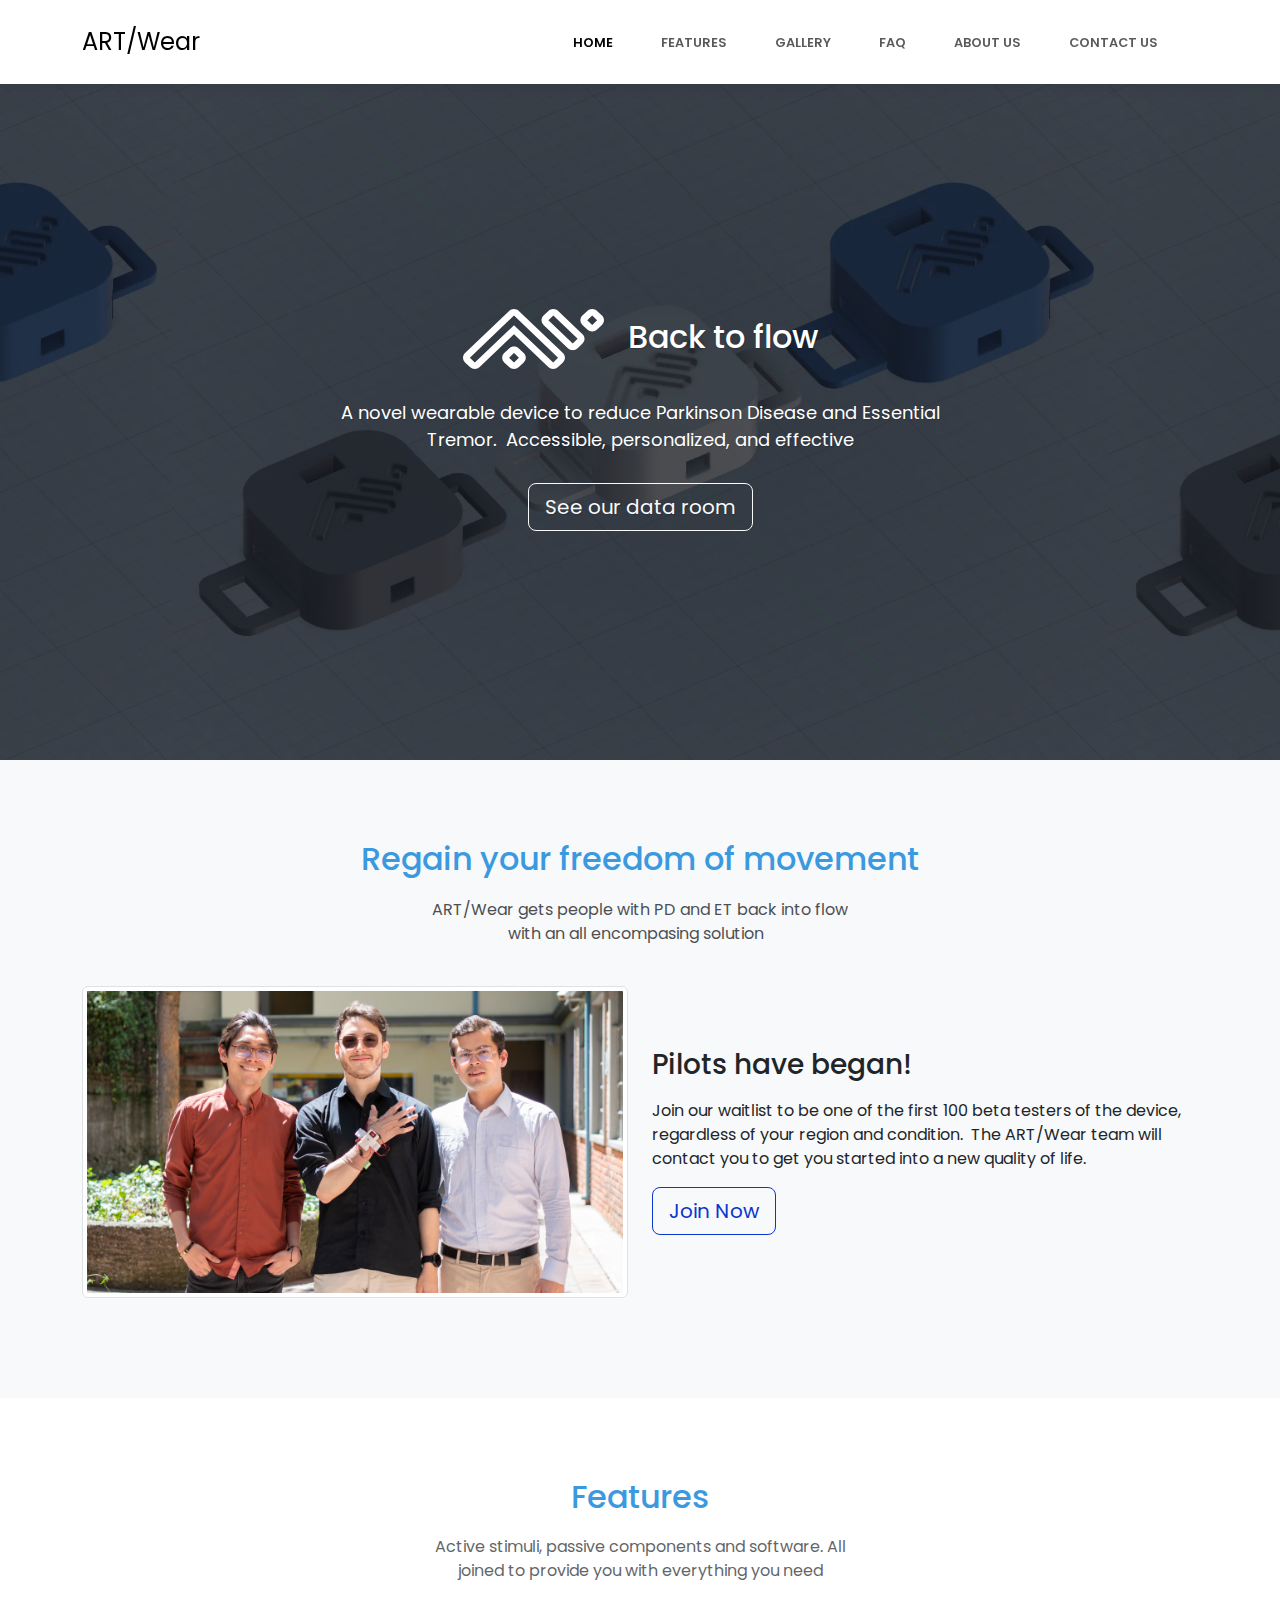
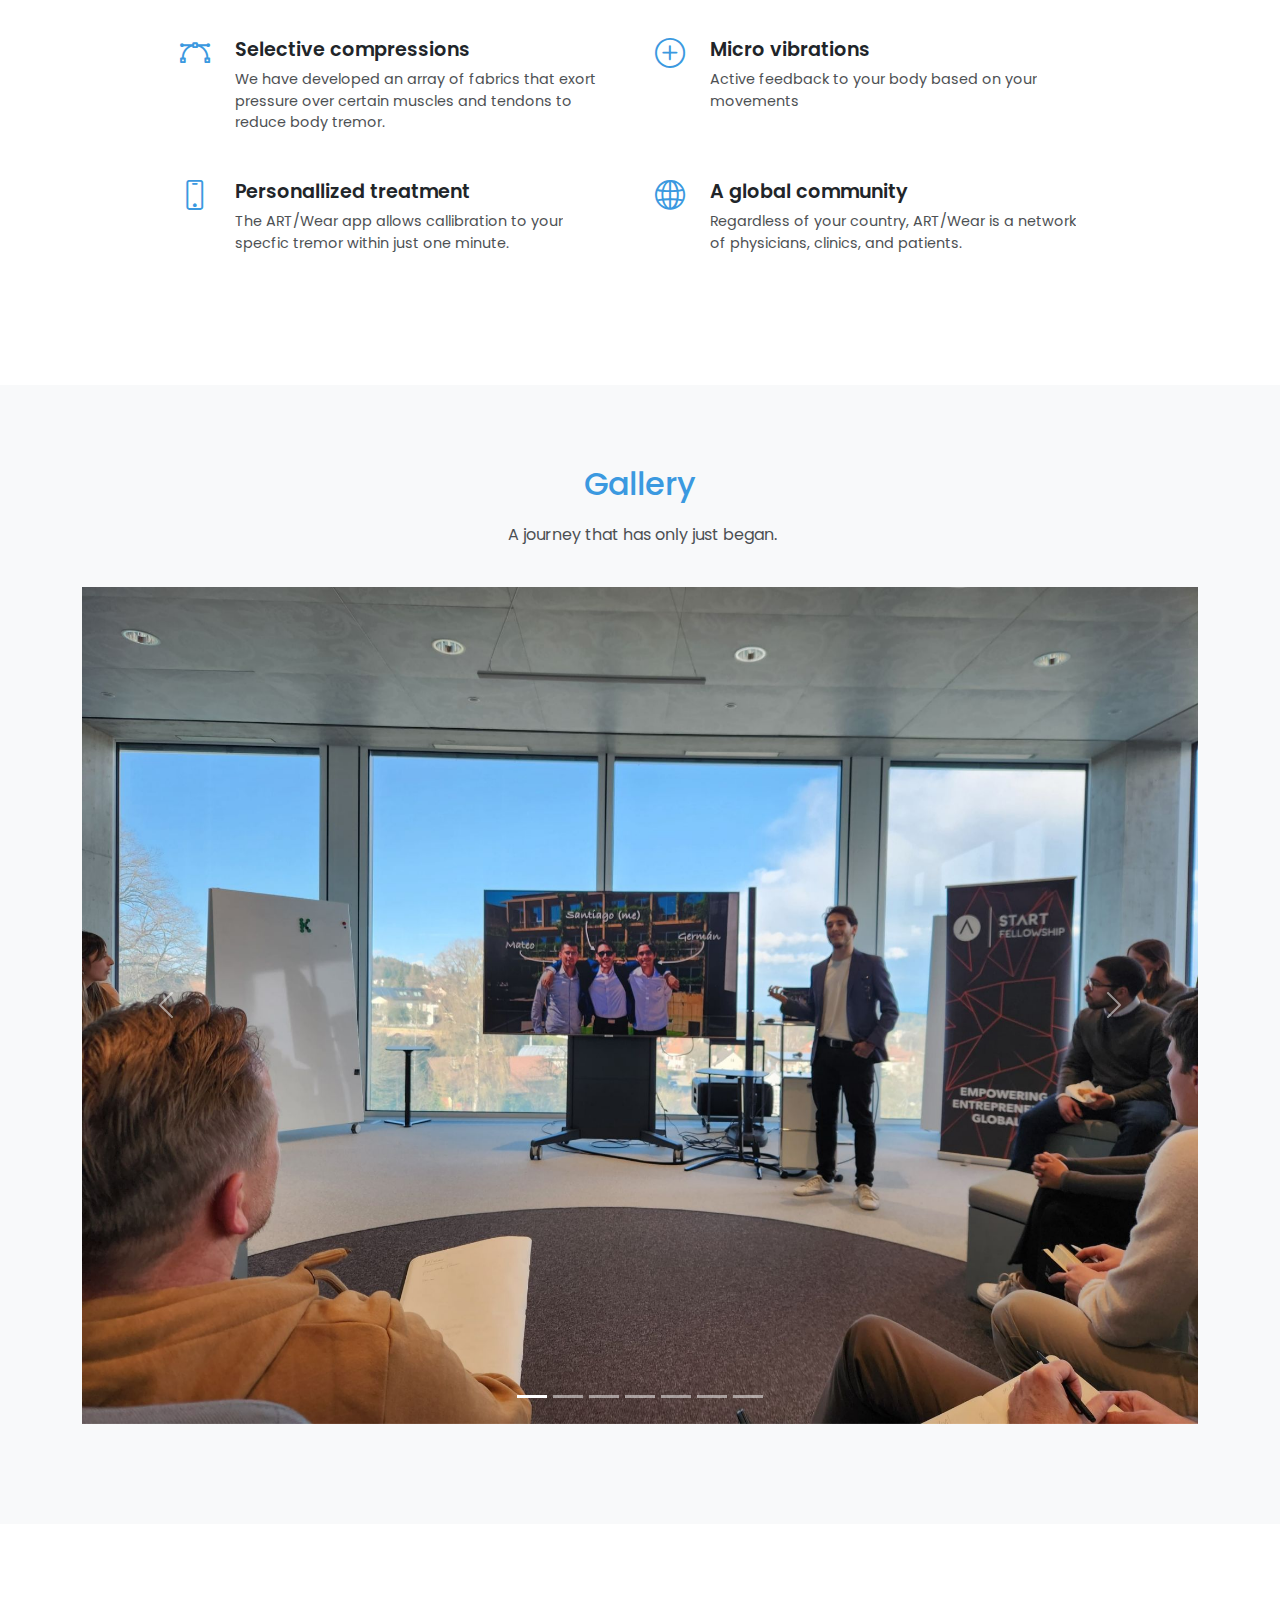
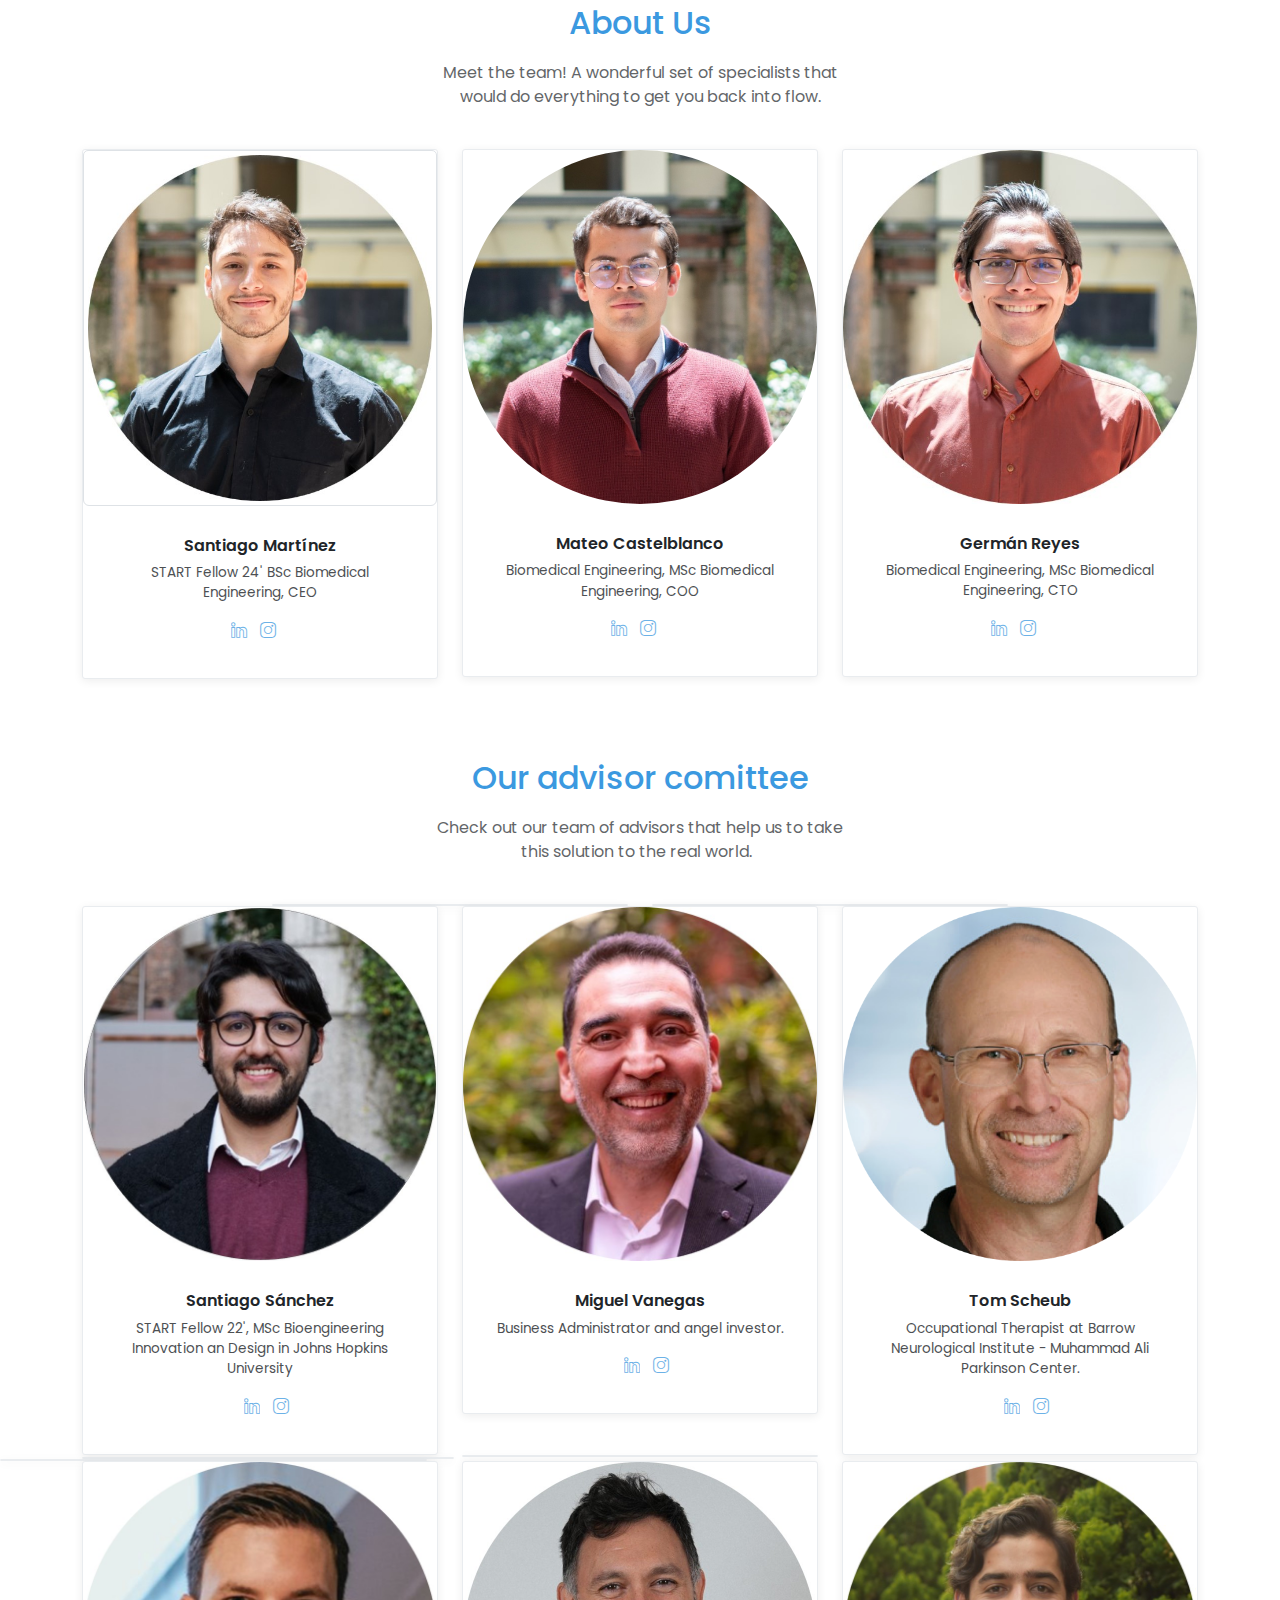
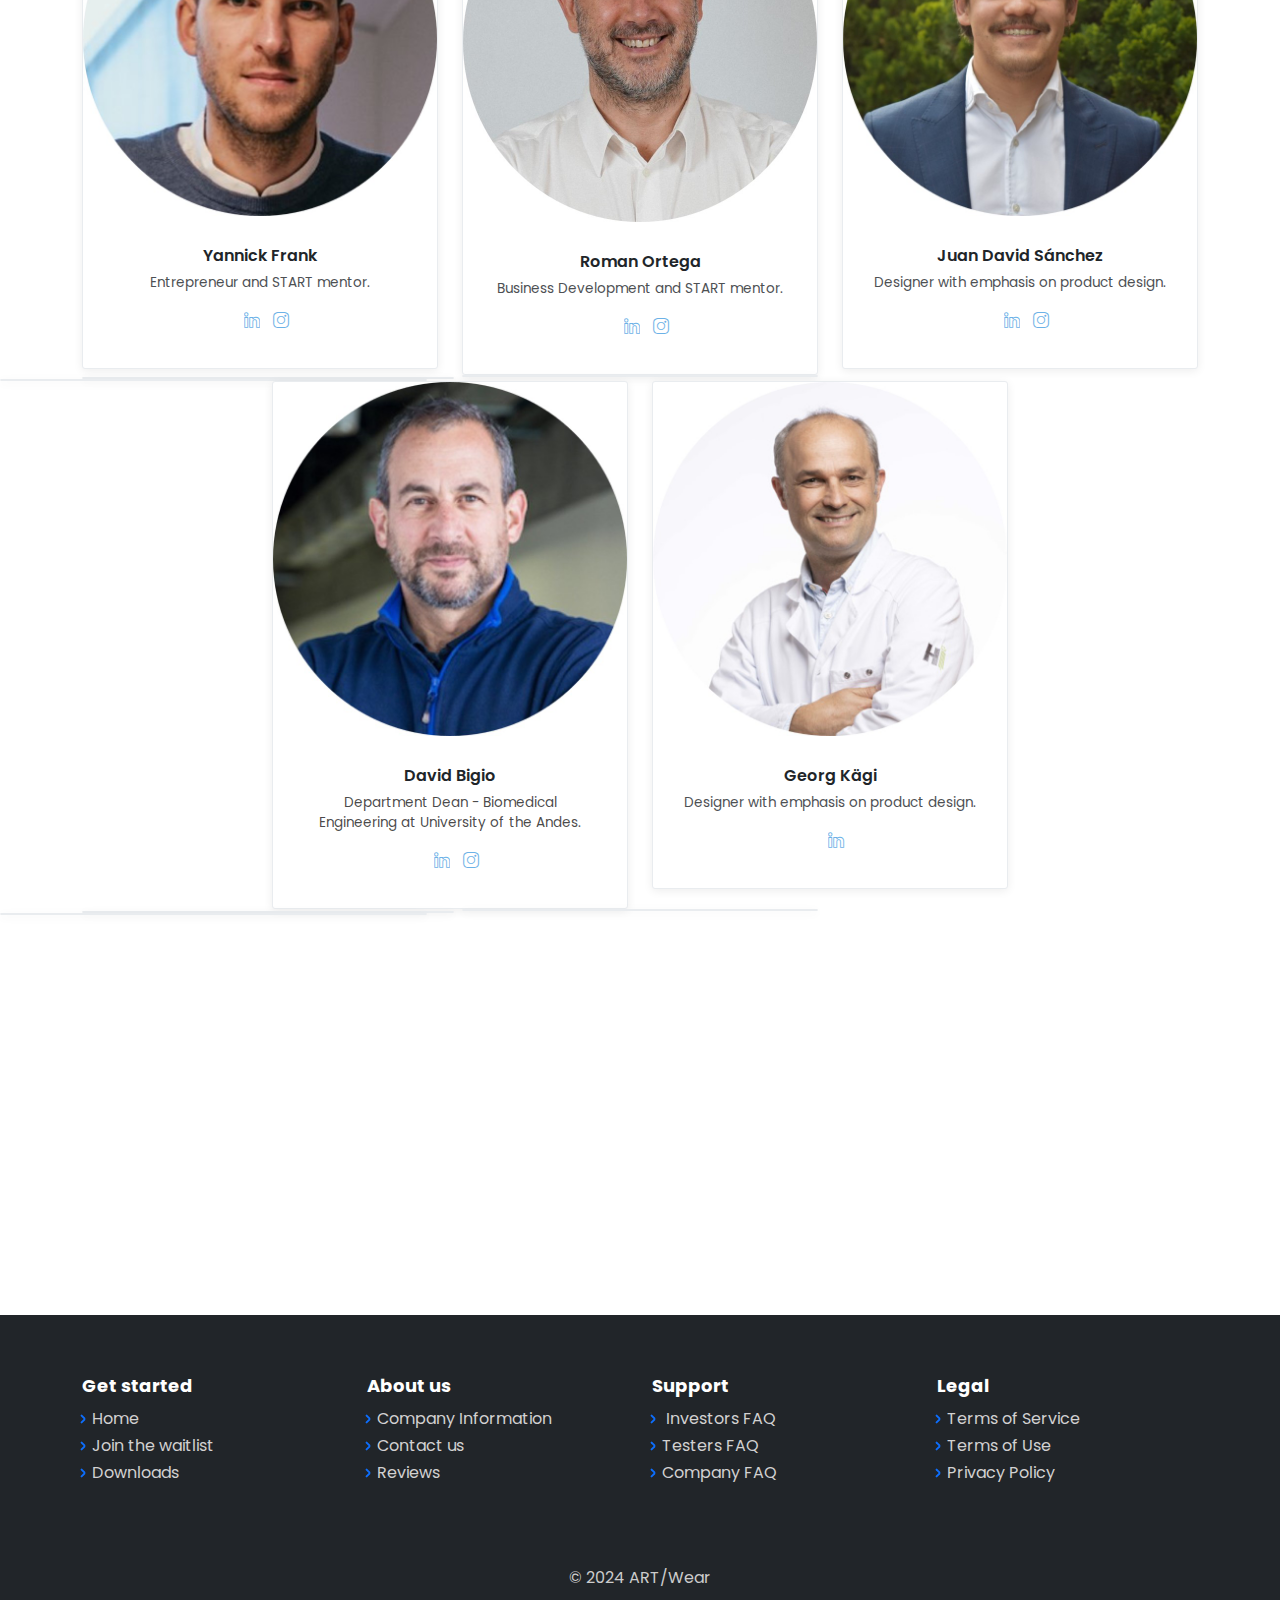
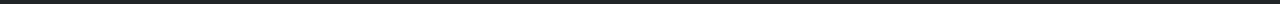
==== index.html @ b85dc33b "Update index.html" ====
<!DOCTYPE html>
<html data-bs-theme="light" lang="en">

<head>
    <meta charset="utf-8">
    <meta name="viewport" content="width=device-width, initial-scale=1.0, shrink-to-fit=no">
    <title>Home - ART/Wear</title>
    <meta name="description" content="ART/Wear is a novel technology that upgrades the everyday of Parkinson Disease and Essential Tremor patients. 

This technology reduces body tremor through a mechanism that combines active stimuli, passive components and software. Thus, upgrading dexterity and giving the patients stability in everyday activities putting them back into flow.">
    <link rel="stylesheet" href="assets/bootstrap/css/bootstrap.min.css">
    <link rel="stylesheet" href="https://fonts.googleapis.com/css?family=Montserrat:400,400i,700,700i,600,600i&amp;display=swap">
    <link rel="stylesheet" href="https://fonts.googleapis.com/css?family=Poppins&amp;display=swap">
    <link rel="stylesheet" href="assets/fonts/simple-line-icons.min.css">
    <link rel="stylesheet" href="assets/css/bs-theme-overrides.css">
    <link rel="stylesheet" href="assets/css/baguetteBox.min.css">
    <link rel="stylesheet" href="assets/css/vanilla-zoom.min.css">
</head>

<body>
    <nav class="navbar navbar-expand-lg fixed-top bg-body clean-navbar navbar-light">
        <div class="container"><a class="navbar-brand logo" href="#">ART/Wear</a><button data-bs-toggle="collapse" class="navbar-toggler" data-bs-target="#navcol-1"><span class="visually-hidden">Toggle navigation</span><span class="navbar-toggler-icon"></span></button>
            <div class="collapse navbar-collapse" id="navcol-1">
                <ul class="navbar-nav ms-auto">
                    <li class="nav-item"><a class="nav-link active" href="index.html">Home</a></li>
                    <li class="nav-item"><a class="nav-link" href="features.html">Features</a></li>
                    <li class="nav-item"><a class="nav-link" href="gallery.html">Gallery</a></li>
                    <li class="nav-item"><a class="nav-link" href="faq.html">FAQ</a></li>
                    <li class="nav-item"><a class="nav-link" href="about-us.html">About Us</a></li>
                    <li class="nav-item"><a class="nav-link" href="contact-us.html">Contact Us</a></li>
                </ul>
            </div>
        </div>
    </nav>
    <main class="page landing-page">
        <section class="clean-block clean-hero" style="color: rgba(14,17,27,0.66);background: url(&quot;assets/img/tech/bg_5.webp&quot;) center / contain;">
            <div class="text">
                <h2><img src="assets/img/white_logo_no_name.svg" width="141" height="60">&nbsp; &nbsp;Back to flow</h2>
                <p>A novel wearable device to reduce Parkinson Disease and Essential Tremor.&nbsp; Accessible, personalized, and effective</p><a href="https://www.notion.so/mateo-novus/Data-Room-1793e6afbc84809d803ce4c99cfd43dd?pvs=4" class="btn btn-outline-light btn-lg" type="button">See our data room</a>
            </div>
        </section>
        <section class="clean-block clean-info dark">
            <div class="container">
                <div class="block-heading">
                    <h2 class="text-info">Regain your freedom of movement</h2>
                    <p>ART/Wear gets people with PD and ET back into flow with an all encompasing solution&nbsp;&nbsp;</p>
                </div>
                <div class="row align-items-center">
                    <div class="col-md-6"><img class="img-thumbnail" src="assets/img/scenery/DSC07605.jpg"></div>
                    <div class="col-md-6">
                        <h3>Pilots have began!</h3>
                        <div class="getting-started-info">
                            <p>Join our waitlist to be one of the first 100 beta testers of the device, regardless of your region and condition.&nbsp; The ART/Wear team will contact you to get you started into a new quality of life.&nbsp;</p>
                        </div><a class="btn btn-outline-primary btn-lg" role="button" href="contact-us.html">Join Now</a>
                    </div>
                </div>
            </div>
        </section>
        <section class="clean-block features">
            <div class="container">
                <div class="block-heading">
                    <h2 class="text-info">Features</h2>
                    <p>Active stimuli, passive components and software. All joined to provide you with everything you need</p>
                </div>
                <div class="row justify-content-center">
                    <div class="col-md-5 feature-box"><i class="icon-vector icon"></i>
                        <h4>Selective compressions</h4>
                        <p>We have developed an array of fabrics that exort pressure over certain muscles and tendons to reduce body tremor.</p>
                    </div>
                    <div class="col-md-5 feature-box"><i class="icon-plus icon"></i>
                        <h4>Micro vibrations</h4>
                        <p>Active feedback to your body based on your movements</p>
                    </div>
                    <div class="col-md-5 feature-box"><i class="icon-screen-smartphone icon"></i>
                        <h4>Personallized treatment</h4>
                        <p>The ART/Wear app allows callibration to your specfic tremor within just one minute.</p>
                    </div>
                    <div class="col-md-5 feature-box"><i class="icon-globe icon"></i>
                        <h4>A global community</h4>
                        <p>Regardless of your country, ART/Wear is a network of physicians, clinics, and patients.</p>
                    </div>
                </div>
            </div>
        </section>
        <section class="clean-block slider dark">
            <div class="container">
                <div class="block-heading">
                    <h2 class="text-info">Gallery</h2>
                    <p>&nbsp;A journey that has only just began.</p>
                </div>
                <div class="carousel slide" data-bs-ride="carousel" id="carousel-1">
                    <div class="carousel-inner">
                        <div class="carousel-item active"><img class="w-100 d-block" src="assets/img/scenery/1711915591396.jpeg" alt="Slide Image"></div>
                        <div class="carousel-item"><img class="w-100 d-block" src="assets/img/scenery/1701271455653.jpeg" alt="Slide Image"></div>
                        <div class="carousel-item"><img class="w-100 d-block" src="assets/img/scenery/WhatsApp%20Image%202024-03-31%20at%204.45.57%20PM.jpeg" alt="Slide Image"></div>
                        <div class="carousel-item"><img class="w-100 d-block" src="assets/img/1711107962080.jpeg" alt="Slide Image"></div>
                        <div class="carousel-item"><img class="w-100 d-block" src="assets/img/WhatsApp%20Image%202024-05-15%20at%201.49.54%20PM.jpeg" alt="Slide Image"></div>
                        <div class="carousel-item"><img class="w-100 d-block" src="assets/img/DSC07539_1.jpg" alt="Slide Image"></div>
                        <div class="carousel-item"><img class="w-100 d-block" src="assets/img/DSC09701.jpg" alt="Slide Image"></div>
                    </div>
                    <div><a class="carousel-control-prev" href="#carousel-1" role="button" data-bs-slide="prev"><span class="carousel-control-prev-icon"></span><span class="visually-hidden">Previous</span></a><a class="carousel-control-next" href="#carousel-1" role="button" data-bs-slide="next"><span class="carousel-control-next-icon"></span><span class="visually-hidden">Next</span></a></div>
                    <div class="carousel-indicators"><button type="button" data-bs-target="#carousel-1" data-bs-slide-to="0" class="active"></button> <button type="button" data-bs-target="#carousel-1" data-bs-slide-to="1"></button> <button type="button" data-bs-target="#carousel-1" data-bs-slide-to="2"></button> <button type="button" data-bs-target="#carousel-1" data-bs-slide-to="3"></button> <button type="button" data-bs-target="#carousel-1" data-bs-slide-to="4"></button> <button type="button" data-bs-target="#carousel-1" data-bs-slide-to="5"></button> <button type="button" data-bs-target="#carousel-1" data-bs-slide-to="6"></button></div>
                </div>
            </div>
        </section>
        <section class="clean-block about-us">
            <div class="container">
                <div class="block-heading">
                    <h2 class="text-info">About Us</h2>
                    <p>Meet the team! A wonderful set of specialists that would do everything to get you back into flow.</p>
                </div>
                <div class="row justify-content-center">
                    <div class="col-sm-6 col-lg-4">
                        <div class="card text-center clean-card"><img class="img-thumbnail card-img-top w-100 d-block" src="assets/img/avatars/santiago.jpg" width="355" height="356">
                            <div class="card-body info">
                                <h4 class="card-title">Santiago Martínez</h4>
                                <p class="card-text">START Fellow 24' BSc Biomedical Engineering, CEO</p>
                                <div class="icons"><a href="http://linkedin.com/in/santiagomartinezhernandez"><i class="icon-social-linkedin"></i></a><a href="#"><i class="icon-social-instagram"></i></a><a href="#"></a></div>
                            </div>
                        </div>
                    </div>
                    <div class="col-sm-6 col-lg-4">
                        <div class="card text-center clean-card"><img class="rounded-circle card-img-top w-100 d-block" src="assets/img/avatars/foto%20(1).jpeg">
                            <div class="card-body info">
                                <h4 class="card-title">Mateo Castelblanco</h4>
                                <p class="card-text">Biomedical Engineering,&nbsp;MSc Biomedical Engineering, COO</p>
                                <div class="icons"><a href="http://linkedin.com/in/mateocastelblancog"><i class="icon-social-linkedin"></i></a><a href="https://www.instagram.com/mateocastelblanco10/"><i class="icon-social-instagram"></i></a><a href="#"></a></div>
                            </div>
                        </div>
                    </div>
                    <div class="col-sm-6 col-lg-4">
                        <div class="card text-center clean-card"><img class="card-img-top w-100 d-block" src="assets/img/avatars/german.jpg">
                            <div class="card-body info">
                                <h4 class="card-title">Germán Reyes</h4>
                                <p class="card-text">Biomedical Engineering,&nbsp;MSc Biomedical Engineering, CTO</p>
                                <div class="icons"><a href="#"><i class="icon-social-linkedin"></i></a><a href="https://www.instagram.com/germanreyesmarin/"><i class="icon-social-instagram"></i></a><a href="#"></a></div>
                            </div>
                        </div>
                    </div>
                </div>
            </div>
            <div class="container">
                <div class="block-heading">
                    <h2 class="text-info">Our advisor comittee</h2>
                    <p>Check out our team of advisors that help us to take this solution to the real world.&nbsp;&nbsp;</p>
                </div>
                <div class="row justify-content-center">
                    <div class="col-sm-6 col-lg-4">
                        <div class="card text-center clean-card"></div>
                    </div>
                    <div class="col-sm-6 col-lg-4">
                        <div class="card text-center clean-card"></div>
                    </div>
                </div>
            </div>
            <section class="clean-block about-us">
                <div class="container">
                    <div class="row justify-content-center">
                        <div class="col-sm-6 col-lg-4">
                            <div class="card text-center clean-card"><img class="card-img-top w-100 d-block" src="assets/img/avatars/Jimmy.jpg">
                                <div class="card-body info">
                                    <h4 class="card-title">Santiago Sánchez</h4>
                                    <p class="card-text">START Fellow 22', MSc Bioengineering Innovation an Design in Johns Hopkins University</p>
                                    <div class="icons"><a href="#"></a><a href="https://www.linkedin.com/in/santiagosanchezr/"><i class="icon-social-linkedin"></i></a><a href="#"><i class="icon-social-instagram"></i></a></div>
                                </div>
                            </div>
                        </div>
                        <div class="col-sm-6 col-lg-4">
                            <div class="card text-center clean-card"><img class="card-img-top w-100 d-block" src="assets/img/avatars/Miguel.jpg">
                                <div class="card-body info">
                                    <h4 class="card-title">Miguel Vanegas</h4>
                                    <p class="card-text">Business Administrator and angel investor.</p>
                                    <div class="icons"><a href="#"></a><a href="https://www.linkedin.com/in/miguelvanegas/"><i class="icon-social-linkedin"></i></a><a href="https://www.instagram.com/mfvanegast/"><i class="icon-social-instagram"></i></a></div>
                                </div>
                            </div>
                        </div>
                        <div class="col-sm-6 col-lg-4">
                            <div class="card text-center clean-card"><img class="card-img-top w-100 d-block" src="assets/img/avatars/Thomas.png">
                                <div class="card-body info">
                                    <h4 class="card-title">Tom Scheub</h4>
                                    <p class="card-text">Occupational Therapist at Barrow Neurological Institute - Muhammad Ali Parkinson Center.</p>
                                    <div class="icons"><a href="#"></a><a href="https://www.linkedin.com/in/santiagosanchezr/"><i class="icon-social-linkedin"></i></a><a href="#"><i class="icon-social-instagram"></i></a></div>
                                </div>
                            </div>
                        </div>
                    </div>
                </div>
                <div class="container">
                    <div class="row justify-content-center">
                        <div class="col-sm-6 col-lg-4">
                            <div class="card text-center clean-card"></div>
                        </div>
                    </div>
                    <div class="col-sm-6 col-lg-4">
                        <div class="card text-center clean-card"></div>
                    </div>
                </div>
                <div class="col-sm-6 col-lg-4">
                    <div class="card text-center clean-card"></div>
                </div>
                <section class="clean-block about-us">
                    <div class="container">
                        <div class="row justify-content-center">
                            <div class="col-sm-6 col-lg-4">
                                <div class="card text-center clean-card"><img class="card-img-top w-100 d-block" src="assets/img/avatars/Yannick.jpg">
                                    <div class="card-body info">
                                        <h4 class="card-title">Yannick Frank</h4>
                                        <p class="card-text">Entrepreneur and START mentor.</p>
                                        <div class="icons"><a href="#"></a><a href="https://www.linkedin.com/in/yannick-frank/"><i class="icon-social-linkedin"></i></a><a href="https://www.instagram.com/yannick_frank/"><i class="icon-social-instagram"></i></a></div>
                                    </div>
                                </div>
                            </div>
                            <div class="col-sm-6 col-lg-4">
                                <div class="card text-center clean-card"><img class="card-img-top w-100 d-block" src="assets/img/avatars/Roman.jpg">
                                    <div class="card-body info">
                                        <h4 class="card-title">Roman Ortega</h4>
                                        <p class="card-text">Business Development and START mentor.</p>
                                        <div class="icons"><a href="#"></a><a href="https://www.linkedin.com/in/romanortegabianchi/"><i class="icon-social-linkedin"></i></a><a href="https://www.instagram.com/roman.o.b/"><i class="icon-social-instagram"></i></a></div>
                                    </div>
                                </div>
                            </div>
                            <div class="col-sm-6 col-lg-4">
                                <div class="card text-center clean-card"><img class="card-img-top w-100 d-block" src="assets/img/avatars/Juan%20David.jpg">
                                    <div class="card-body info">
                                        <h4 class="card-title">Juan David Sánchez</h4>
                                        <p class="card-text">Designer with emphasis on product design.</p>
                                        <div class="icons"><a href="#"></a><a href="https://www.linkedin.com/in/juan-david-sanchez1/"><i class="icon-social-linkedin"></i></a><a href="https://www.instagram.com/_juandavidsanchez/"><i class="icon-social-instagram"></i></a></div>
                                    </div>
                                </div>
                            </div>
                        </div>
                    </div>
                    <div class="container">
                        <div class="row justify-content-center">
                            <div class="col-sm-6 col-lg-4">
                                <div class="card text-center clean-card"></div>
                            </div>
                        </div>
                        <div class="col-sm-6 col-lg-4">
                            <div class="card text-center clean-card"></div>
                        </div>
                    </div>
                    <div class="col-sm-6 col-lg-4">
                        <div class="card text-center clean-card"></div>
                    </div>
                    <section class="clean-block about-us">
                        <div class="container">
                            <div class="row justify-content-center">
                                <div class="col-sm-6 col-lg-4">
                                    <div class="card text-center clean-card"><img class="card-img-top w-100 d-block" src="assets/img/avatars/David.jpg">
                                        <div class="card-body info">
                                            <h4 class="card-title">David Bigio</h4>
                                            <p class="card-text"><span style="color: rgba(0, 0, 0, 0.9);">Department Dean - Biomedical Engineering at University of the Andes</span>.</p>
                                            <div class="icons"><a href="#"></a><a href="https://www.linkedin.com/in/dbigio/" data-bs-target="https://www.linkedin.com/in/dbigio/"><i class="icon-social-linkedin"></i></a><a href="https://www.instagram.com/bigiodavid/" data-bs-target="https://www.instagram.com/bigiodavid/"><i class="icon-social-instagram"></i></a></div>
                                        </div>
                                    </div>
                                </div>
                                <div class="col-sm-6 col-lg-4">
                                    <div class="card text-center clean-card"><img class="card-img-top w-100 d-block" src="assets/img/avatars/Georg.jpg">
                                        <div class="card-body info">
                                            <h4 class="card-title"><span style="color: inherit;">Georg Kägi</span></h4>
                                            <p class="card-text">Designer with emphasis on product design.</p>
                                            <div class="icons"><a href="#"></a><a href="https://www.linkedin.com/in/georg-k%C3%A4gi-b872b51aa/"><i class="icon-social-linkedin"></i></a></div>
                                        </div>
                                    </div>
                                </div>
                            </div>
                        </div>
                        <div class="container">
                            <div class="row justify-content-center">
                                <div class="col-sm-6 col-lg-4">
                                    <div class="card text-center clean-card"></div>
                                </div>
                            </div>
                            <div class="col-sm-6 col-lg-4">
                                <div class="card text-center clean-card"></div>
                            </div>
                        </div>
                        <div class="col-sm-6 col-lg-4">
                            <div class="card text-center clean-card"></div>
                        </div>
                    </section>
                </section>
            </section>
        </section>
    </main>
    <footer class="page-footer dark">
        <div class="container">
            <div class="row">
                <div class="col-sm-3">
                    <h5>Get started</h5>
                    <ul>
                        <li><a href="#">Home</a></li>
                        <li><a href="#">Join the waitlist</a></li>
                        <li><a href="#">Downloads</a></li>
                    </ul>
                </div>
                <div class="col-sm-3">
                    <h5>About us</h5>
                    <ul>
                        <li><a href="#">Company Information</a></li>
                        <li><a href="#">Contact us</a></li>
                        <li><a href="#">Reviews</a></li>
                    </ul>
                </div>
                <div class="col-sm-3">
                    <h5>Support</h5>
                    <ul>
                        <li><a href="#">&nbsp;Investors FAQ</a></li>
                        <li><a href="#">Testers FAQ</a></li>
                        <li><a href="#">Company FAQ</a></li>
                    </ul>
                </div>
                <div class="col-sm-3">
                    <h5>Legal</h5>
                    <ul>
                        <li><a href="#">Terms of Service</a></li>
                        <li><a href="#">Terms of Use</a></li>
                        <li><a href="#">Privacy Policy</a></li>
                    </ul>
                </div>
            </div>
        </div>
        <div class="footer-copyright">
            <p>© 2024 ART/Wear</p>
        </div>
    </footer>
    <script src="assets/bootstrap/js/bootstrap.min.js"></script>
    <script src="assets/js/baguetteBox.min.js"></script>
    <script src="assets/js/vanilla-zoom.js"></script>
    <script src="assets/js/theme.js"></script>
</body>

</html>
---- assets/css/bs-theme-overrides.css ----
:root, [data-bs-theme=light] {
  --bs-primary: #0c36cf;
  --bs-primary-rgb: 12,54,207;
  --bs-primary-text-emphasis: #051653;
  --bs-primary-bg-subtle: #CED7F5;
  --bs-primary-border-subtle: #9EAFEC;
  --bs-body-font-family: Poppins, sans-serif;
}

.btn-primary {
  --bs-btn-color: #fff;
  --bs-btn-bg: #0c36cf;
  --bs-btn-border-color: #0c36cf;
  --bs-btn-hover-color: #fff;
  --bs-btn-hover-bg: #0A2EB0;
  --bs-btn-hover-border-color: #0A2BA6;
  --bs-btn-focus-shadow-rgb: 219,225,248;
  --bs-btn-active-color: #fff;
  --bs-btn-active-bg: #0A2BA6;
  --bs-btn-active-border-color: #09299B;
  --bs-btn-disabled-color: #fff;
  --bs-btn-disabled-bg: #0c36cf;
  --bs-btn-disabled-border-color: #0c36cf;
}

.btn-outline-primary {
  --bs-btn-color: #0c36cf;
  --bs-btn-border-color: #0c36cf;
  --bs-btn-focus-shadow-rgb: 12,54,207;
  --bs-btn-hover-color: #fff;
  --bs-btn-hover-bg: #0c36cf;
  --bs-btn-hover-border-color: #0c36cf;
  --bs-btn-active-color: #fff;
  --bs-btn-active-bg: #0c36cf;
  --bs-btn-active-border-color: #0c36cf;
  --bs-btn-disabled-color: #0c36cf;
  --bs-btn-disabled-bg: transparent;
  --bs-btn-disabled-border-color: #0c36cf;
}
---- assets/css/baguetteBox.min.css ----
/* !
 * baguetteBox.js
 * @author  feimosi
 * @version 1.11.1
 * @url https://github.com/feimosi/baguetteBox.js */

#baguetteBox-overlay {
  display: none;
  opacity: 0;
  position: fixed;
  overflow: hidden;
  top: 0;
  left: 0;
  width: 100%;
  height: 100%;
  z-index: 1000000;
  background-color: #222;
  background-color: rgba(0,0,0,.8);
  -webkit-transition: opacity .5s ease;
  transition: opacity .5s ease;
}

#baguetteBox-overlay.visible {
  opacity: 1;
}

#baguetteBox-overlay .full-image {
  display: inline-block;
  position: relative;
  width: 100%;
  height: 100%;
  text-align: center;
}

#baguetteBox-overlay .full-image figure {
  display: inline;
  margin: 0;
  height: 100%;
}

#baguetteBox-overlay .full-image img {
  display: inline-block;
  width: auto;
  height: auto;
  max-height: 100%;
  max-width: 100%;
  vertical-align: middle;
  -webkit-box-shadow: 0 0 8px rgba(0,0,0,.6);
  -moz-box-shadow: 0 0 8px rgba(0,0,0,.6);
  box-shadow: 0 0 8px rgba(0,0,0,.6);
}

#baguetteBox-overlay .full-image figcaption {
  display: block;
  position: absolute;
  bottom: 0;
  width: 100%;
  text-align: center;
  line-height: 1.8;
  white-space: normal;
  color: #ccc;
  background-color: #000;
  background-color: rgba(0,0,0,.6);
  font-family: sans-serif;
}

#baguetteBox-overlay .full-image:before {
  content: "";
  display: inline-block;
  height: 50%;
  width: 1px;
  margin-right: -1px;
}

#baguetteBox-slider {
  position: absolute;
  left: 0;
  top: 0;
  height: 100%;
  width: 100%;
  white-space: nowrap;
  -webkit-transition: left .4s ease,-webkit-transform .4s ease;
  transition: left .4s ease,-webkit-transform .4s ease;
  transition: left .4s ease,transform .4s ease;
  transition: left .4s ease,transform .4s ease,-webkit-transform .4s ease,-moz-transform .4s ease;
}

#baguetteBox-slider.bounce-from-right {
  -webkit-animation: bounceFromRight .4s ease-out;
  animation: bounceFromRight .4s ease-out;
}

#baguetteBox-slider.bounce-from-left {
  -webkit-animation: bounceFromLeft .4s ease-out;
  animation: bounceFromLeft .4s ease-out;
}

@keyframes bounceFromRight {
  0%, 100% {
    margin-left: 0;
  }
  50% {
    margin-left: -30px;
  }
}

@keyframes bounceFromLeft {
  0%, 100% {
    margin-left: 0;
  }
  50% {
    margin-left: 30px;
  }
}

.baguetteBox-button#next-button, .baguetteBox-button#previous-button {
  top: 50%;
  top: calc(50% - 30px);
  width: 44px;
  height: 60px;
}

.baguetteBox-button {
  position: absolute;
  cursor: pointer;
  outline: 0;
  padding: 0;
  margin: 0;
  border: 0;
  -moz-border-radius: 15%;
  border-radius: 15%;
  background-color: #323232;
  background-color: rgba(50,50,50,.5);
  color: #ddd;
  font: 1.6em sans-serif;
  -webkit-transition: background-color .4s ease;
  transition: background-color .4s ease;
}

.baguetteBox-button:focus, .baguetteBox-button:hover {
  background-color: rgba(50,50,50,.9);
}

.baguetteBox-button#next-button {
  right: 2%;
}

.baguetteBox-button#previous-button {
  left: 2%;
}

.baguetteBox-button#close-button {
  top: 20px;
  right: 2%;
  right: calc(2% + 6px);
  width: 30px;
  height: 30px;
}

.baguetteBox-button svg {
  position: absolute;
  left: 0;
  top: 0;
}

.baguetteBox-spinner {
  width: 40px;
  height: 40px;
  display: inline-block;
  position: absolute;
  top: 50%;
  left: 50%;
  margin-top: -20px;
  margin-left: -20px;
}

.baguetteBox-double-bounce1, .baguetteBox-double-bounce2 {
  width: 100%;
  height: 100%;
  -moz-border-radius: 50%;
  border-radius: 50%;
  background-color: #fff;
  opacity: .6;
  position: absolute;
  top: 0;
  left: 0;
  -webkit-animation: bounce 2s infinite ease-in-out;
  animation: bounce 2s infinite ease-in-out;
}

.baguetteBox-double-bounce2 {
  -webkit-animation-delay: -1s;
  animation-delay: -1s;
}

@keyframes bounce {
  0%, 100% {
    -webkit-transform: scale(0);
    -moz-transform: scale(0);
    transform: scale(0);
  }
  50% {
    -webkit-transform: scale(1);
    -moz-transform: scale(1);
    transform: scale(1);
  }
}

.clean-block .content {
  --bs-bg-opacity: 1;
  background-color: rgba(var(--bs-body-bg-rgb), var(--bs-bg-opacity));
}

.clean-block.clean-catalog .products .row:first-of-type {
}

.clean-product-item .product-name a {
  color: var(--bs-body-color);
}
---- assets/css/vanilla-zoom.min.css ----
.vanilla-zoom {
  width: 100%;
}

.vanilla-zoom .sidebar {
  width: 100%;
  display: flex;
}

.vanilla-zoom .sidebar img.small-preview {
  width: 60px;
  margin-right: 5px;
  cursor: pointer;
  opacity: .5;
}

.vanilla-zoom .sidebar img.small-preview.active, .vanilla-zoom .sidebar img.small-preview:hover {
  opacity: 1;
}

.vanilla-zoom .sidebar img.small-preview:last-child {
  margin-right: 0;
}

.vanilla-zoom .zoomed-image {
  width: 100%;
  height: 300px;
  flex: 1;
  background-repeat: no-repeat;
  background-position: left center;
  background-size: contain;
  margin-bottom: 5px;
}
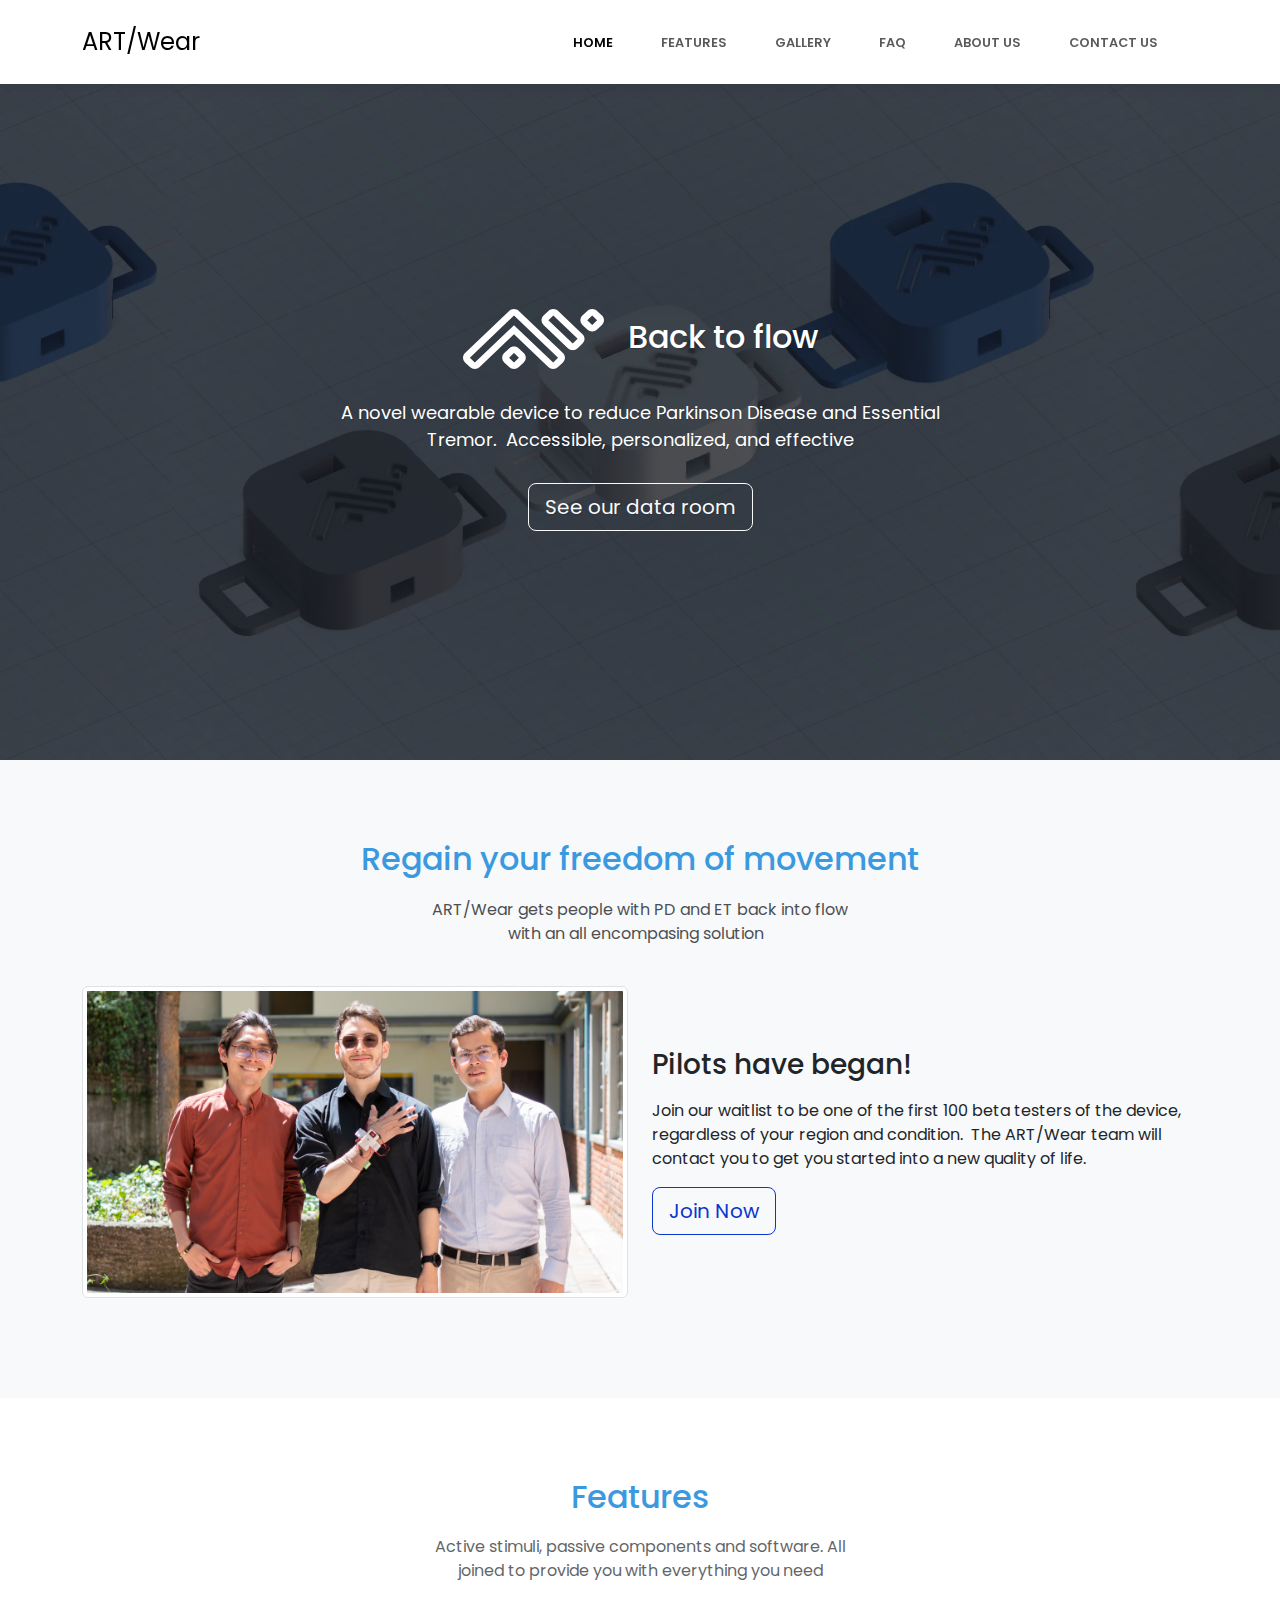
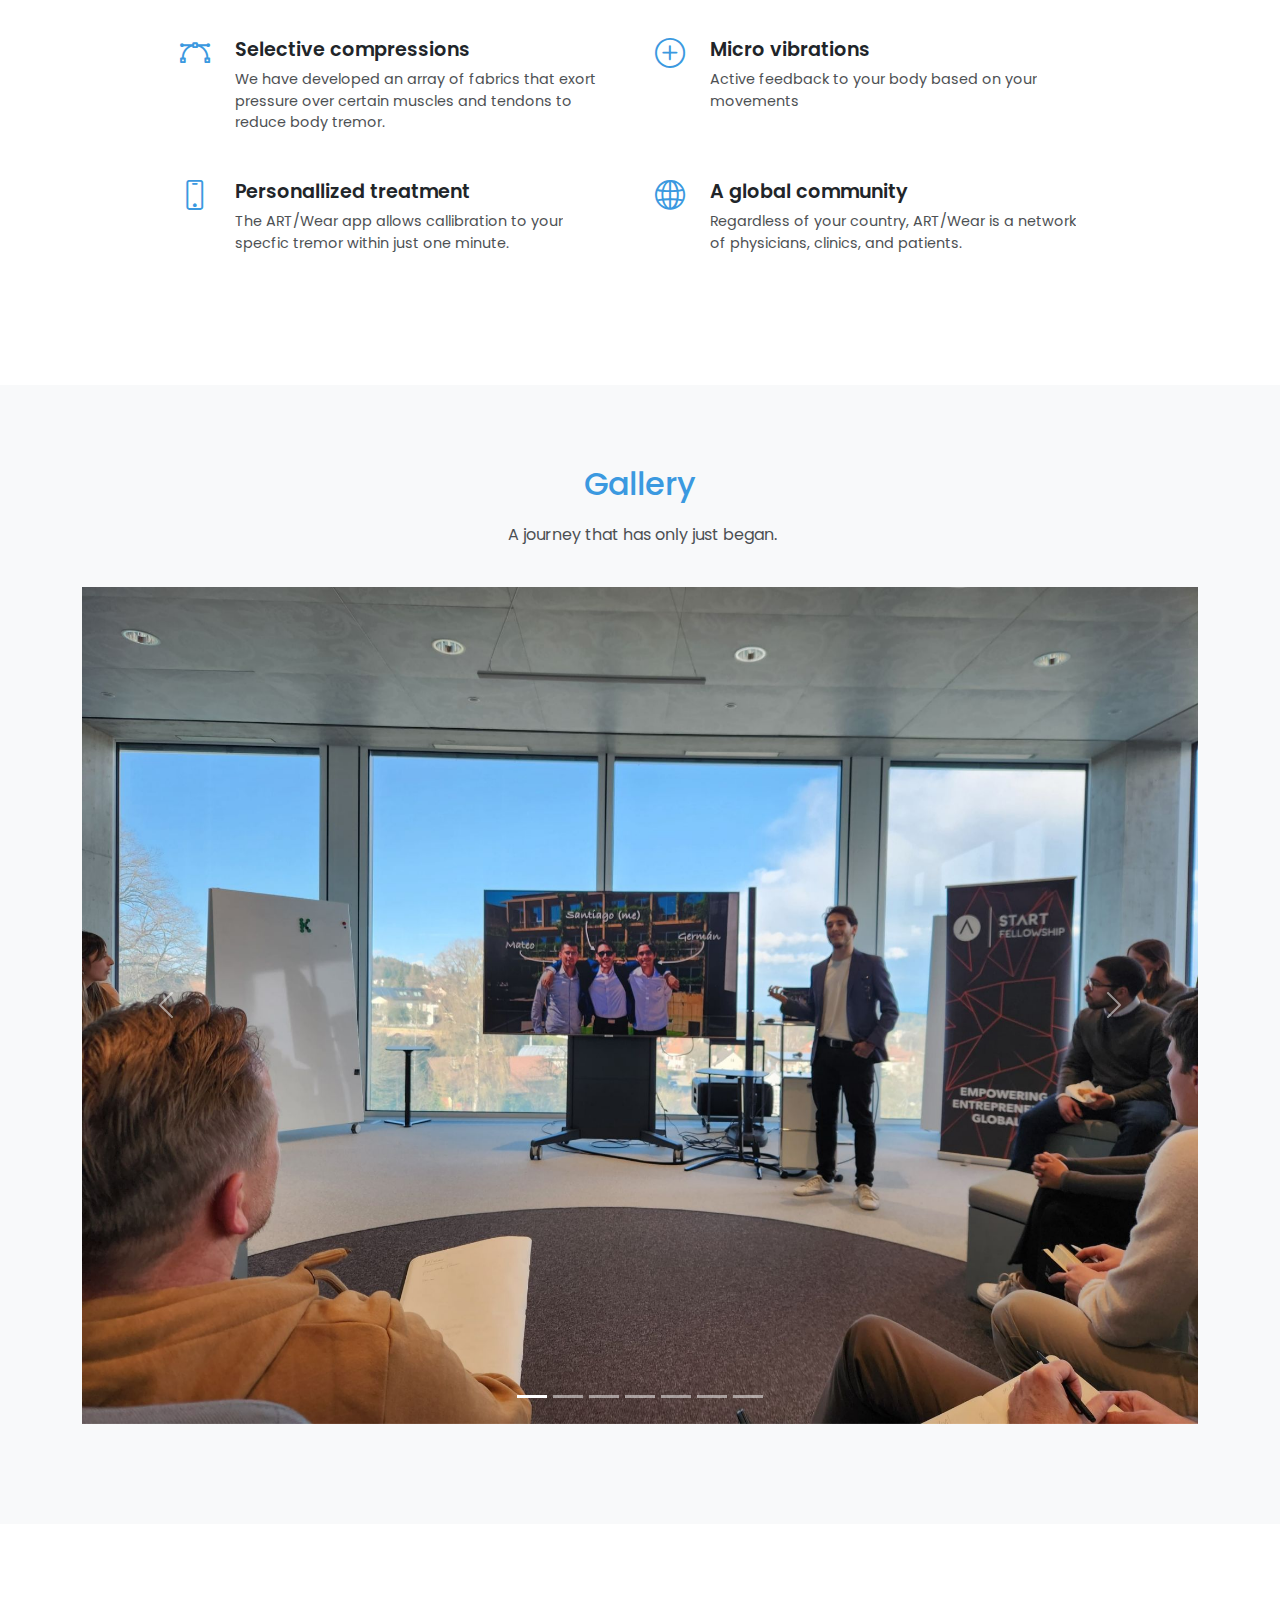
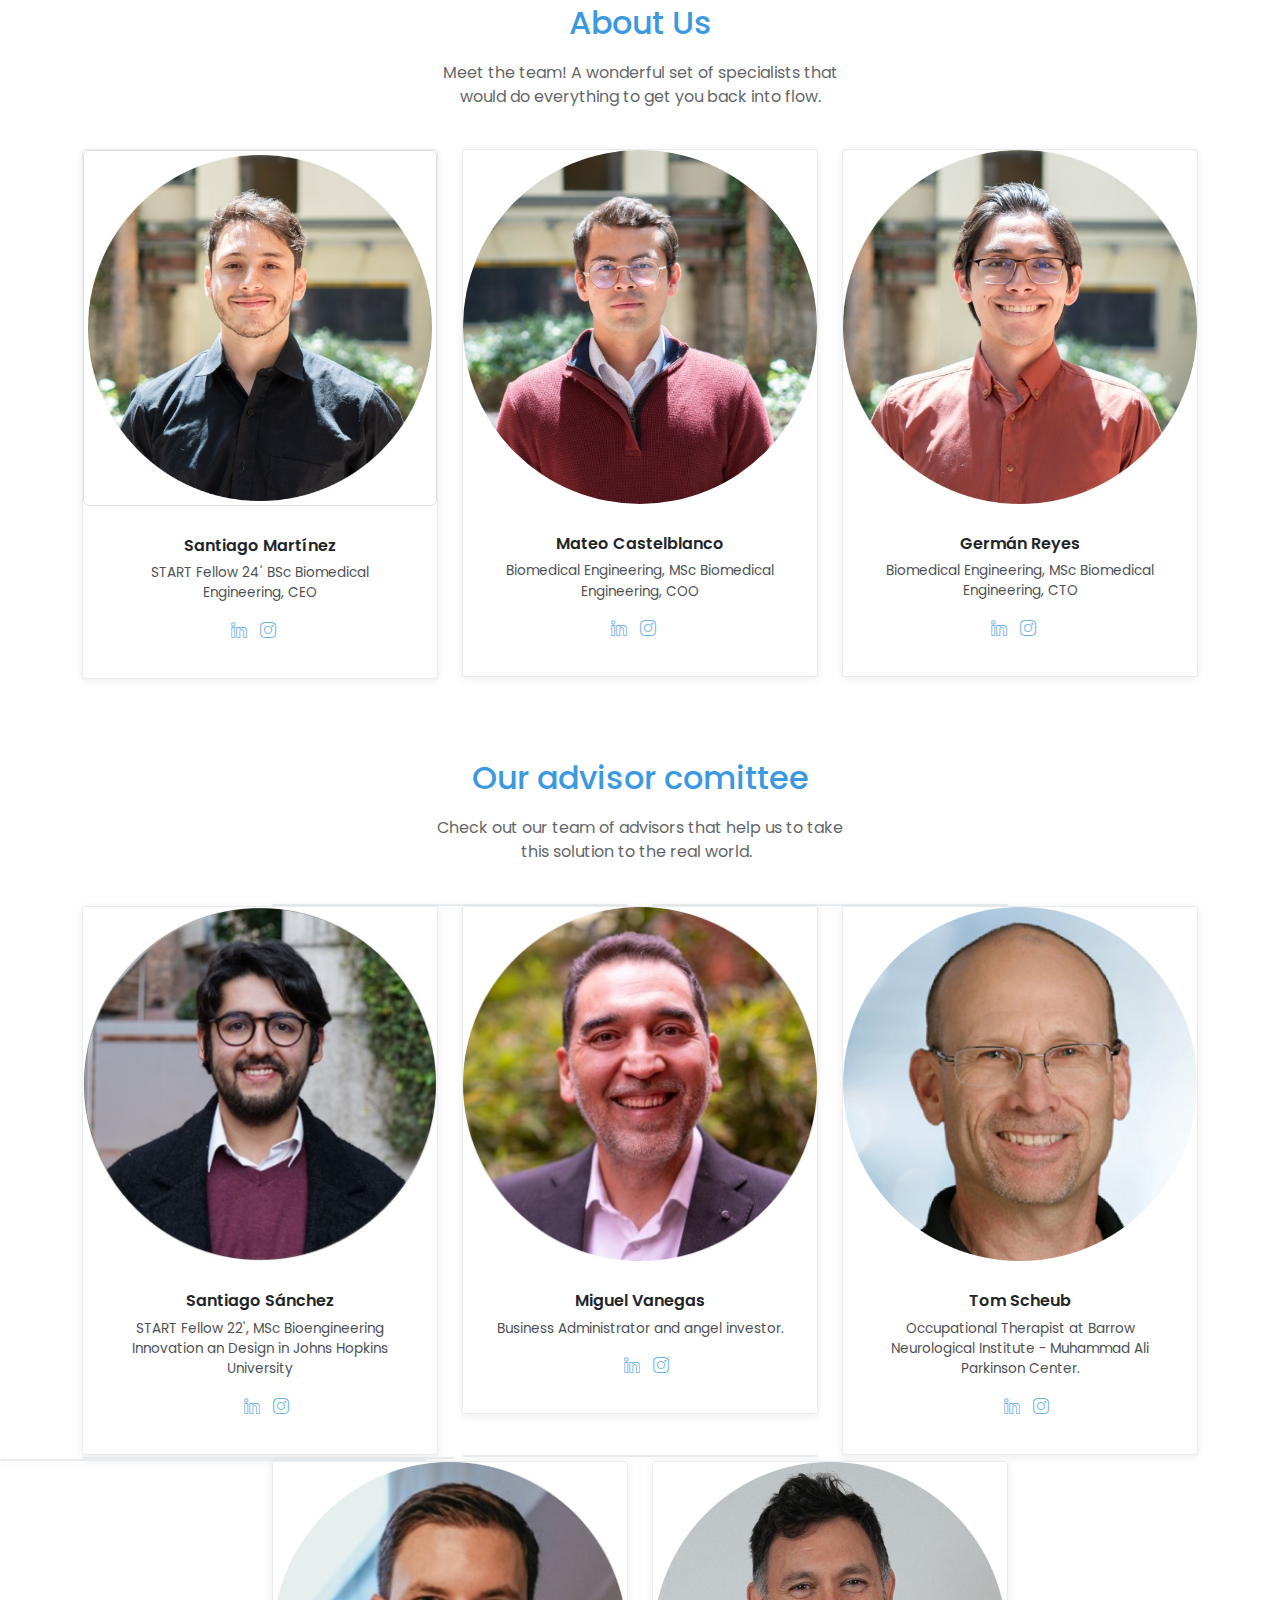
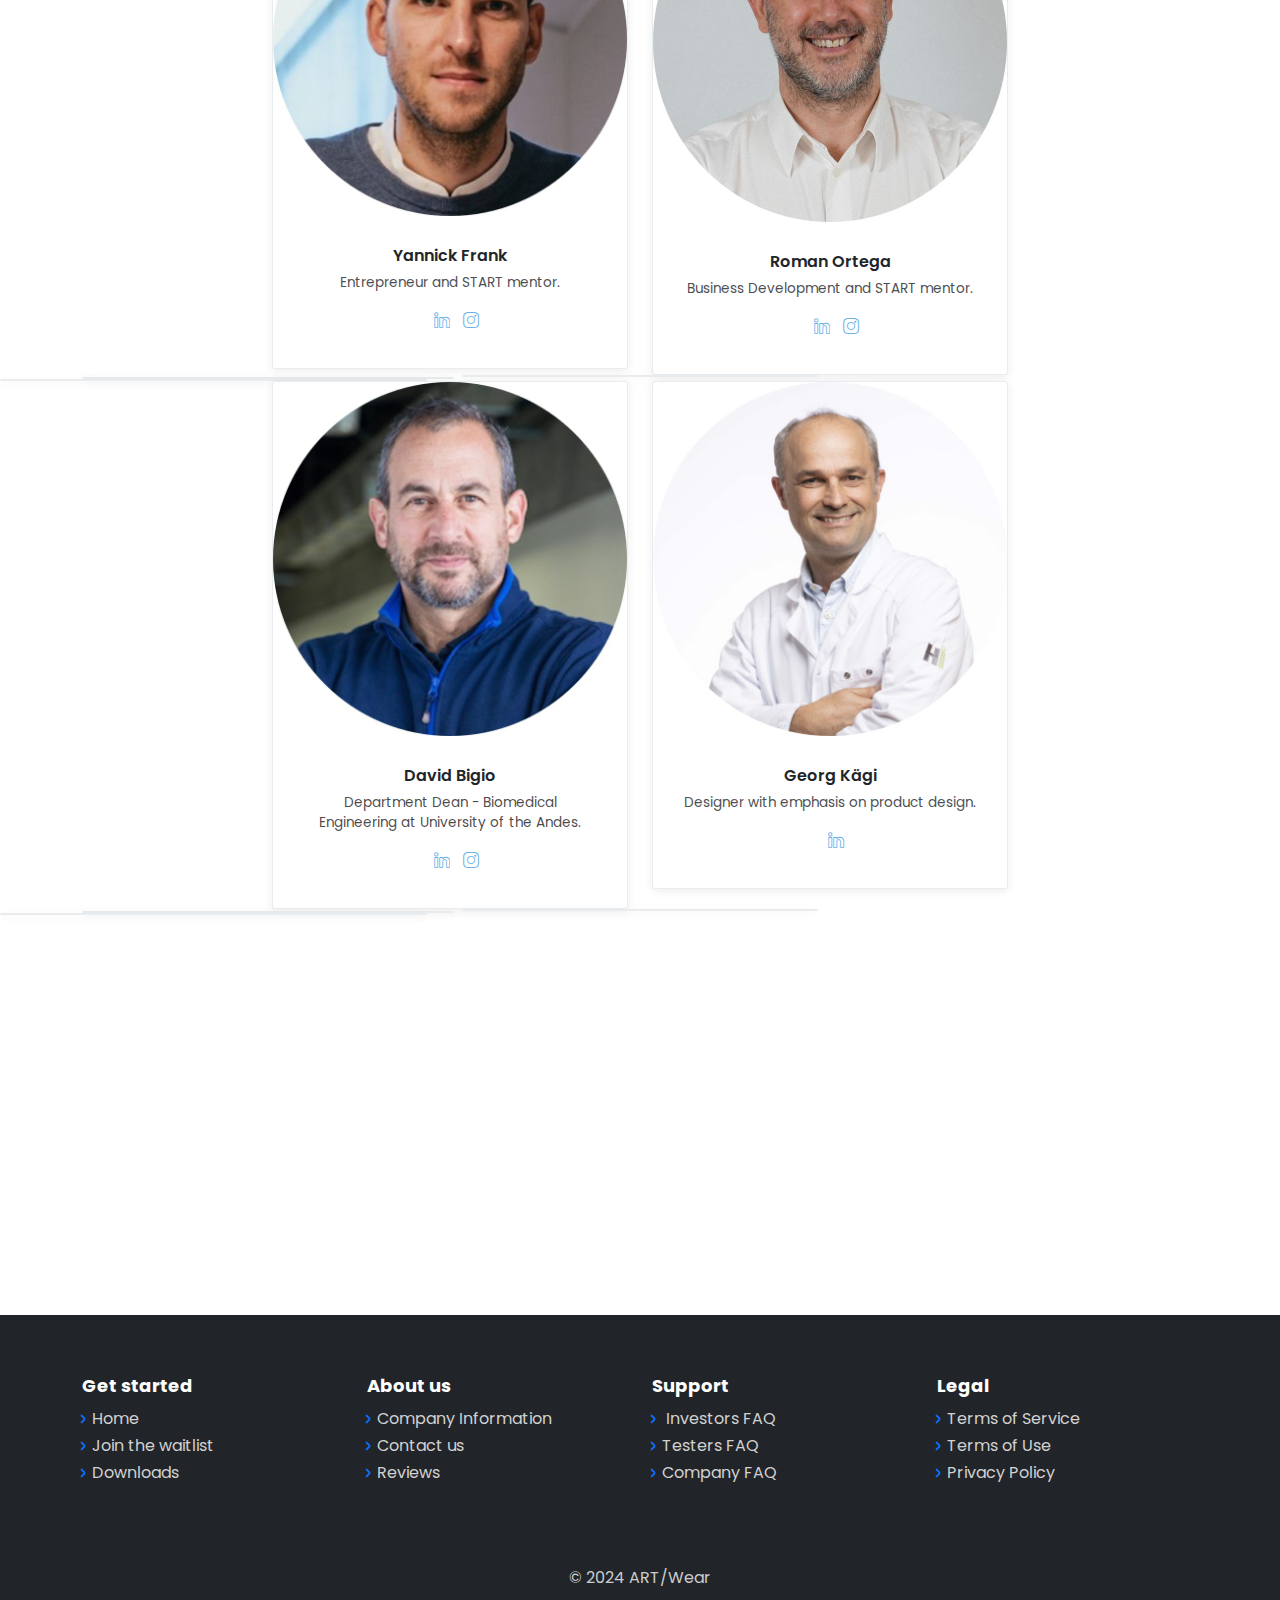
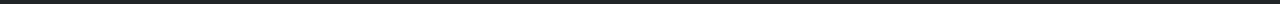
==== commit f5c19319: "Update index.html" ====
--- a/index.html
+++ b/index.html
@@ -219,15 +219,6 @@
                                     </div>
                                 </div>
                             </div>
-                            <div class="col-sm-6 col-lg-4">
-                                <div class="card text-center clean-card"><img class="card-img-top w-100 d-block" src="assets/img/avatars/Juan%20David.jpg">
-                                    <div class="card-body info">
-                                        <h4 class="card-title">Juan David Sánchez</h4>
-                                        <p class="card-text">Designer with emphasis on product design.</p>
-                                        <div class="icons"><a href="#"></a><a href="https://www.linkedin.com/in/juan-david-sanchez1/"><i class="icon-social-linkedin"></i></a><a href="https://www.instagram.com/_juandavidsanchez/"><i class="icon-social-instagram"></i></a></div>
-                                    </div>
-                                </div>
-                            </div>
                         </div>
                     </div>
                     <div class="container">
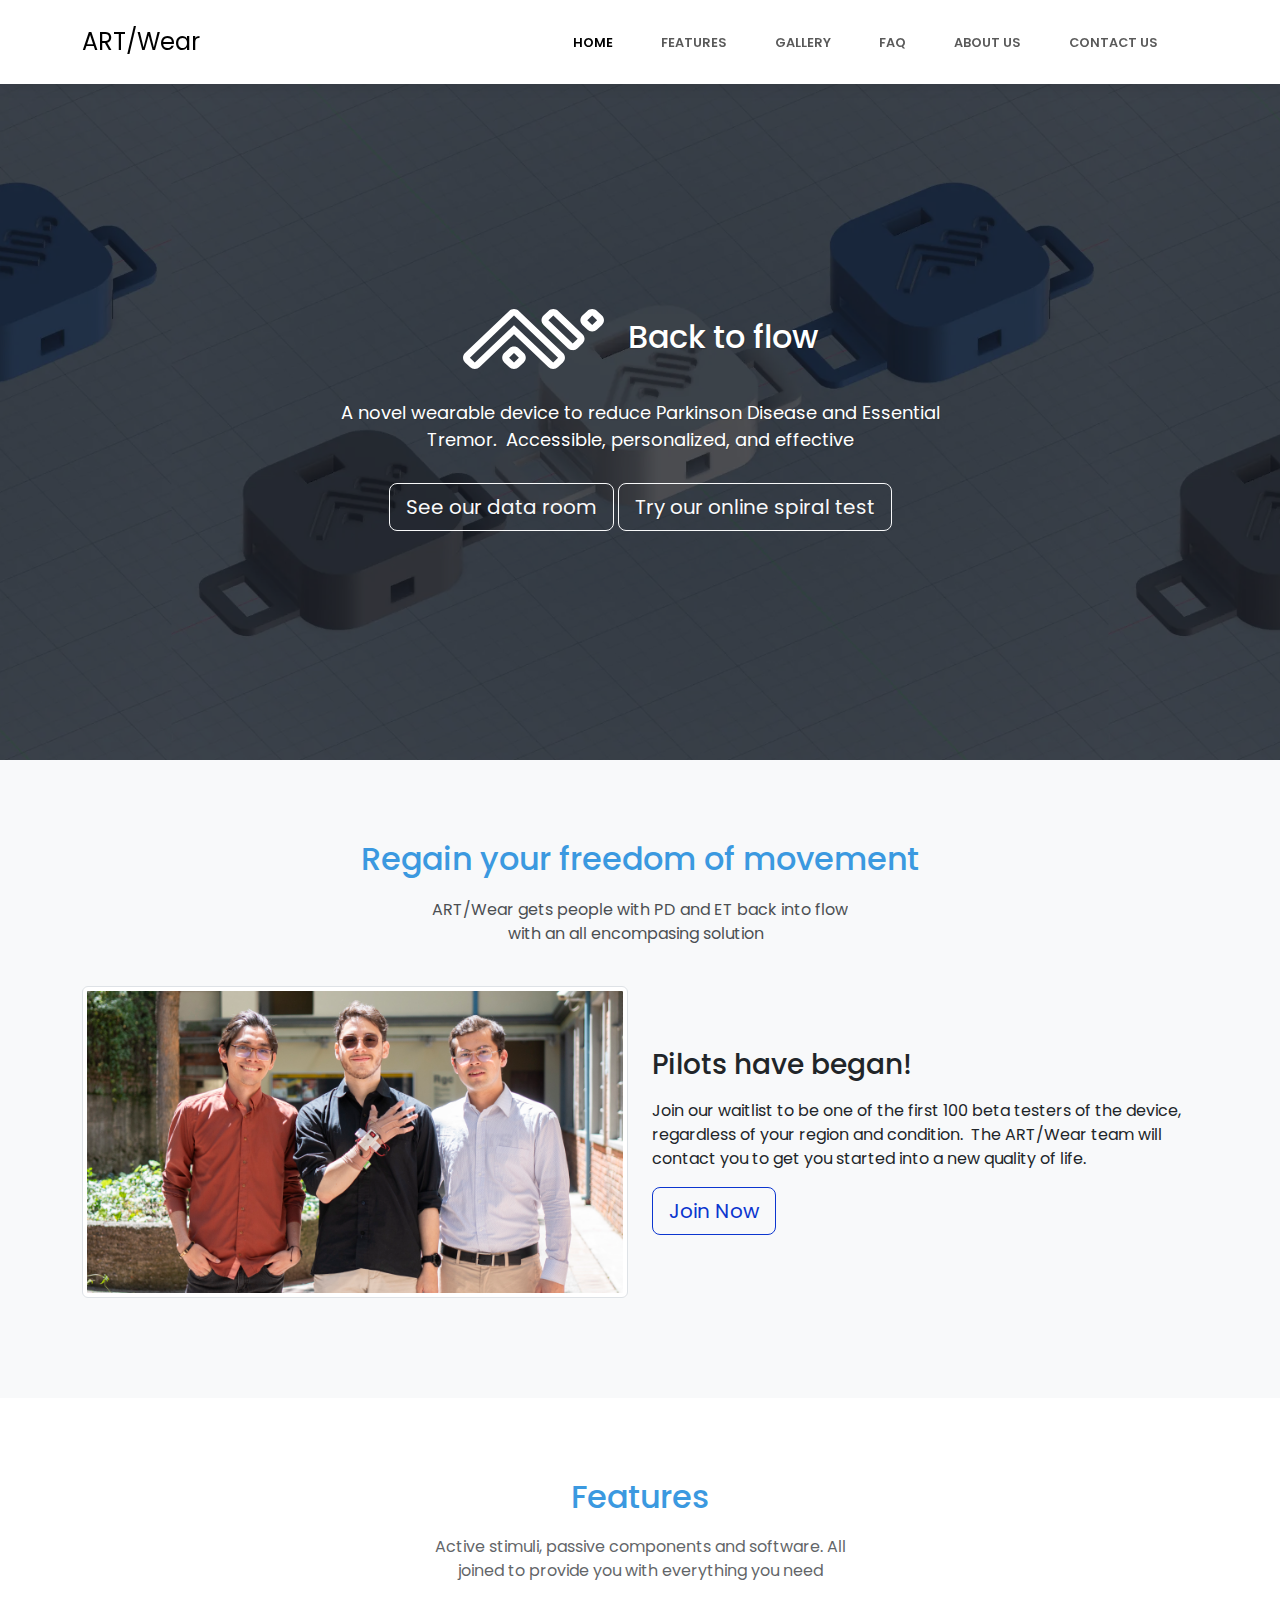
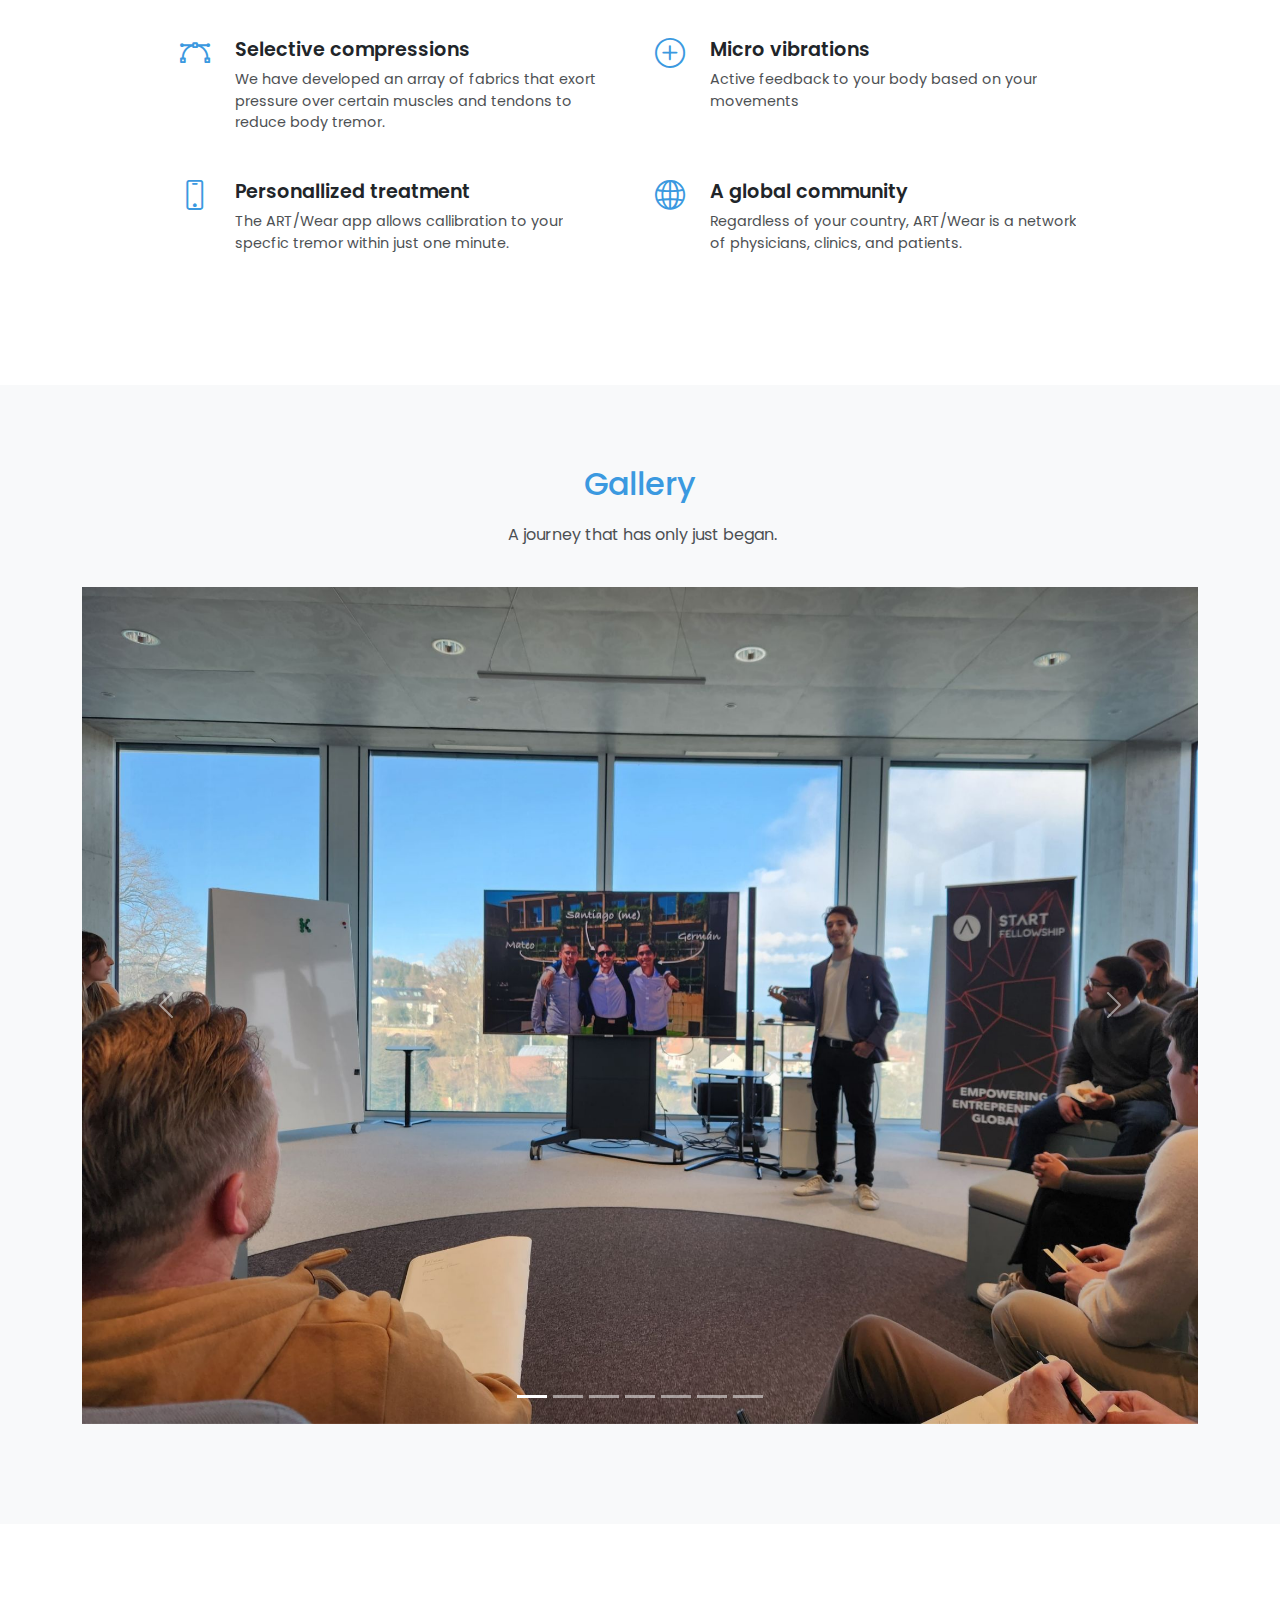
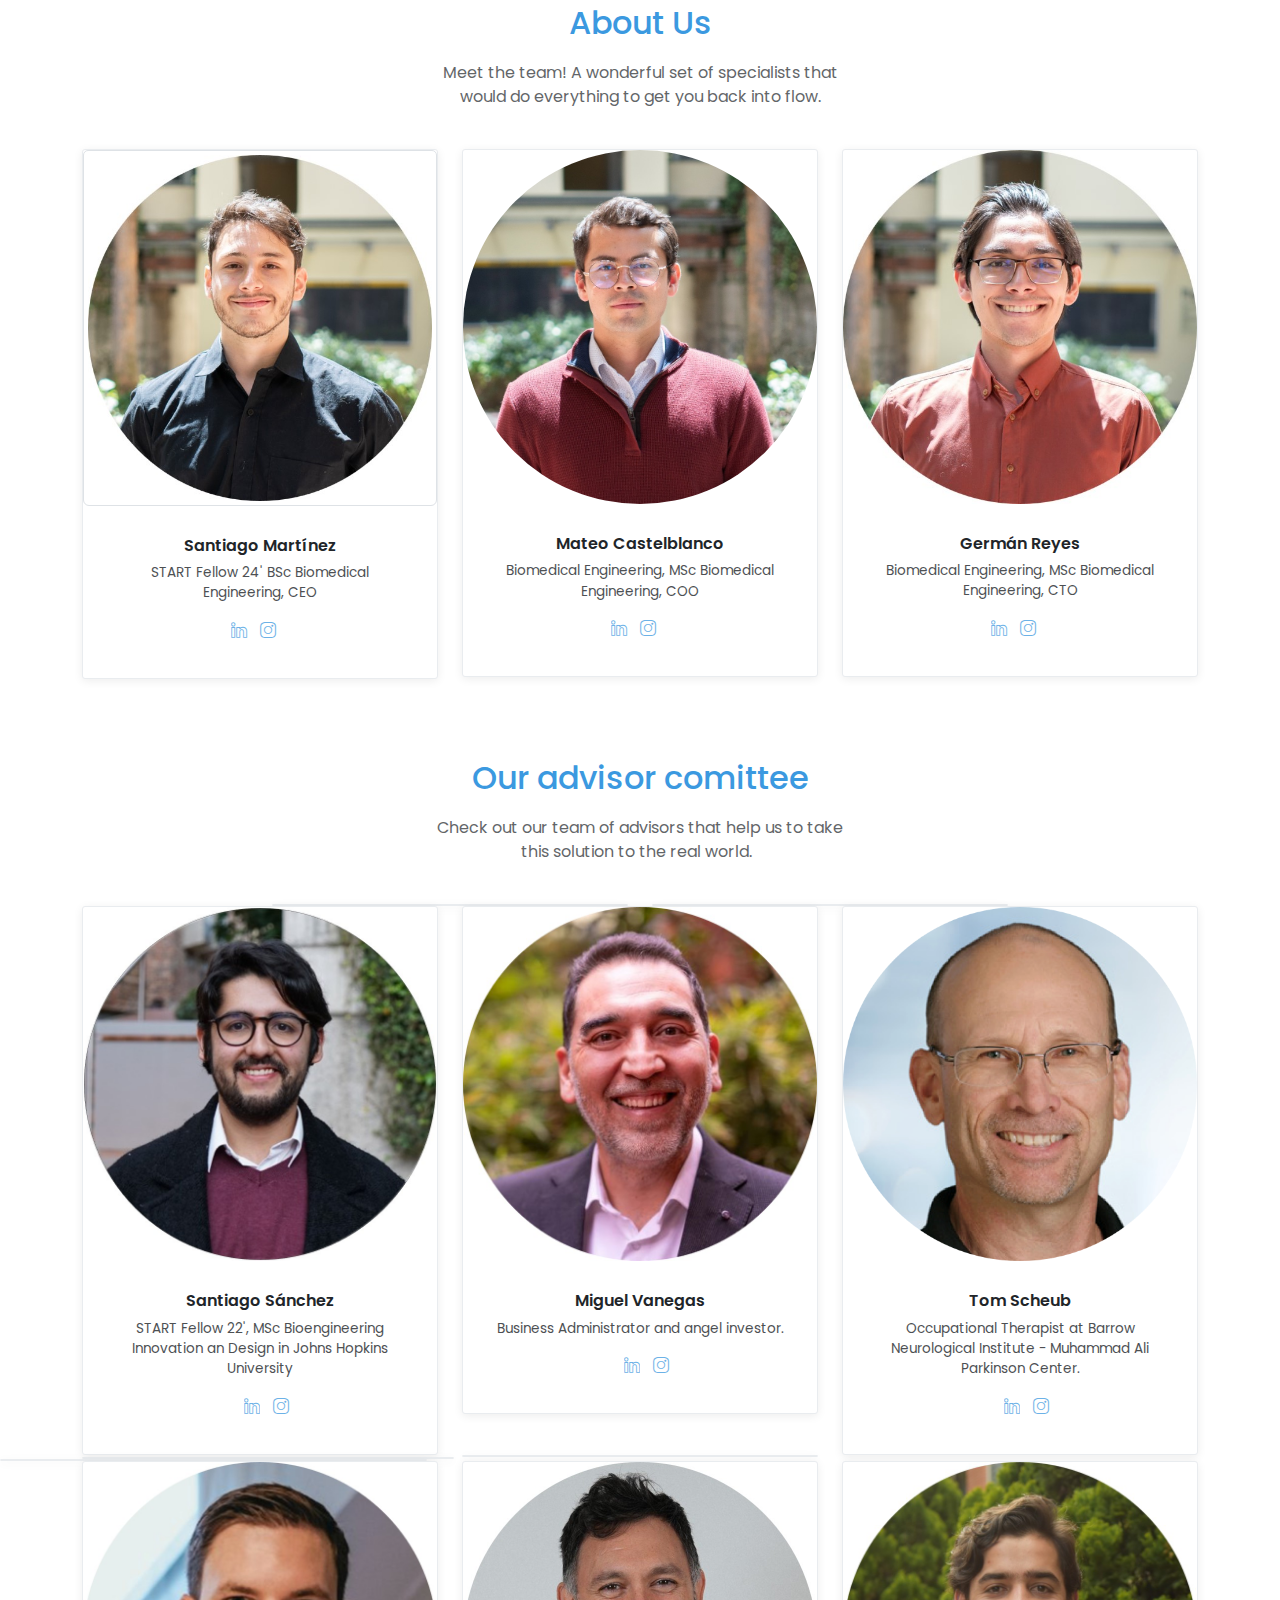
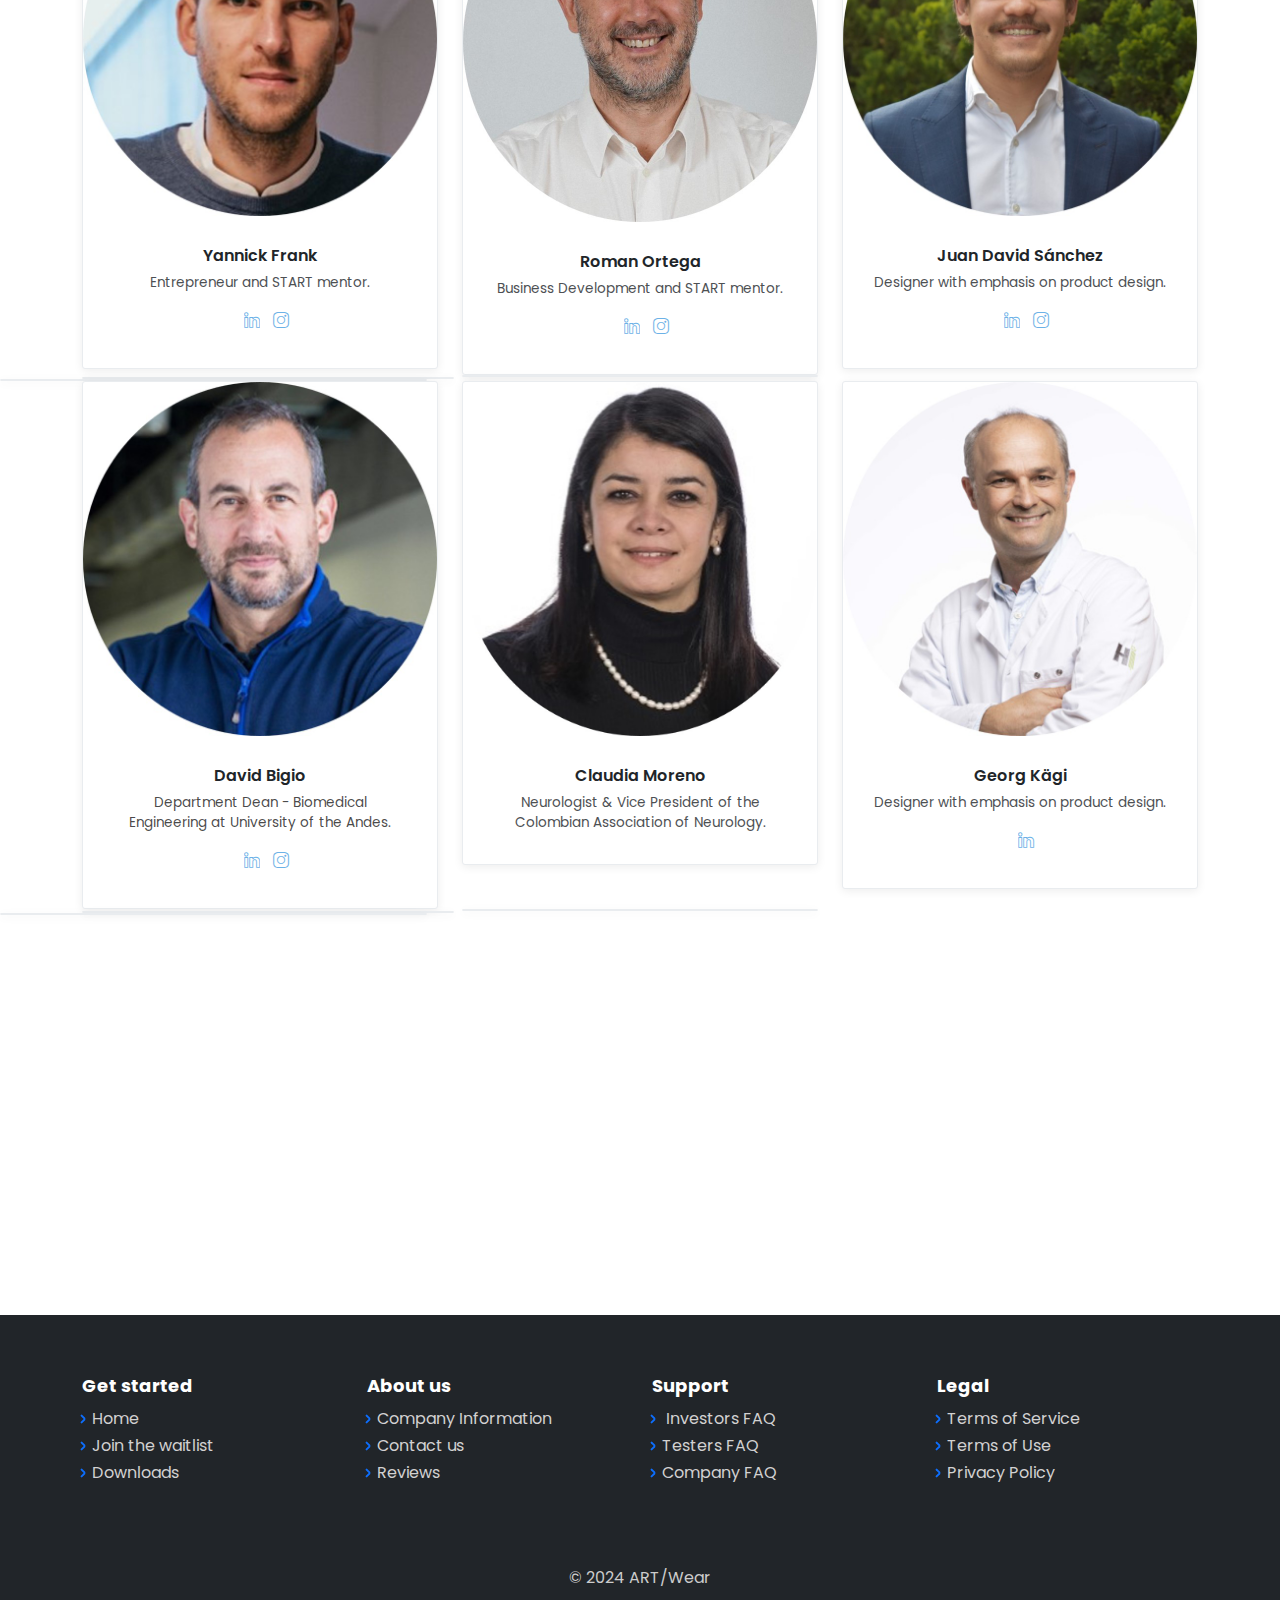
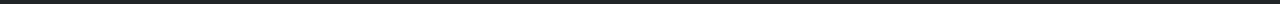
==== commit a15f5931: "Added spiral test script" ====
--- a/index.html
+++ b/index.html
@@ -37,6 +37,7 @@
             <div class="text">
                 <h2><img src="assets/img/white_logo_no_name.svg" width="141" height="60">&nbsp; &nbsp;Back to flow</h2>
                 <p>A novel wearable device to reduce Parkinson Disease and Essential Tremor.&nbsp; Accessible, personalized, and effective</p><a href="https://www.notion.so/mateo-novus/Data-Room-1793e6afbc84809d803ce4c99cfd43dd?pvs=4" class="btn btn-outline-light btn-lg" type="button">See our data room</a>
+                <a href="spiraltest.html" class="btn btn-outline-light btn-lg" type="button">Try our online spiral test</a>
             </div>
         </section>
         <section class="clean-block clean-info dark">
@@ -219,6 +220,15 @@
                                     </div>
                                 </div>
                             </div>
+                            <div class="col-sm-6 col-lg-4">
+                                <div class="card text-center clean-card"><img class="card-img-top w-100 d-block" src="assets/img/avatars/Juan%20David.jpg">
+                                    <div class="card-body info">
+                                        <h4 class="card-title">Juan David Sánchez</h4>
+                                        <p class="card-text">Designer with emphasis on product design.</p>
+                                        <div class="icons"><a href="#"></a><a href="https://www.linkedin.com/in/juan-david-sanchez1/"><i class="icon-social-linkedin"></i></a><a href="https://www.instagram.com/_juandavidsanchez/"><i class="icon-social-instagram"></i></a></div>
+                                    </div>
+                                </div>
+                            </div>
                         </div>
                     </div>
                     <div class="container">
@@ -243,6 +253,14 @@
                                             <h4 class="card-title">David Bigio</h4>
                                             <p class="card-text"><span style="color: rgba(0, 0, 0, 0.9);">Department Dean - Biomedical Engineering at University of the Andes</span>.</p>
                                             <div class="icons"><a href="#"></a><a href="https://www.linkedin.com/in/dbigio/" data-bs-target="https://www.linkedin.com/in/dbigio/"><i class="icon-social-linkedin"></i></a><a href="https://www.instagram.com/bigiodavid/" data-bs-target="https://www.instagram.com/bigiodavid/"><i class="icon-social-instagram"></i></a></div>
+                                        </div>
+                                    </div>
+                                </div>
+                                <div class="col-sm-6 col-lg-4">
+                                    <div class="card text-center clean-card"><img class="card-img-top w-100 d-block" src="assets/img/avatars/Claudia.jpg">
+                                        <div class="card-body info">
+                                            <h4 class="card-title">Claudia Moreno</h4>
+                                            <p class="card-text">Neurologist &amp; Vice President of the Colombian Association of Neurology.</p>
                                         </div>
                                     </div>
                                 </div>
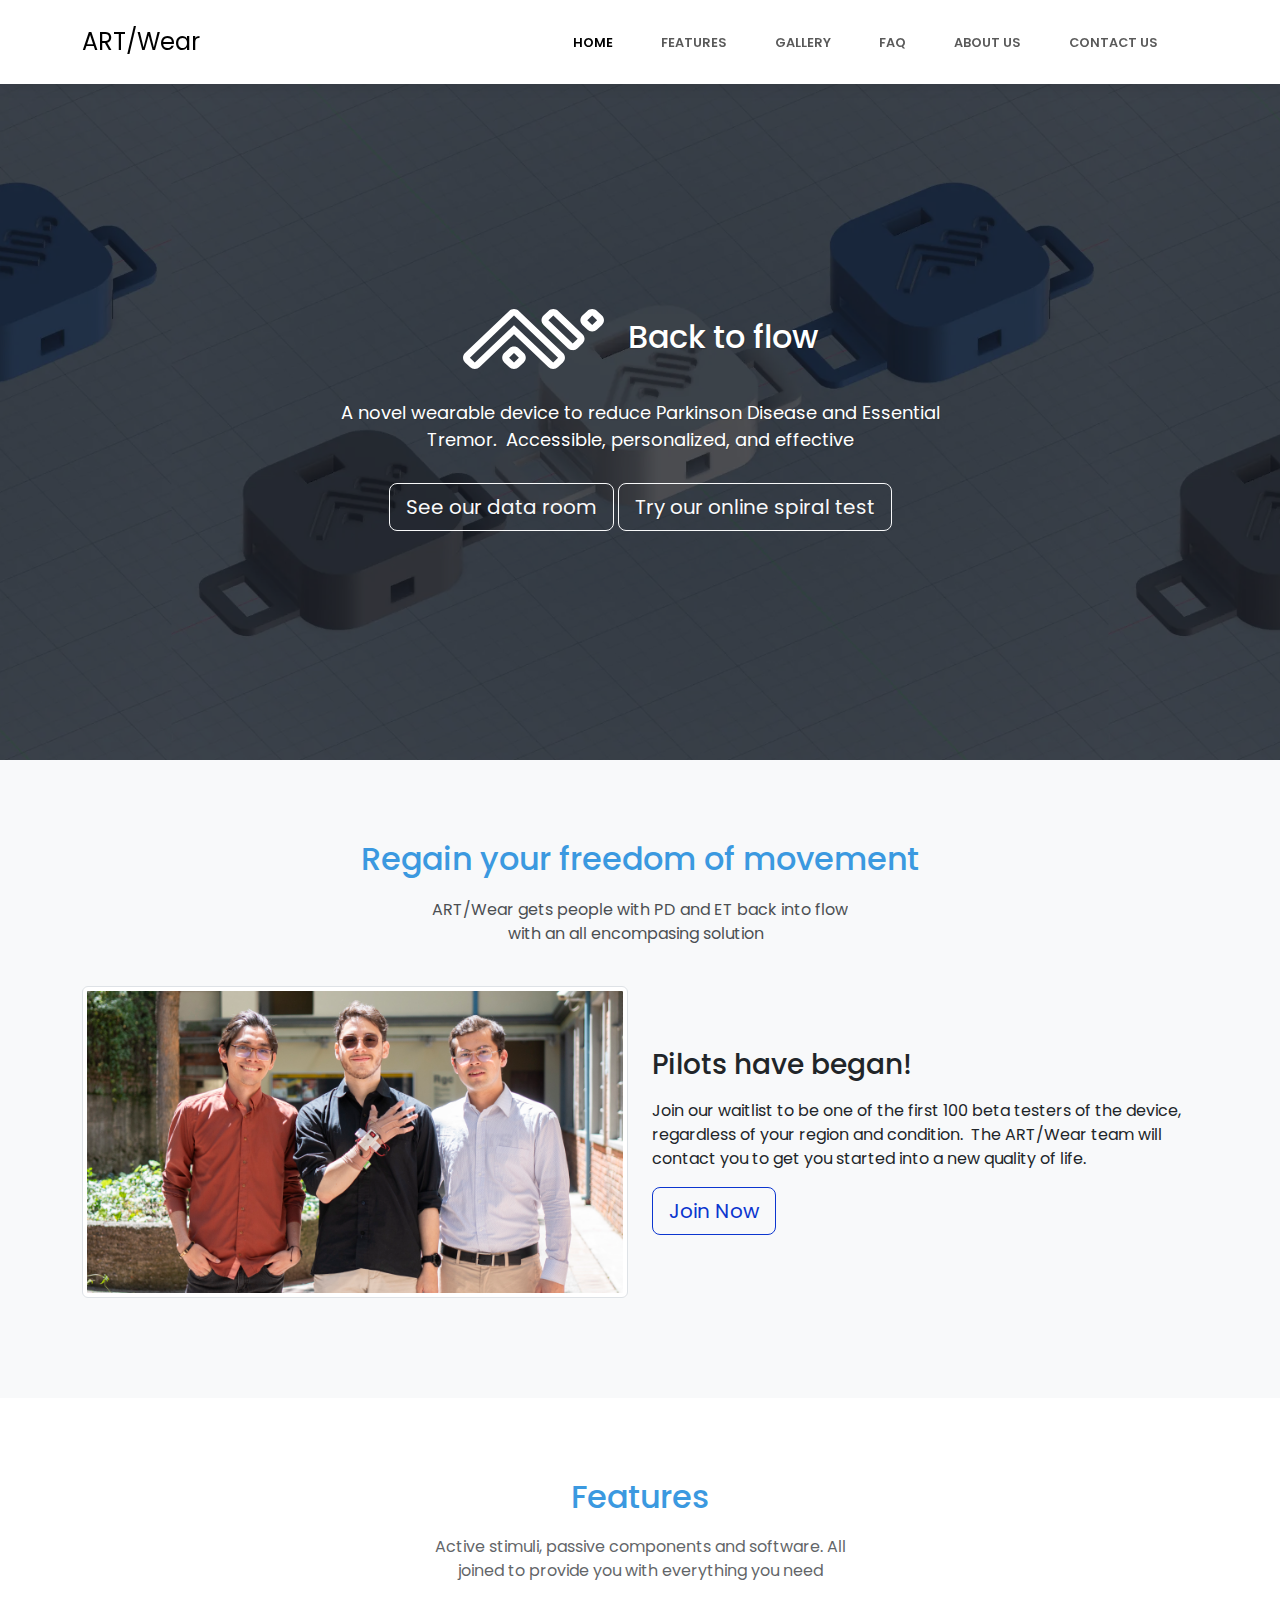
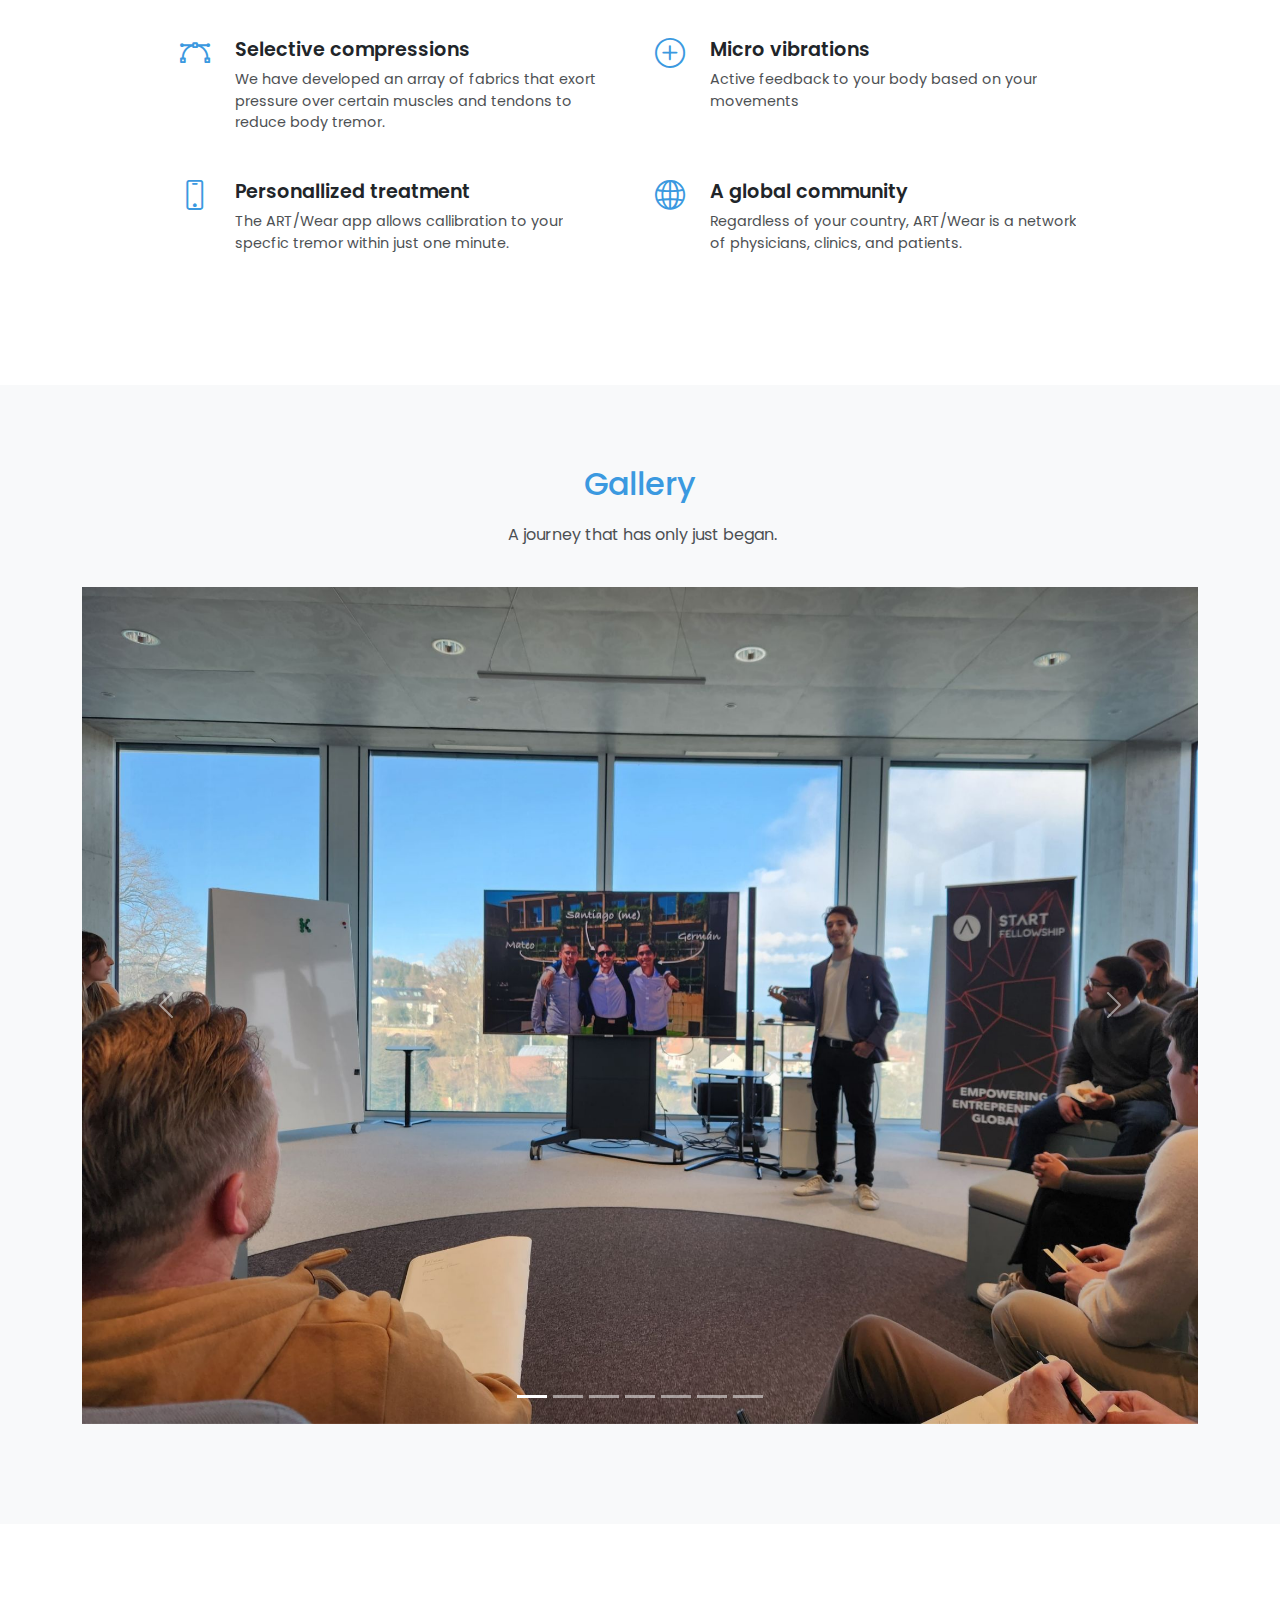
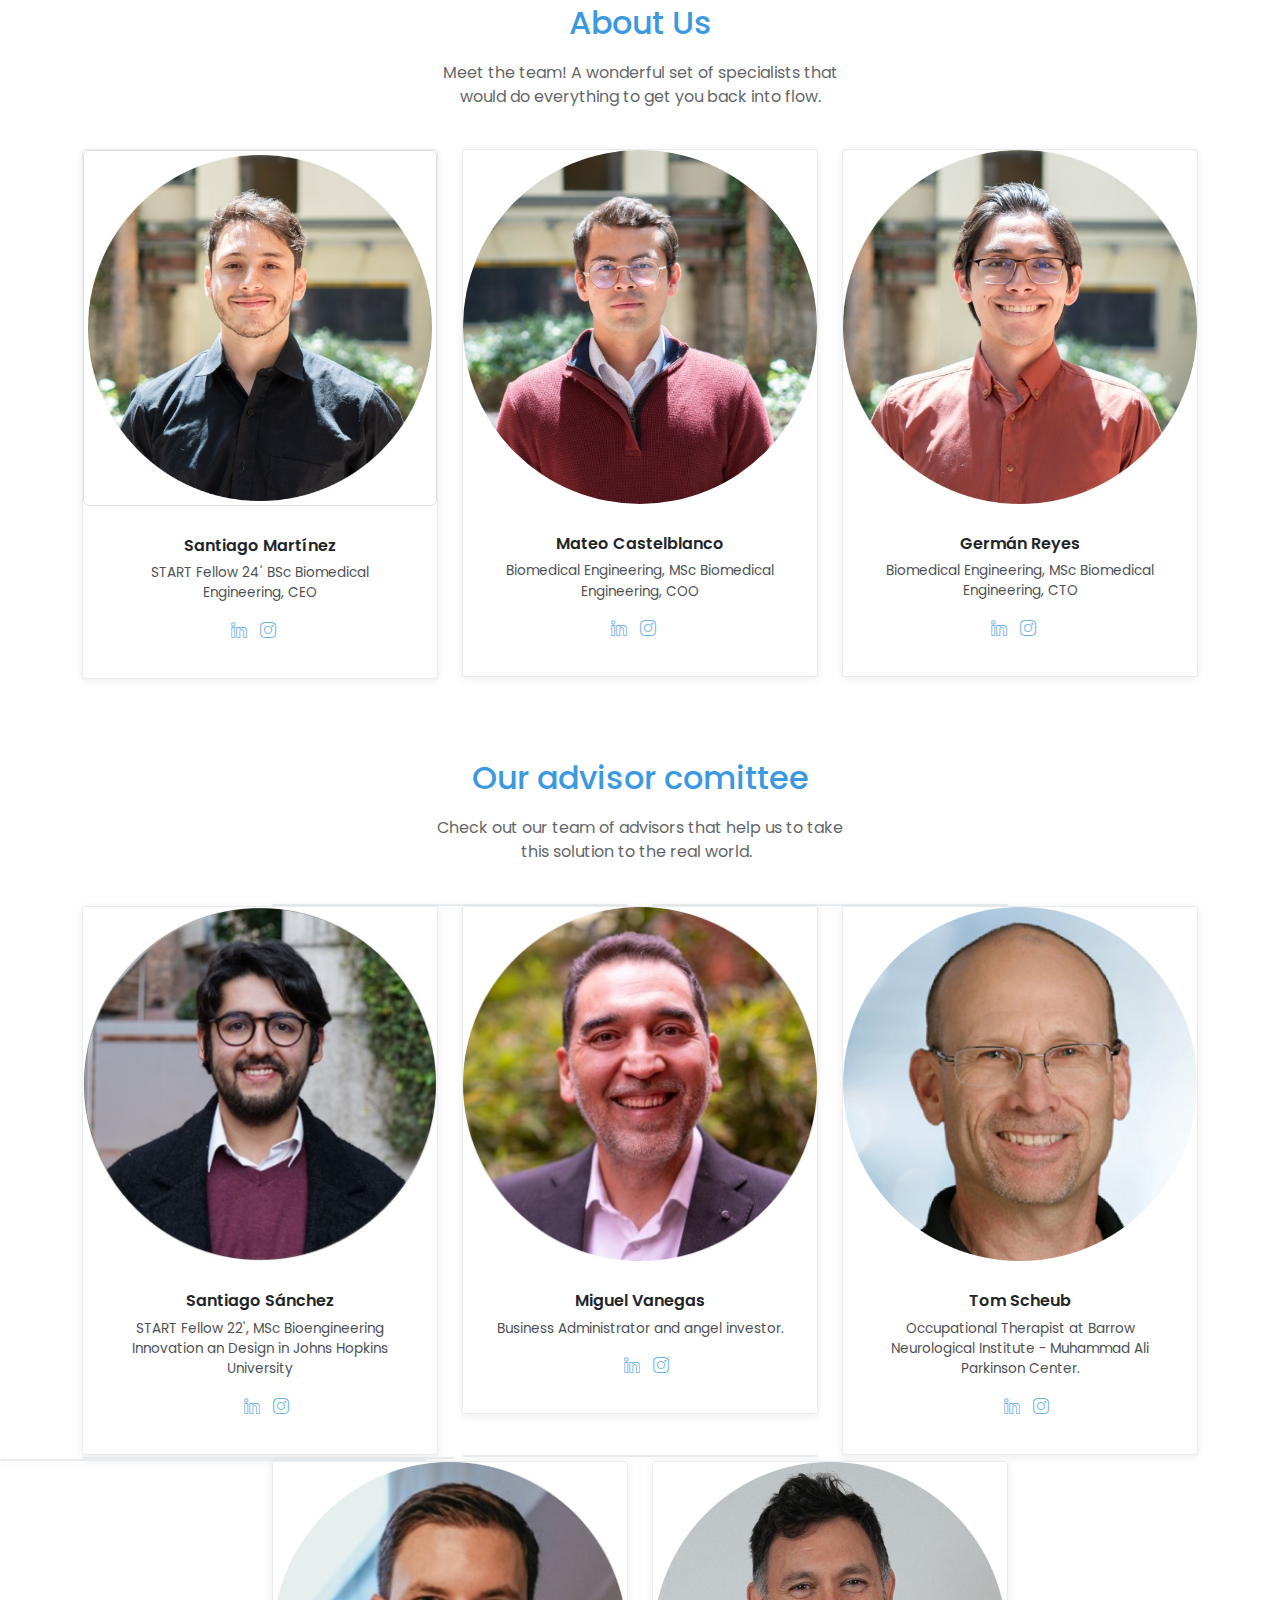
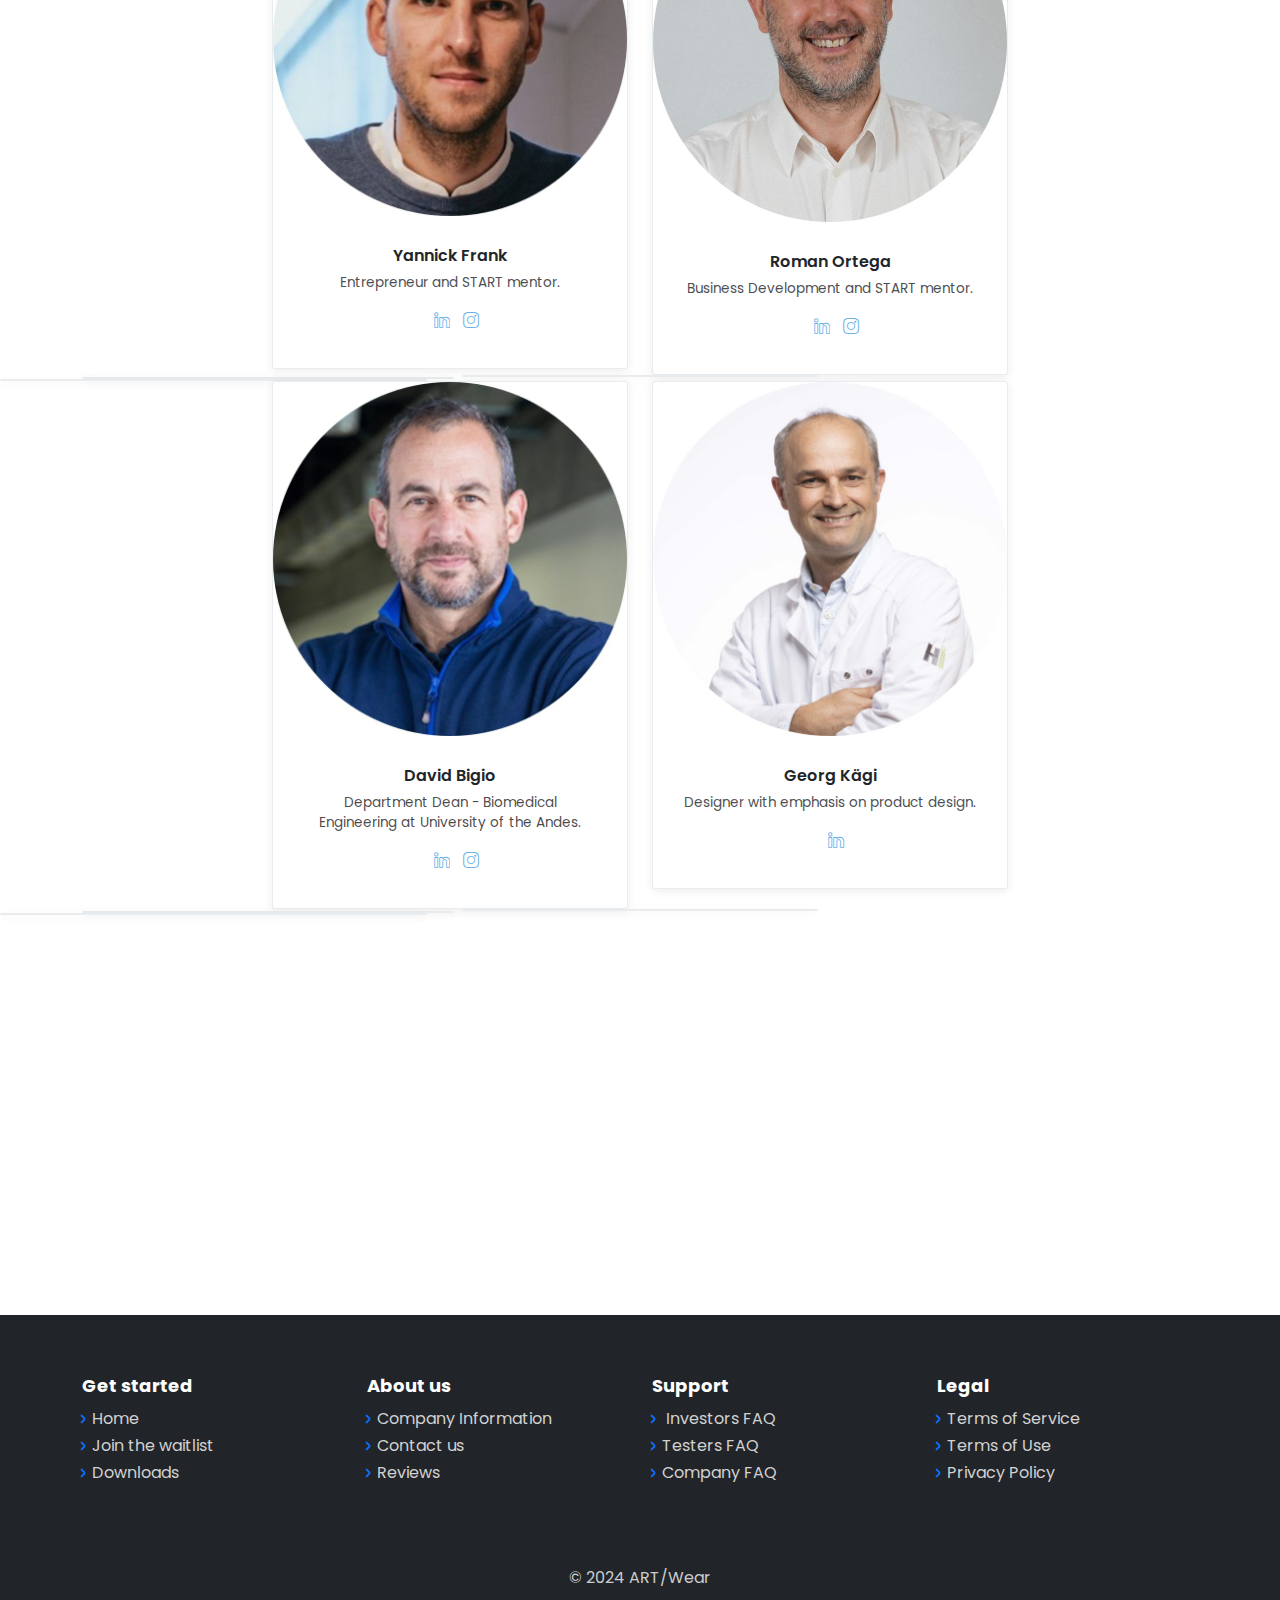
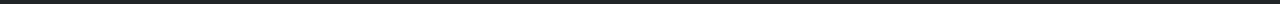
==== commit 4a4b2b6d: "Merge branch 'main' of https://github.com/Novus-ART/Novus-ART.github.io" ====
--- a/index.html
+++ b/index.html
@@ -220,15 +220,6 @@
                                     </div>
                                 </div>
                             </div>
-                            <div class="col-sm-6 col-lg-4">
-                                <div class="card text-center clean-card"><img class="card-img-top w-100 d-block" src="assets/img/avatars/Juan%20David.jpg">
-                                    <div class="card-body info">
-                                        <h4 class="card-title">Juan David Sánchez</h4>
-                                        <p class="card-text">Designer with emphasis on product design.</p>
-                                        <div class="icons"><a href="#"></a><a href="https://www.linkedin.com/in/juan-david-sanchez1/"><i class="icon-social-linkedin"></i></a><a href="https://www.instagram.com/_juandavidsanchez/"><i class="icon-social-instagram"></i></a></div>
-                                    </div>
-                                </div>
-                            </div>
                         </div>
                     </div>
                     <div class="container">
@@ -253,14 +244,6 @@
                                             <h4 class="card-title">David Bigio</h4>
                                             <p class="card-text"><span style="color: rgba(0, 0, 0, 0.9);">Department Dean - Biomedical Engineering at University of the Andes</span>.</p>
                                             <div class="icons"><a href="#"></a><a href="https://www.linkedin.com/in/dbigio/" data-bs-target="https://www.linkedin.com/in/dbigio/"><i class="icon-social-linkedin"></i></a><a href="https://www.instagram.com/bigiodavid/" data-bs-target="https://www.instagram.com/bigiodavid/"><i class="icon-social-instagram"></i></a></div>
-                                        </div>
-                                    </div>
-                                </div>
-                                <div class="col-sm-6 col-lg-4">
-                                    <div class="card text-center clean-card"><img class="card-img-top w-100 d-block" src="assets/img/avatars/Claudia.jpg">
-                                        <div class="card-body info">
-                                            <h4 class="card-title">Claudia Moreno</h4>
-                                            <p class="card-text">Neurologist &amp; Vice President of the Colombian Association of Neurology.</p>
                                         </div>
                                     </div>
                                 </div>
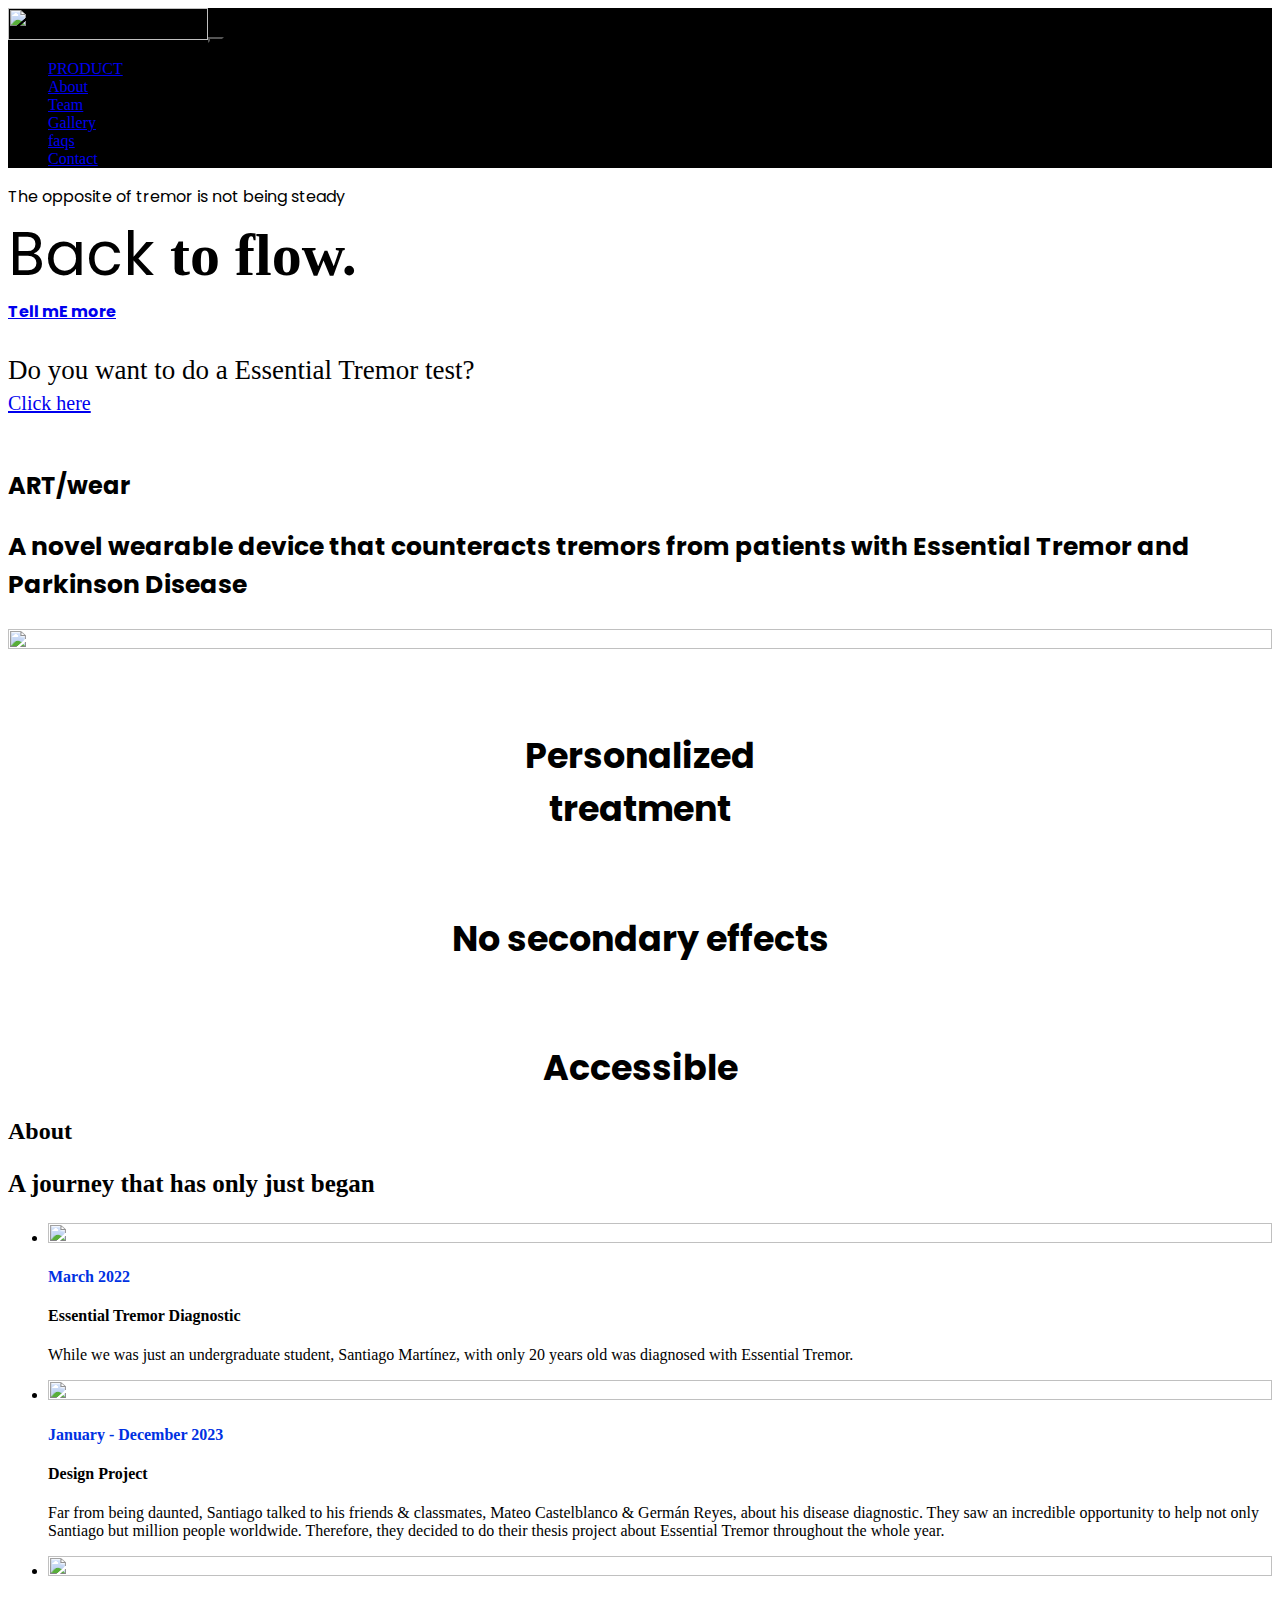
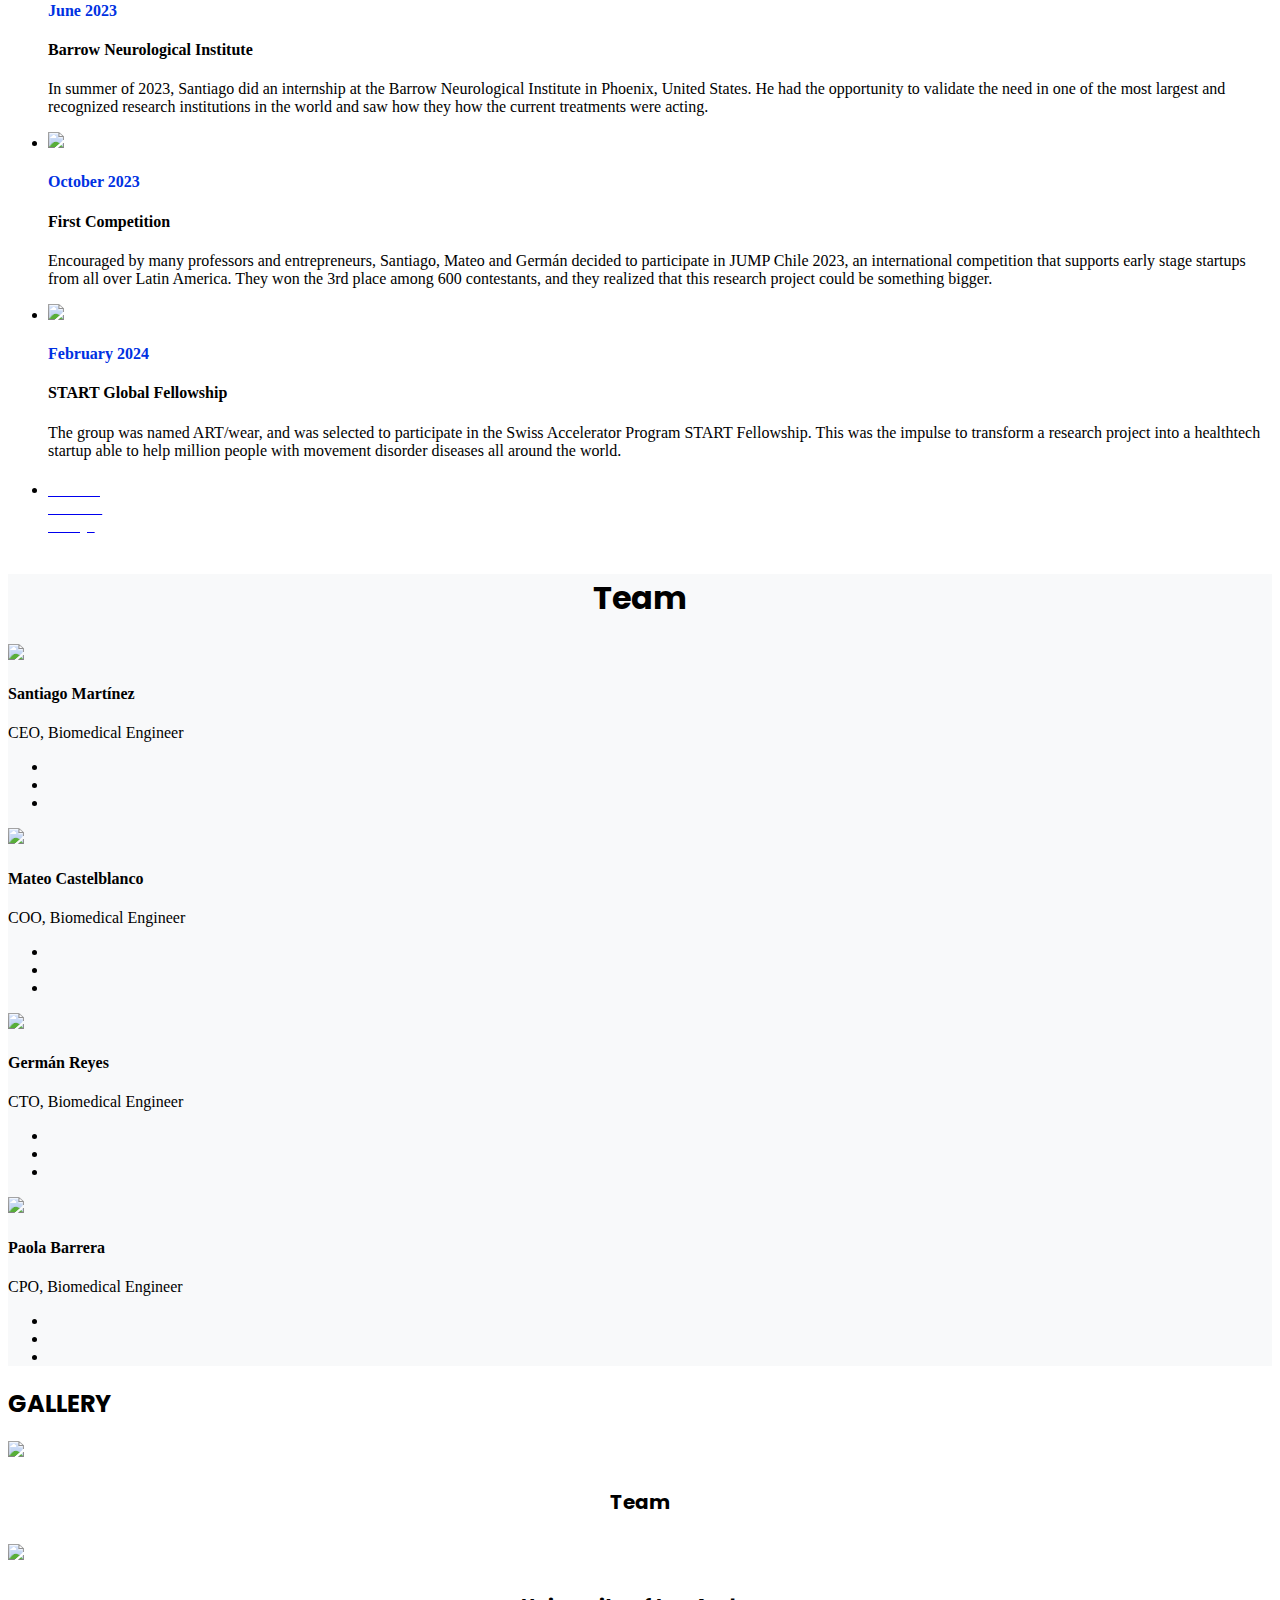
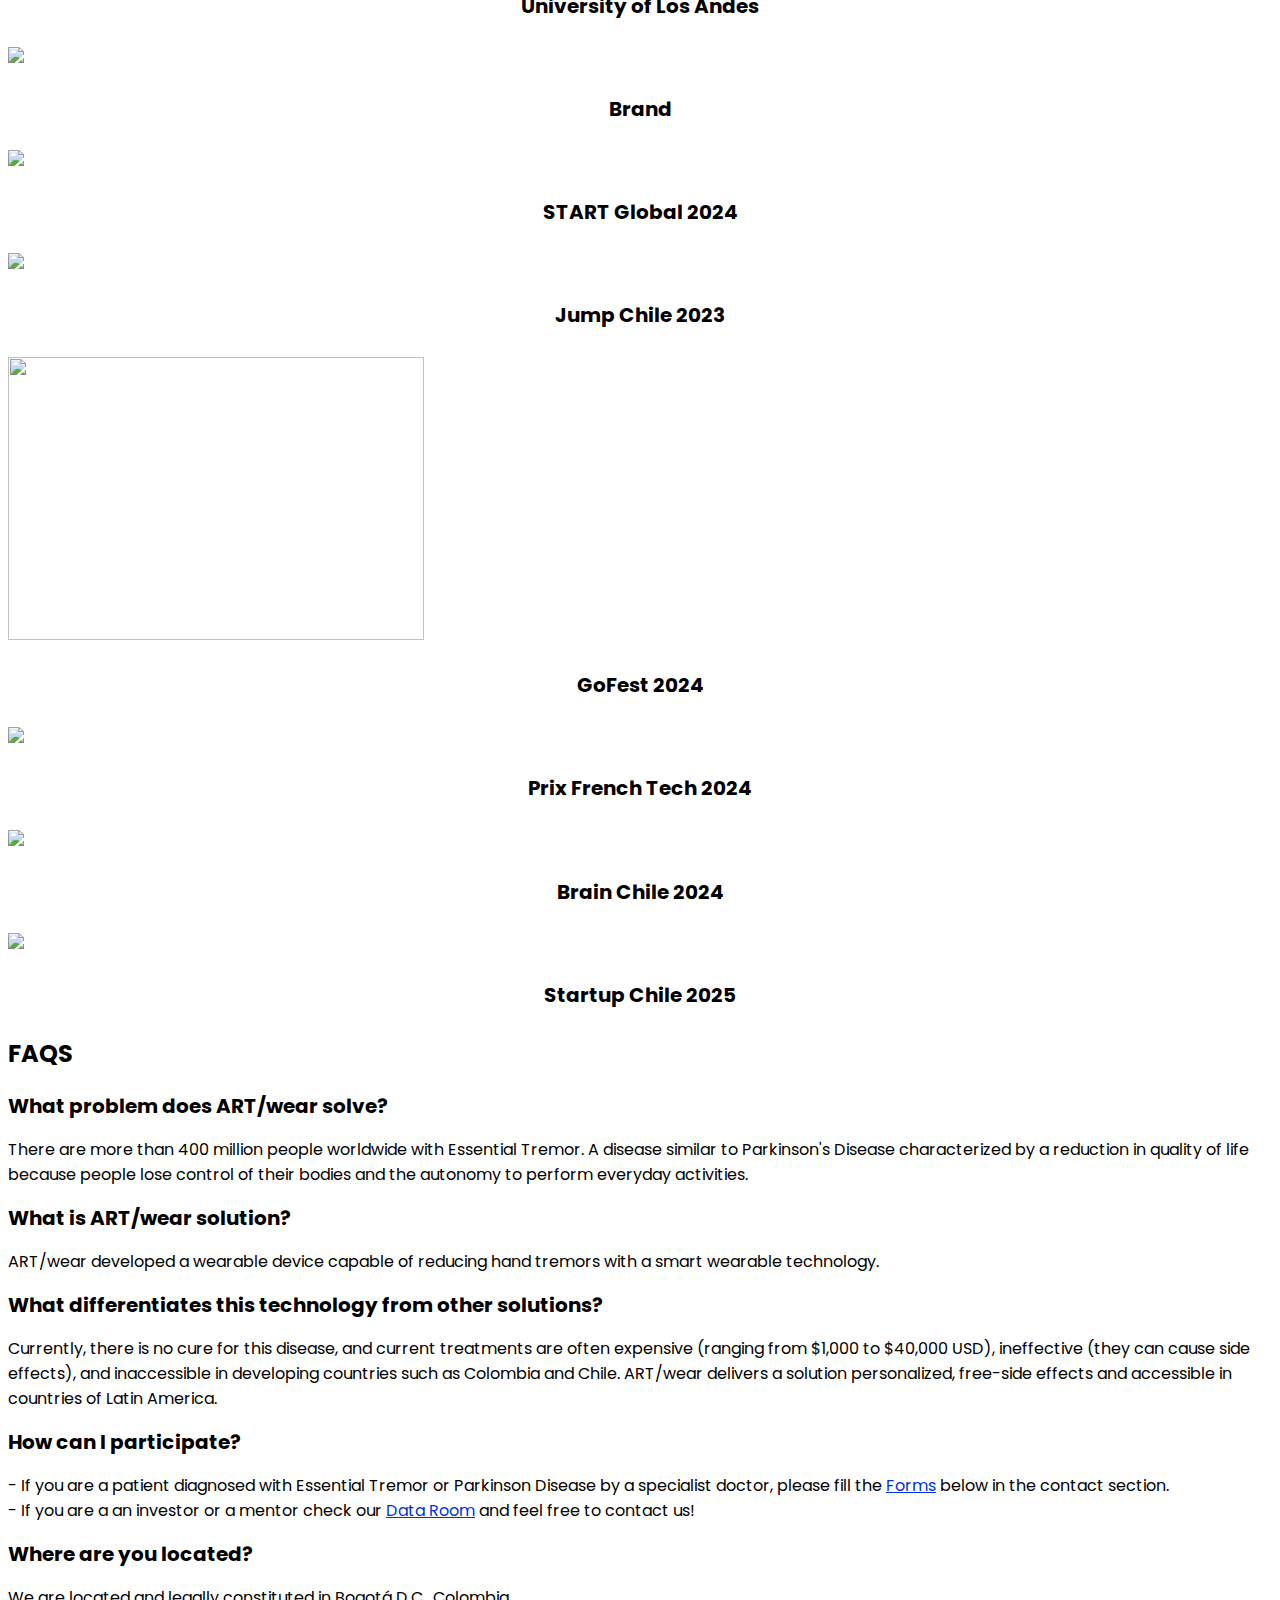
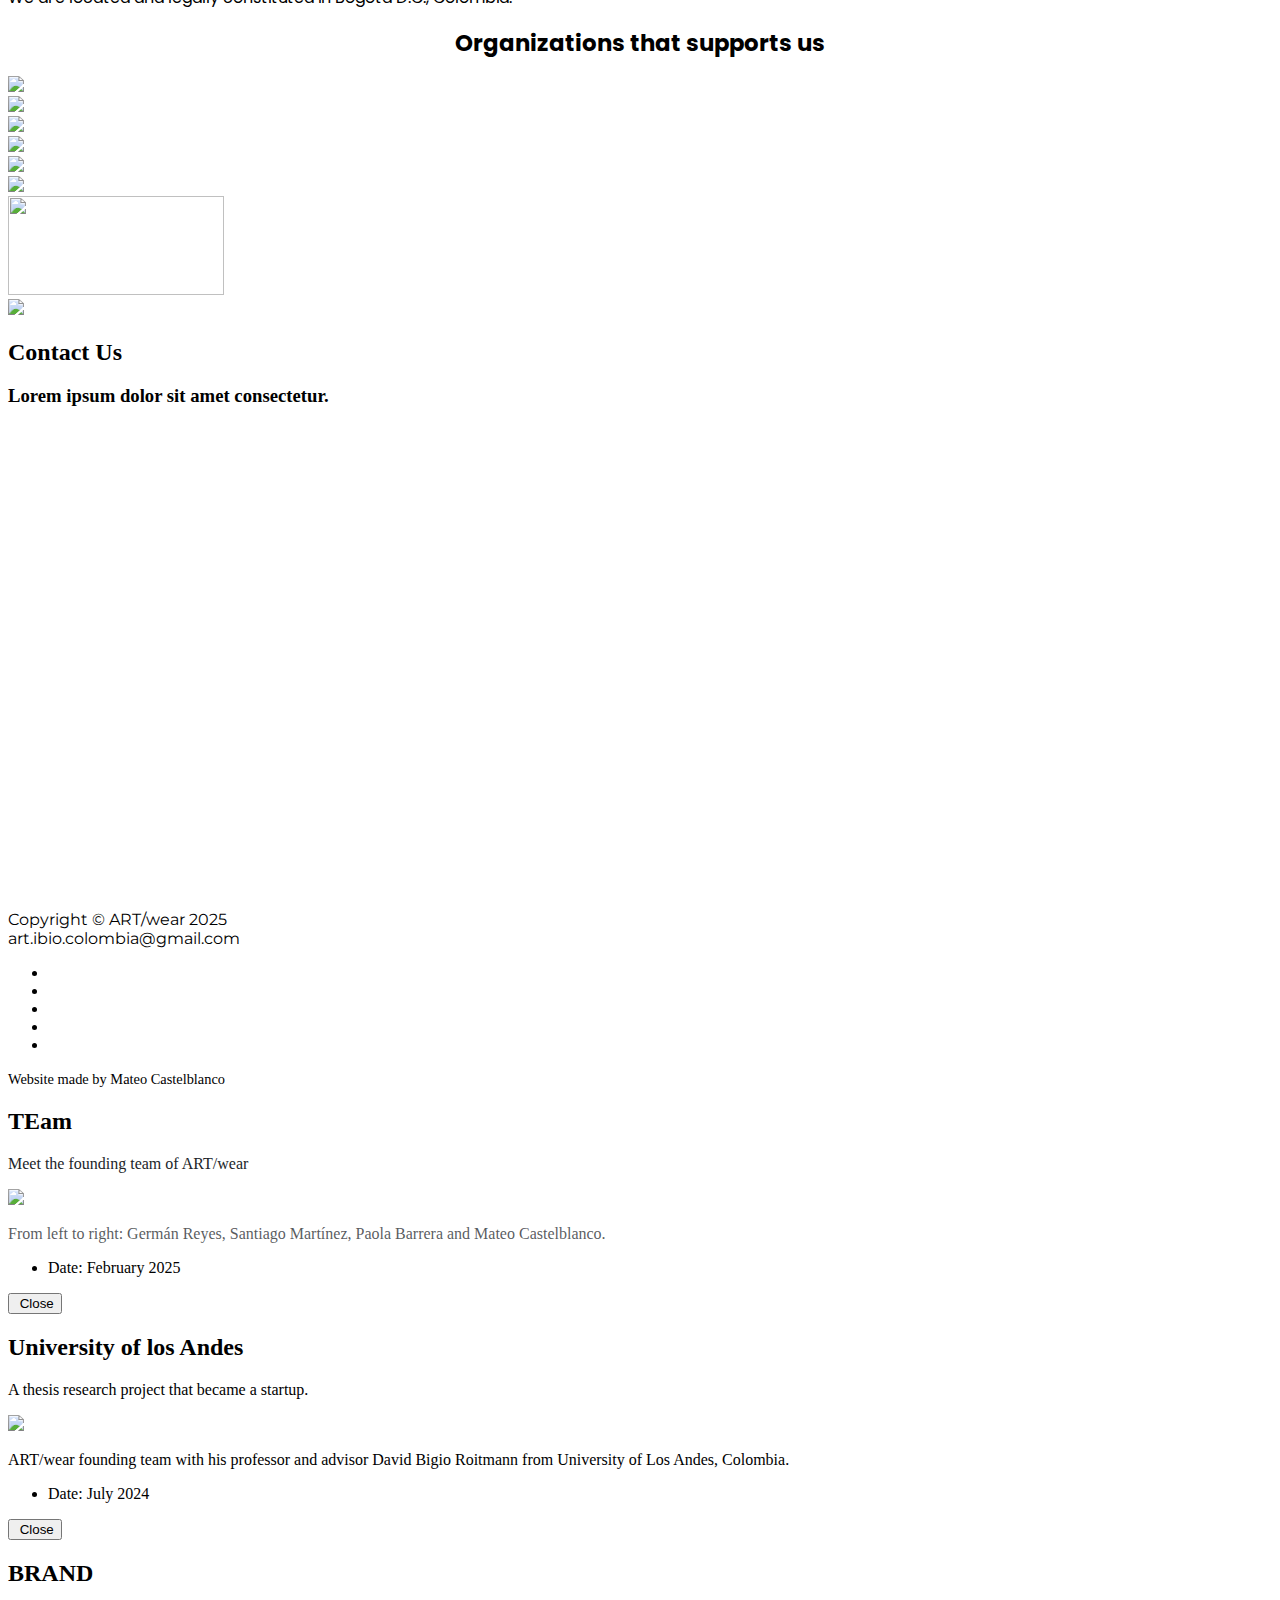
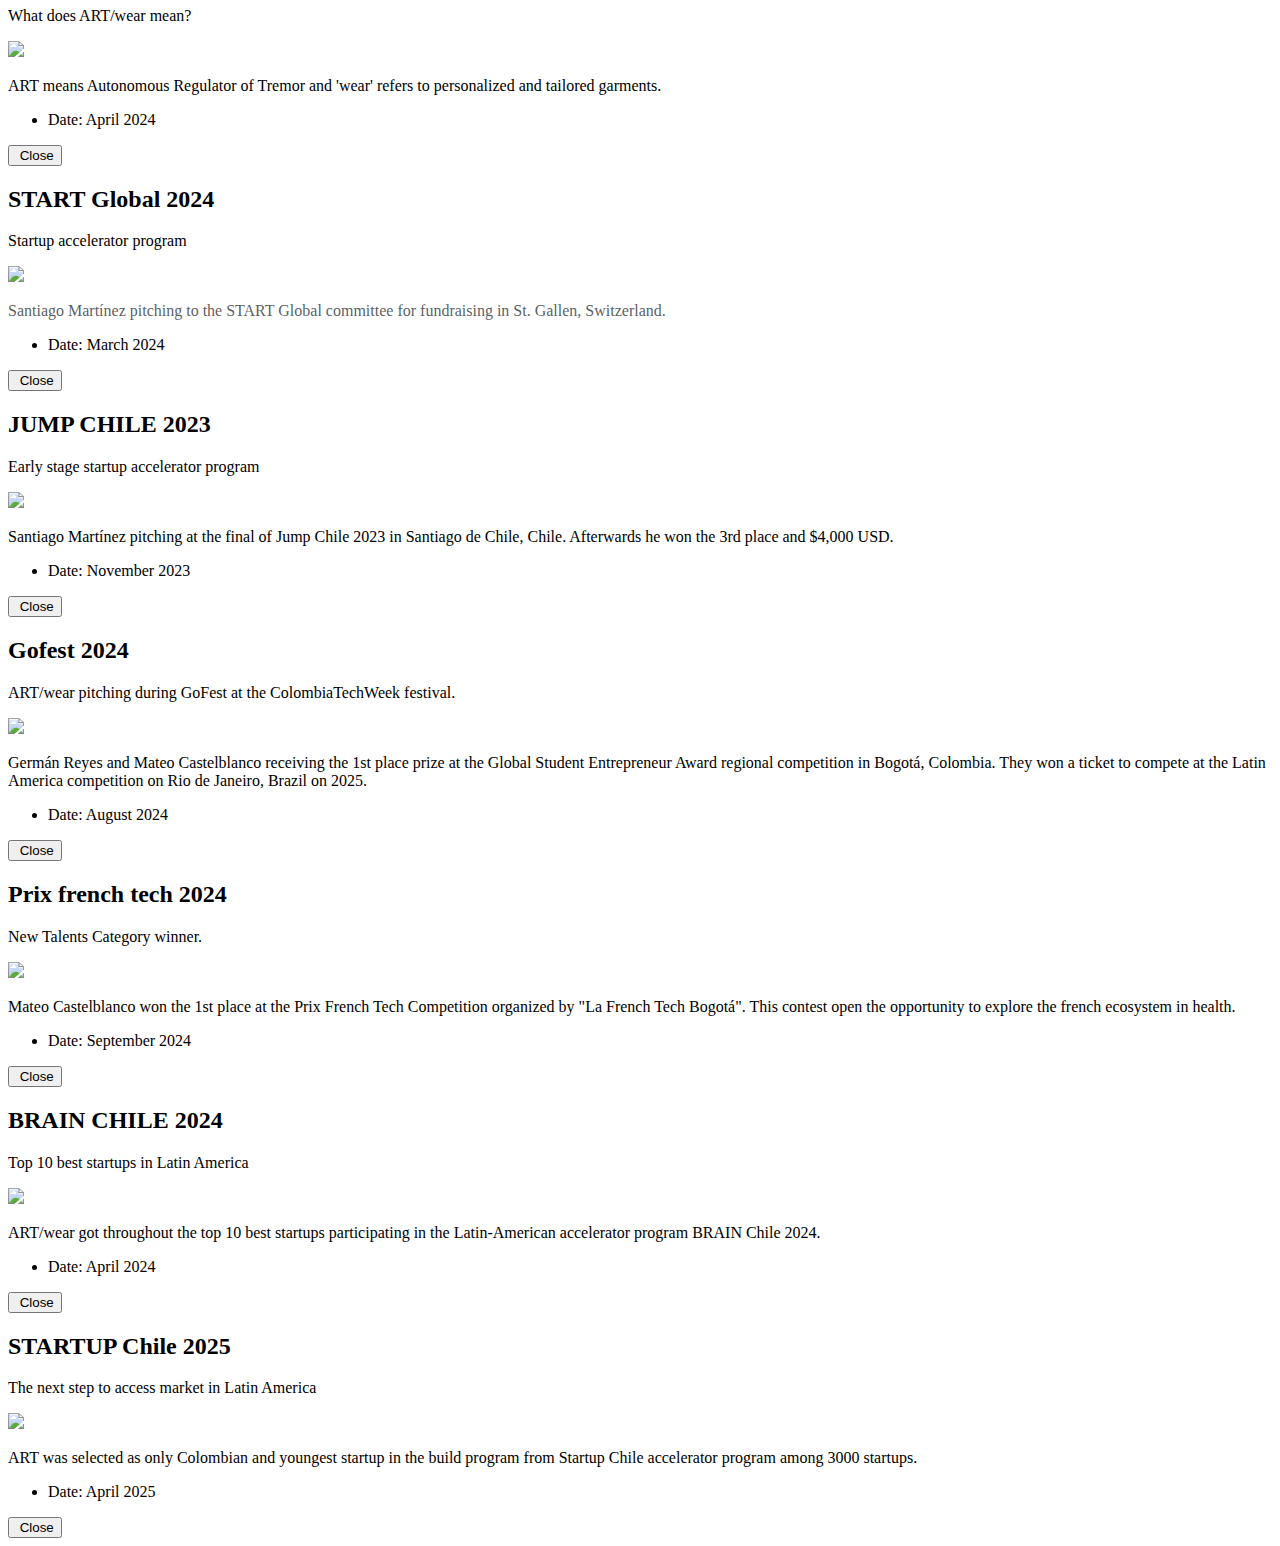
==== commit 5f2e27a9: "Add files via upload" ====
--- a/index.html
+++ b/index.html
@@ -4,323 +4,580 @@
 <head>
     <meta charset="utf-8">
     <meta name="viewport" content="width=device-width, initial-scale=1.0, shrink-to-fit=no">
-    <title>Home - ART/Wear</title>
-    <meta name="description" content="ART/Wear is a novel technology that upgrades the everyday of Parkinson Disease and Essential Tremor patients. 
-
-This technology reduces body tremor through a mechanism that combines active stimuli, passive components and software. Thus, upgrading dexterity and giving the patients stability in everyday activities putting them back into flow.">
+    <title>Home - Brand</title>
     <link rel="stylesheet" href="assets/bootstrap/css/bootstrap.min.css">
-    <link rel="stylesheet" href="https://fonts.googleapis.com/css?family=Montserrat:400,400i,700,700i,600,600i&amp;display=swap">
-    <link rel="stylesheet" href="https://fonts.googleapis.com/css?family=Poppins&amp;display=swap">
-    <link rel="stylesheet" href="assets/fonts/simple-line-icons.min.css">
-    <link rel="stylesheet" href="assets/css/bs-theme-overrides.css">
-    <link rel="stylesheet" href="assets/css/baguetteBox.min.css">
-    <link rel="stylesheet" href="assets/css/vanilla-zoom.min.css">
+    <link rel="stylesheet" href="https://fonts.googleapis.com/css?family=Montserrat:400,700&amp;display=swap">
+    <link rel="stylesheet" href="https://fonts.googleapis.com/css?family=Kaushan+Script&amp;display=swap">
+    <link rel="stylesheet" href="https://fonts.googleapis.com/css?family=Poppins:200,300&amp;display=swap">
+    <link rel="stylesheet" href="assets/fonts/font-awesome.min.css">
+    <link rel="stylesheet" href="assets/css/aos.min.css">
 </head>
 
-<body>
-    <nav class="navbar navbar-expand-lg fixed-top bg-body clean-navbar navbar-light">
-        <div class="container"><a class="navbar-brand logo" href="#">ART/Wear</a><button data-bs-toggle="collapse" class="navbar-toggler" data-bs-target="#navcol-1"><span class="visually-hidden">Toggle navigation</span><span class="navbar-toggler-icon"></span></button>
-            <div class="collapse navbar-collapse" id="navcol-1">
-                <ul class="navbar-nav ms-auto">
-                    <li class="nav-item"><a class="nav-link active" href="index.html">Home</a></li>
-                    <li class="nav-item"><a class="nav-link" href="features.html">Features</a></li>
-                    <li class="nav-item"><a class="nav-link" href="gallery.html">Gallery</a></li>
-                    <li class="nav-item"><a class="nav-link" href="faq.html">FAQ</a></li>
-                    <li class="nav-item"><a class="nav-link" href="about-us.html">About Us</a></li>
-                    <li class="nav-item"><a class="nav-link" href="contact-us.html">Contact Us</a></li>
+<body id="page-top" data-bs-spy="scroll" data-bs-target="#mainNav" data-bs-offset="54">
+    <nav class="navbar navbar-expand-lg fixed-top bg-transparent navbar-dark" id="mainNav" style="background: url(&quot;assets/img/about/ARTwear%20banner%20webpage.png&quot;), linear-gradient(white, black 0%);">
+        <div class="container"><a class="navbar-brand" href="#"><img src="assets/img/Logo%20ART-sin%20fondo-horizontal-letras%20blancas.png" style="width: 200px;" width="200" height="32"></a><button data-bs-toggle="collapse" data-bs-target="#navbarResponsive" class="navbar-toggler" type="button" aria-controls="navbarResponsive" aria-expanded="false" aria-label="Toggle navigation" style="background: transparent;"><i class="fa fa-bars" style="font-size: 19px;"></i></button>
+            <div class="collapse navbar-collapse" id="navbarResponsive">
+                <ul class="navbar-nav ms-auto text-uppercase">
+                    <li class="nav-item"><a class="nav-link" href="#services">PRODUCT</a></li>
+                    <li class="nav-item"><a class="nav-link" href="#about">About</a></li>
+                    <li class="nav-item"><a class="nav-link" href="#team">Team</a></li>
+                    <li class="nav-item"><a class="nav-link" href="#gallery">Gallery</a></li>
+                    <li class="nav-item"><a class="nav-link" href="#FAQS">faqs</a></li>
+                    <li class="nav-item"><a class="nav-link" href="#contact">Contact</a></li>
                 </ul>
             </div>
         </div>
     </nav>
-    <main class="page landing-page">
-        <section class="clean-block clean-hero" style="color: rgba(14,17,27,0.66);background: url(&quot;assets/img/tech/bg_5.webp&quot;) center / contain;">
-            <div class="text">
-                <h2><img src="assets/img/white_logo_no_name.svg" width="141" height="60">&nbsp; &nbsp;Back to flow</h2>
-                <p>A novel wearable device to reduce Parkinson Disease and Essential Tremor.&nbsp; Accessible, personalized, and effective</p><a href="https://www.notion.so/mateo-novus/Data-Room-1793e6afbc84809d803ce4c99cfd43dd?pvs=4" class="btn btn-outline-light btn-lg" type="button">See our data room</a>
-                <a href="spiraltest.html" class="btn btn-outline-light btn-lg" type="button">Try our online spiral test</a>
-            </div>
-        </section>
-        <section class="clean-block clean-info dark">
-            <div class="container">
-                <div class="block-heading">
-                    <h2 class="text-info">Regain your freedom of movement</h2>
-                    <p>ART/Wear gets people with PD and ET back into flow with an all encompasing solution&nbsp;&nbsp;</p>
-                </div>
-                <div class="row align-items-center">
-                    <div class="col-md-6"><img class="img-thumbnail" src="assets/img/scenery/DSC07605.jpg"></div>
-                    <div class="col-md-6">
-                        <h3>Pilots have began!</h3>
-                        <div class="getting-started-info">
-                            <p>Join our waitlist to be one of the first 100 beta testers of the device, regardless of your region and condition.&nbsp; The ART/Wear team will contact you to get you started into a new quality of life.&nbsp;</p>
-                        </div><a class="btn btn-outline-primary btn-lg" role="button" href="contact-us.html">Join Now</a>
-                    </div>
-                </div>
-            </div>
-        </section>
-        <section class="clean-block features">
-            <div class="container">
-                <div class="block-heading">
-                    <h2 class="text-info">Features</h2>
-                    <p>Active stimuli, passive components and software. All joined to provide you with everything you need</p>
-                </div>
-                <div class="row justify-content-center">
-                    <div class="col-md-5 feature-box"><i class="icon-vector icon"></i>
-                        <h4>Selective compressions</h4>
-                        <p>We have developed an array of fabrics that exort pressure over certain muscles and tendons to reduce body tremor.</p>
-                    </div>
-                    <div class="col-md-5 feature-box"><i class="icon-plus icon"></i>
-                        <h4>Micro vibrations</h4>
-                        <p>Active feedback to your body based on your movements</p>
-                    </div>
-                    <div class="col-md-5 feature-box"><i class="icon-screen-smartphone icon"></i>
-                        <h4>Personallized treatment</h4>
-                        <p>The ART/Wear app allows callibration to your specfic tremor within just one minute.</p>
-                    </div>
-                    <div class="col-md-5 feature-box"><i class="icon-globe icon"></i>
-                        <h4>A global community</h4>
-                        <p>Regardless of your country, ART/Wear is a network of physicians, clinics, and patients.</p>
-                    </div>
-                </div>
-            </div>
-        </section>
-        <section class="clean-block slider dark">
-            <div class="container">
-                <div class="block-heading">
-                    <h2 class="text-info">Gallery</h2>
-                    <p>&nbsp;A journey that has only just began.</p>
-                </div>
-                <div class="carousel slide" data-bs-ride="carousel" id="carousel-1">
-                    <div class="carousel-inner">
-                        <div class="carousel-item active"><img class="w-100 d-block" src="assets/img/scenery/1711915591396.jpeg" alt="Slide Image"></div>
-                        <div class="carousel-item"><img class="w-100 d-block" src="assets/img/scenery/1701271455653.jpeg" alt="Slide Image"></div>
-                        <div class="carousel-item"><img class="w-100 d-block" src="assets/img/scenery/WhatsApp%20Image%202024-03-31%20at%204.45.57%20PM.jpeg" alt="Slide Image"></div>
-                        <div class="carousel-item"><img class="w-100 d-block" src="assets/img/1711107962080.jpeg" alt="Slide Image"></div>
-                        <div class="carousel-item"><img class="w-100 d-block" src="assets/img/WhatsApp%20Image%202024-05-15%20at%201.49.54%20PM.jpeg" alt="Slide Image"></div>
-                        <div class="carousel-item"><img class="w-100 d-block" src="assets/img/DSC07539_1.jpg" alt="Slide Image"></div>
-                        <div class="carousel-item"><img class="w-100 d-block" src="assets/img/DSC09701.jpg" alt="Slide Image"></div>
-                    </div>
-                    <div><a class="carousel-control-prev" href="#carousel-1" role="button" data-bs-slide="prev"><span class="carousel-control-prev-icon"></span><span class="visually-hidden">Previous</span></a><a class="carousel-control-next" href="#carousel-1" role="button" data-bs-slide="next"><span class="carousel-control-next-icon"></span><span class="visually-hidden">Next</span></a></div>
-                    <div class="carousel-indicators"><button type="button" data-bs-target="#carousel-1" data-bs-slide-to="0" class="active"></button> <button type="button" data-bs-target="#carousel-1" data-bs-slide-to="1"></button> <button type="button" data-bs-target="#carousel-1" data-bs-slide-to="2"></button> <button type="button" data-bs-target="#carousel-1" data-bs-slide-to="3"></button> <button type="button" data-bs-target="#carousel-1" data-bs-slide-to="4"></button> <button type="button" data-bs-target="#carousel-1" data-bs-slide-to="5"></button> <button type="button" data-bs-target="#carousel-1" data-bs-slide-to="6"></button></div>
-                </div>
-            </div>
-        </section>
-        <section class="clean-block about-us">
-            <div class="container">
-                <div class="block-heading">
-                    <h2 class="text-info">About Us</h2>
-                    <p>Meet the team! A wonderful set of specialists that would do everything to get you back into flow.</p>
-                </div>
-                <div class="row justify-content-center">
-                    <div class="col-sm-6 col-lg-4">
-                        <div class="card text-center clean-card"><img class="img-thumbnail card-img-top w-100 d-block" src="assets/img/avatars/santiago.jpg" width="355" height="356">
-                            <div class="card-body info">
-                                <h4 class="card-title">Santiago Martínez</h4>
-                                <p class="card-text">START Fellow 24' BSc Biomedical Engineering, CEO</p>
-                                <div class="icons"><a href="http://linkedin.com/in/santiagomartinezhernandez"><i class="icon-social-linkedin"></i></a><a href="#"><i class="icon-social-instagram"></i></a><a href="#"></a></div>
-                            </div>
-                        </div>
-                    </div>
-                    <div class="col-sm-6 col-lg-4">
-                        <div class="card text-center clean-card"><img class="rounded-circle card-img-top w-100 d-block" src="assets/img/avatars/foto%20(1).jpeg">
-                            <div class="card-body info">
-                                <h4 class="card-title">Mateo Castelblanco</h4>
-                                <p class="card-text">Biomedical Engineering,&nbsp;MSc Biomedical Engineering, COO</p>
-                                <div class="icons"><a href="http://linkedin.com/in/mateocastelblancog"><i class="icon-social-linkedin"></i></a><a href="https://www.instagram.com/mateocastelblanco10/"><i class="icon-social-instagram"></i></a><a href="#"></a></div>
-                            </div>
-                        </div>
-                    </div>
-                    <div class="col-sm-6 col-lg-4">
-                        <div class="card text-center clean-card"><img class="card-img-top w-100 d-block" src="assets/img/avatars/german.jpg">
-                            <div class="card-body info">
-                                <h4 class="card-title">Germán Reyes</h4>
-                                <p class="card-text">Biomedical Engineering,&nbsp;MSc Biomedical Engineering, CTO</p>
-                                <div class="icons"><a href="#"><i class="icon-social-linkedin"></i></a><a href="https://www.instagram.com/germanreyesmarin/"><i class="icon-social-instagram"></i></a><a href="#"></a></div>
-                            </div>
-                        </div>
-                    </div>
-                </div>
-            </div>
-            <div class="container">
-                <div class="block-heading">
-                    <h2 class="text-info">Our advisor comittee</h2>
-                    <p>Check out our team of advisors that help us to take this solution to the real world.&nbsp;&nbsp;</p>
-                </div>
-                <div class="row justify-content-center">
-                    <div class="col-sm-6 col-lg-4">
-                        <div class="card text-center clean-card"></div>
-                    </div>
-                    <div class="col-sm-6 col-lg-4">
-                        <div class="card text-center clean-card"></div>
-                    </div>
-                </div>
-            </div>
-            <section class="clean-block about-us">
-                <div class="container">
-                    <div class="row justify-content-center">
-                        <div class="col-sm-6 col-lg-4">
-                            <div class="card text-center clean-card"><img class="card-img-top w-100 d-block" src="assets/img/avatars/Jimmy.jpg">
-                                <div class="card-body info">
-                                    <h4 class="card-title">Santiago Sánchez</h4>
-                                    <p class="card-text">START Fellow 22', MSc Bioengineering Innovation an Design in Johns Hopkins University</p>
-                                    <div class="icons"><a href="#"></a><a href="https://www.linkedin.com/in/santiagosanchezr/"><i class="icon-social-linkedin"></i></a><a href="#"><i class="icon-social-instagram"></i></a></div>
-                                </div>
-                            </div>
-                        </div>
-                        <div class="col-sm-6 col-lg-4">
-                            <div class="card text-center clean-card"><img class="card-img-top w-100 d-block" src="assets/img/avatars/Miguel.jpg">
-                                <div class="card-body info">
-                                    <h4 class="card-title">Miguel Vanegas</h4>
-                                    <p class="card-text">Business Administrator and angel investor.</p>
-                                    <div class="icons"><a href="#"></a><a href="https://www.linkedin.com/in/miguelvanegas/"><i class="icon-social-linkedin"></i></a><a href="https://www.instagram.com/mfvanegast/"><i class="icon-social-instagram"></i></a></div>
-                                </div>
-                            </div>
-                        </div>
-                        <div class="col-sm-6 col-lg-4">
-                            <div class="card text-center clean-card"><img class="card-img-top w-100 d-block" src="assets/img/avatars/Thomas.png">
-                                <div class="card-body info">
-                                    <h4 class="card-title">Tom Scheub</h4>
-                                    <p class="card-text">Occupational Therapist at Barrow Neurological Institute - Muhammad Ali Parkinson Center.</p>
-                                    <div class="icons"><a href="#"></a><a href="https://www.linkedin.com/in/santiagosanchezr/"><i class="icon-social-linkedin"></i></a><a href="#"><i class="icon-social-instagram"></i></a></div>
-                                </div>
-                            </div>
-                        </div>
-                    </div>
-                </div>
-                <div class="container">
-                    <div class="row justify-content-center">
-                        <div class="col-sm-6 col-lg-4">
-                            <div class="card text-center clean-card"></div>
-                        </div>
-                    </div>
-                    <div class="col-sm-6 col-lg-4">
-                        <div class="card text-center clean-card"></div>
-                    </div>
-                </div>
-                <div class="col-sm-6 col-lg-4">
-                    <div class="card text-center clean-card"></div>
-                </div>
-                <section class="clean-block about-us">
-                    <div class="container">
-                        <div class="row justify-content-center">
-                            <div class="col-sm-6 col-lg-4">
-                                <div class="card text-center clean-card"><img class="card-img-top w-100 d-block" src="assets/img/avatars/Yannick.jpg">
-                                    <div class="card-body info">
-                                        <h4 class="card-title">Yannick Frank</h4>
-                                        <p class="card-text">Entrepreneur and START mentor.</p>
-                                        <div class="icons"><a href="#"></a><a href="https://www.linkedin.com/in/yannick-frank/"><i class="icon-social-linkedin"></i></a><a href="https://www.instagram.com/yannick_frank/"><i class="icon-social-instagram"></i></a></div>
-                                    </div>
-                                </div>
-                            </div>
-                            <div class="col-sm-6 col-lg-4">
-                                <div class="card text-center clean-card"><img class="card-img-top w-100 d-block" src="assets/img/avatars/Roman.jpg">
-                                    <div class="card-body info">
-                                        <h4 class="card-title">Roman Ortega</h4>
-                                        <p class="card-text">Business Development and START mentor.</p>
-                                        <div class="icons"><a href="#"></a><a href="https://www.linkedin.com/in/romanortegabianchi/"><i class="icon-social-linkedin"></i></a><a href="https://www.instagram.com/roman.o.b/"><i class="icon-social-instagram"></i></a></div>
-                                    </div>
-                                </div>
-                            </div>
-                        </div>
-                    </div>
-                    <div class="container">
-                        <div class="row justify-content-center">
-                            <div class="col-sm-6 col-lg-4">
-                                <div class="card text-center clean-card"></div>
-                            </div>
-                        </div>
-                        <div class="col-sm-6 col-lg-4">
-                            <div class="card text-center clean-card"></div>
-                        </div>
-                    </div>
-                    <div class="col-sm-6 col-lg-4">
-                        <div class="card text-center clean-card"></div>
-                    </div>
-                    <section class="clean-block about-us">
-                        <div class="container">
-                            <div class="row justify-content-center">
-                                <div class="col-sm-6 col-lg-4">
-                                    <div class="card text-center clean-card"><img class="card-img-top w-100 d-block" src="assets/img/avatars/David.jpg">
-                                        <div class="card-body info">
-                                            <h4 class="card-title">David Bigio</h4>
-                                            <p class="card-text"><span style="color: rgba(0, 0, 0, 0.9);">Department Dean - Biomedical Engineering at University of the Andes</span>.</p>
-                                            <div class="icons"><a href="#"></a><a href="https://www.linkedin.com/in/dbigio/" data-bs-target="https://www.linkedin.com/in/dbigio/"><i class="icon-social-linkedin"></i></a><a href="https://www.instagram.com/bigiodavid/" data-bs-target="https://www.instagram.com/bigiodavid/"><i class="icon-social-instagram"></i></a></div>
-                                        </div>
-                                    </div>
-                                </div>
-                                <div class="col-sm-6 col-lg-4">
-                                    <div class="card text-center clean-card"><img class="card-img-top w-100 d-block" src="assets/img/avatars/Georg.jpg">
-                                        <div class="card-body info">
-                                            <h4 class="card-title"><span style="color: inherit;">Georg Kägi</span></h4>
-                                            <p class="card-text">Designer with emphasis on product design.</p>
-                                            <div class="icons"><a href="#"></a><a href="https://www.linkedin.com/in/georg-k%C3%A4gi-b872b51aa/"><i class="icon-social-linkedin"></i></a></div>
-                                        </div>
-                                    </div>
-                                </div>
-                            </div>
-                        </div>
-                        <div class="container">
-                            <div class="row justify-content-center">
-                                <div class="col-sm-6 col-lg-4">
-                                    <div class="card text-center clean-card"></div>
-                                </div>
-                            </div>
-                            <div class="col-sm-6 col-lg-4">
-                                <div class="card text-center clean-card"></div>
-                            </div>
-                        </div>
-                        <div class="col-sm-6 col-lg-4">
-                            <div class="card text-center clean-card"></div>
-                        </div>
-                    </section>
-                </section>
-            </section>
-        </section>
-    </main>
-    <footer class="page-footer dark">
-        <div class="container">
-            <div class="row">
-                <div class="col-sm-3">
-                    <h5>Get started</h5>
-                    <ul>
-                        <li><a href="#">Home</a></li>
-                        <li><a href="#">Join the waitlist</a></li>
-                        <li><a href="#">Downloads</a></li>
+    <header class="masthead" style="background: url(&quot;assets/img/banner%20de%20arwer.png&quot;);background-size: cover;">
+        <div class="container">
+            <div class="intro-text">
+                <div class="intro-lead-in"><span data-aos="fade" data-aos-duration="1000" data-aos-delay="500" style="font-family: Poppins, sans-serif;">The opposite of tremor is not being steady</span></div><span data-aos="fade-down" data-aos-delay="1500" style="font-size: 60px;font-family: Poppins, sans-serif;">Back&nbsp;</span><span data-aos="fade-down" data-aos-delay="2250" style="font-size: 60px;font-weight: bold;">to flow.</span>
+                <div class="intro-heading text-uppercase"><span></span></div><a class="btn btn-primary btn-xl text-uppercase" role="button" href="#services" style="font-family: Poppins, sans-serif;font-weight: bold;">Tell mE more</a>
+                <div class="col"><span style="font-size: 27px;"><br>Do you want to do a Essential Tremor test?<br><a style="font-size: 20px;" href="https://www.artwear.tech/spiraltest.html">Click here</a><br><br></span></div><span style="font-size: 20px;font-weight: bold;"></span>
+            </div>
+        </div>
+    </header>
+    <section id="services">
+        <div class="container">
+            <div class="row">
+                <div class="col-lg-12 text-center">
+                    <h2 class="text-uppercase section-heading" style="font-family: Poppins, sans-serif;">ART/wear</h2>
+                    <h3 class="text-muted section-subheading" style="font-family: Poppins, sans-serif;font-size: 25px;">A novel wearable device that counteracts tremors from patients with Essential Tremor and Parkinson Disease</h3>
+                </div>
+            </div>
+            <div class="row text-center">
+                <div class="col"><img class="object-fit-scale" data-aos="fade" data-aos-delay="150" src="assets/img/Captura%20de%20pantalla%202025-04-14%20165514.png" width="100%" height="100%"></div>
+            </div>
+        </div>
+        <div class="row">
+            <div class="col">
+                <div class="container">
+                    <div class="row">
+                        <div class="col-md-4">
+                            <h1 style="text-align: center;font-family: Poppins, sans-serif;font-size: 35px;"><br>Personalized <br>treatment</h1>
+                        </div>
+                        <div class="col-md-4">
+                            <h1 style="text-align: center;font-family: Poppins, sans-serif;font-size: 35px;"><br>No secondary effects</h1>
+                        </div>
+                        <div class="col-md-4">
+                            <h1 style="text-align: center;font-family: Poppins, sans-serif;font-size: 35px;"><br>Accessible</h1>
+                        </div>
+                    </div>
+                </div>
+            </div>
+        </div>
+    </section>
+    <section id="about">
+        <div class="container">
+            <div class="row">
+                <div class="col-lg-12 text-center">
+                    <h2 class="text-uppercase">About</h2>
+                    <h3 class="text-muted section-subheading" style="font-size: 25px;">A journey that has only just began</h3>
+                </div>
+            </div>
+            <div class="row">
+                <div class="col-lg-12">
+                    <ul class="list-group timeline">
+                        <li class="list-group-item">
+                            <div class="timeline-image" style="background: rgb(255,255,255);"><img class="rounded-circle img-fluid" src="assets/img/about/wrgegr.png" width="100%" height="100%"></div>
+                            <div class="timeline-panel">
+                                <div class="timeline-heading">
+                                    <h4 style="color: rgb(0,49,226);">March 2022</h4>
+                                    <h4 class="subheading">Essential Tremor Diagnostic</h4>
+                                </div>
+                                <div class="timeline-body">
+                                    <p class="text-muted">While we was just an undergraduate student, Santiago Martínez, with only 20 years old was diagnosed with Essential Tremor.&nbsp;</p>
+                                </div>
+                            </div>
+                        </li>
+                        <li class="list-group-item timeline-inverted">
+                            <div class="timeline-image" style="background: rgb(255,255,255);"><img class="rounded-circle img-fluid" src="assets/img/about/images.jpeg" width="100%" height="100%"></div>
+                            <div class="timeline-panel">
+                                <div class="timeline-heading">
+                                    <h4 style="color: rgb(0,49,226);">January - December 2023</h4>
+                                    <h4 class="subheading">Design Project</h4>
+                                </div>
+                                <div class="timeline-body">
+                                    <p class="text-muted">Far from being daunted, Santiago talked to his friends &amp; classmates, Mateo Castelblanco &amp; Germán Reyes, about his disease diagnostic. They saw an incredible opportunity to help not only Santiago but million people worldwide. Therefore, they decided to do their thesis project about Essential Tremor throughout the whole year.</p>
+                                </div>
+                            </div>
+                        </li>
+                        <li class="list-group-item">
+                            <div class="timeline-image"><img class="rounded-circle img-fluid" src="assets/img/about/channels4_profile.jpg" width="100%" height="100%"></div>
+                            <div class="timeline-panel">
+                                <div class="timeline-heading">
+                                    <h4 style="color: rgb(0,49,226);">June 2023</h4>
+                                    <h4 class="subheading">Barrow Neurological Institute</h4>
+                                </div>
+                                <div class="timeline-body">
+                                    <p class="text-muted">In summer of 2023, Santiago did an internship at the Barrow Neurological Institute in Phoenix, United States.&nbsp;He had the opportunity to validate the need in one of the most largest and recognized research institutions in the world and saw how they how the current treatments were acting.&nbsp;&nbsp;&nbsp;</p>
+                                </div>
+                            </div>
+                        </li>
+                        <li class="list-group-item timeline-inverted">
+                            <div class="timeline-image"><img class="rounded-circle img-fluid" src="assets/img/about/images.png"></div>
+                            <div class="timeline-panel">
+                                <div class="timeline-heading">
+                                    <h4 style="color: rgb(0,49,226);">October 2023</h4>
+                                    <h4 class="subheading">First Competition</h4>
+                                </div>
+                                <div class="timeline-body">
+                                    <p class="text-muted">Encouraged by many professors and entrepreneurs, Santiago, Mateo and Germán decided to participate in JUMP Chile 2023, an international competition that supports early stage startups from all over Latin America. They won the 3rd place among 600 contestants, and they realized that this research project could be something bigger.</p>
+                                </div>
+                            </div>
+                        </li>
+                        <li class="list-group-item">
+                            <div class="timeline-image"><img class="rounded-circle img-fluid" src="assets/img/about/1637091238536.jpeg"></div>
+                            <div class="timeline-panel">
+                                <div class="timeline-heading">
+                                    <h4 style="color: rgb(0,49,226);">February 2024</h4>
+                                    <h4 class="subheading">START Global Fellowship</h4>
+                                </div>
+                                <div class="timeline-body">
+                                    <p class="text-muted">The group was named ART/wear, and was selected to participate in the Swiss Accelerator Program START Fellowship. This was the impulse to transform a research project into a healthtech startup able to help million people with&nbsp;movement disorder diseases all around the world.&nbsp;&nbsp;</p>
+                                </div>
+                            </div>
+                        </li>
+                        <li class="list-group-item timeline-inverted">
+                            <div class="timeline-image">
+                                <h4><a href="#contact" style="text-decoration:  underline;"><strong><span style="color: rgb(255, 255, 255);">Be Part</span></strong><br><strong><span style="color: rgb(255, 255, 255);">&nbsp;Of Our</span></strong><br><strong><span style="color: rgb(255, 255, 255);">&nbsp;Story!</span></strong><br><br></a></h4>
+                            </div>
+                        </li>
                     </ul>
                 </div>
-                <div class="col-sm-3">
-                    <h5>About us</h5>
-                    <ul>
-                        <li><a href="#">Company Information</a></li>
-                        <li><a href="#">Contact us</a></li>
-                        <li><a href="#">Reviews</a></li>
+            </div>
+        </div>
+    </section>
+    <section class="bg-light" id="team" style="background: rgb(248, 249, 250);">
+        <h1 style="text-align: center;font-family: Poppins, sans-serif;">Team</h1>
+        <div class="container">
+            <div class="row">
+                <div class="col-sm-4">
+                    <div class="team-member"><img class="rounded-circle mx-auto" src="assets/img/team/Imagen2.jpg">
+                        <h4>Santiago Martínez</h4>
+                        <p class="text-muted">CEO, Biomedical Engineer</p>
+                        <ul class="list-inline social-buttons">
+                            <li class="list-inline-item"><a href="https://www.linkedin.com/in/santiagomartinezhernandez/"><i class="fa fa-linkedin-square"></i></a></li>
+                            <li class="list-inline-item"></li>
+                            <li class="list-inline-item"></li>
+                        </ul>
+                    </div>
+                </div>
+                <div class="col-sm-4">
+                    <div class="team-member"><img class="rounded-circle mx-auto" src="assets/img/team/Imagen3.jpg">
+                        <h4>Mateo Castelblanco</h4>
+                        <p class="text-muted">COO, Biomedical Engineer</p>
+                        <ul class="list-inline social-buttons">
+                            <li class="list-inline-item"><a href="https://www.linkedin.com/in/mateocastelblancog/"><i class="fa fa-linkedin-square"></i></a></li>
+                            <li class="list-inline-item"><a href="https://www.instagram.com/mateocastelblanco10/"><i class="fa fa-instagram"></i></a></li>
+                            <li class="list-inline-item"></li>
+                        </ul>
+                    </div>
+                </div>
+                <div class="col-sm-4">
+                    <div class="team-member"><img class="rounded-circle mx-auto" src="assets/img/team/Imagen4.jpg">
+                        <h4>Germán Reyes</h4>
+                        <p class="text-muted">CTO, Biomedical Engineer</p>
+                        <ul class="list-inline social-buttons">
+                            <li class="list-inline-item"><a href="https://www.linkedin.com/in/germanrreyesm/"><i class="fa fa-linkedin-square"></i></a></li>
+                            <li class="list-inline-item"><a href="https://www.instagram.com/germanreyesmarin/"><i class="fa fa-instagram"></i></a></li>
+                            <li class="list-inline-item"></li>
+                        </ul>
+                    </div>
+                </div>
+                <div class="col-sm-4">
+                    <div class="team-member"><img class="rounded-circle mx-auto" src="assets/img/team/Imagen5.jpg">
+                        <h4>Paola Barrera</h4>
+                        <p class="text-muted">CPO, Biomedical Engineer</p>
+                        <ul class="list-inline social-buttons">
+                            <li class="list-inline-item"><a href="http://linkedin.com/in/paola-andrea-barrera"><i class="fa fa-linkedin-square"></i></a></li>
+                            <li class="list-inline-item"><a href="https://www.instagram.com/pollyanbarod/"><i class="fa fa-instagram"></i></a></li>
+                            <li class="list-inline-item"></li>
+                        </ul>
+                    </div>
+                </div>
+            </div>
+        </div>
+    </section>
+    <section class="bg-light" id="gallery">
+        <div class="container">
+            <div class="row">
+                <div class="col-lg-12 text-center">
+                    <h2 class="text-uppercase section-heading" style="font-family: Poppins, sans-serif;">GALLERY</h2>
+                </div>
+            </div>
+            <div class="row">
+                <div class="col-sm-6 col-md-4 portfolio-item"><a class="portfolio-link" href="#portfolioModal1" data-bs-toggle="modal">
+                        <div class="portfolio-hover">
+                            <div class="portfolio-hover-content"><i class="fa fa-plus fa-3x"></i></div>
+                        </div><img class="img-fluid" src="assets/img/portfolio/DSC01075.jpg">
+                    </a>
+                    <div class="portfolio-caption">
+                        <h4 style="text-align: center;font-family: Poppins, sans-serif;font-size: 20px;">Team</h4>
+                    </div>
+                </div>
+                <div class="col-sm-6 col-md-4 portfolio-item"><a class="portfolio-link" href="#portfolioModal2" data-bs-toggle="modal">
+                        <div class="portfolio-hover">
+                            <div class="portfolio-hover-content"><i class="fa fa-plus fa-3x"></i></div>
+                        </div><img class="img-fluid" src="assets/img/portfolio/DSC09701%20(1).jpg">
+                    </a>
+                    <div class="portfolio-caption">
+                        <h4 style="text-align: center;font-family: Poppins, sans-serif;font-size: 20px;">University of Los Andes</h4>
+                    </div>
+                </div>
+                <div class="col-sm-6 col-md-4 portfolio-item"><a class="portfolio-link" href="#portfolioModal3" data-bs-toggle="modal">
+                        <div class="portfolio-hover">
+                            <div class="portfolio-hover-content"><i class="fa fa-plus fa-3x"></i></div>
+                        </div><img class="img-fluid" src="assets/img/portfolio/ARTWear%20Q4.png">
+                    </a>
+                    <div class="portfolio-caption">
+                        <h4 style="text-align: center;font-family: Poppins, sans-serif;font-size: 20px;">Brand</h4>
+                    </div>
+                </div>
+                <div class="col-sm-6 col-md-4 portfolio-item"><a class="portfolio-link" href="#portfolioModal4" data-bs-toggle="modal">
+                        <div class="portfolio-hover">
+                            <div class="portfolio-hover-content"><i class="fa fa-plus fa-3x"></i></div>
+                        </div><img class="img-fluid" src="assets/img/portfolio/1711915591396.jpeg">
+                    </a>
+                    <div class="portfolio-caption">
+                        <h4 style="text-align: center;font-family: Poppins, sans-serif;font-size: 20px;">START Global 2024</h4>
+                    </div>
+                </div>
+                <div class="col-sm-6 col-md-4 portfolio-item"><a class="portfolio-link" href="#portfolioModal5" data-bs-toggle="modal">
+                        <div class="portfolio-hover">
+                            <div class="portfolio-hover-content"><i class="fa fa-plus fa-3x"></i></div>
+                        </div><img class="img-fluid" src="assets/img/portfolio/1701381549391.jpeg">
+                    </a>
+                    <div class="portfolio-caption">
+                        <h4 style="text-align: center;font-family: Poppins, sans-serif;font-size: 20px;">Jump Chile 2023</h4>
+                    </div>
+                </div>
+                <div class="col-sm-6 col-md-4 portfolio-item"><a class="portfolio-link" href="#portfolioModal6" data-bs-toggle="modal">
+                        <div class="portfolio-hover">
+                            <div class="portfolio-hover-content"><i class="fa fa-plus fa-3x"></i></div>
+                        </div><img class="img-fluid object-fit-scale" src="assets/img/portfolio/awfawf.png" width="416" height="283">
+                    </a>
+                    <div class="portfolio-caption">
+                        <h4 style="text-align: center;font-family: Poppins, sans-serif;font-size: 20px;">GoFest 2024</h4>
+                    </div>
+                </div>
+                <div class="col-sm-6 col-md-4 portfolio-item"><a class="portfolio-link" href="#portfolioModal7" data-bs-toggle="modal">
+                        <div class="portfolio-hover">
+                            <div class="portfolio-hover-content"><i class="fa fa-plus fa-3x"></i></div>
+                        </div><img class="img-fluid" src="assets/img/portfolio/dvsdv.png">
+                    </a>
+                    <div class="portfolio-caption">
+                        <h4 style="text-align: center;font-family: Poppins, sans-serif;font-size: 20px;">Prix French Tech 2024</h4>
+                    </div>
+                </div>
+                <div class="col-sm-6 col-md-4 portfolio-item"><a class="portfolio-link" href="#portfolioModal8" data-bs-toggle="modal">
+                        <div class="portfolio-hover">
+                            <div class="portfolio-hover-content"><i class="fa fa-plus fa-3x"></i></div>
+                        </div><img class="img-fluid" src="assets/img/portfolio/Jornada-de-aceleracion-BRAIN-Chile-20242747_54040190074_o-minJornada-de-aceleracion-BRAIN-Chile-2024-scaled.jpg">
+                    </a>
+                    <div class="portfolio-caption">
+                        <h4 style="text-align: center;font-family: Poppins, sans-serif;font-size: 20px;">Brain Chile 2024</h4>
+                    </div>
+                </div>
+                <div class="col-sm-6 col-md-4 portfolio-item"><a class="portfolio-link" href="#portfolioModal9" data-bs-toggle="modal">
+                        <div class="portfolio-hover">
+                            <div class="portfolio-hover-content"><i class="fa fa-plus fa-3x"></i></div>
+                        </div><img class="img-fluid" src="assets/img/portfolio/areargw.png">
+                    </a>
+                    <div class="portfolio-caption">
+                        <h4 style="text-align: center;font-family: Poppins, sans-serif;font-size: 20px;">Startup Chile 2025</h4>
+                    </div>
+                </div>
+            </div>
+        </div>
+    </section>
+    <section class="bg-light" id="FAQS">
+        <div class="container">
+            <div class="row">
+                <div class="col-lg-12 text-center">
+                    <h2 class="text-uppercase section-heading" style="font-family: Poppins, sans-serif;">FAQS</h2>
+                    <h1 style="font-weight: bold;font-size: 20px;font-family: Poppins, sans-serif;text-align: left;">What problem does ART/wear solve?</h1>
+                    <p style="text-align: left;font-family: Poppins, sans-serif;">There are more than 400 million people worldwide with Essential Tremor. A disease similar to Parkinson's Disease characterized by a reduction in quality of life because people lose control of their bodies and the autonomy to perform everyday activities.&nbsp;</p>
+                    <h1 style="font-weight: bold;font-size: 20px;font-family: Poppins, sans-serif;text-align: left;">What is ART/wear solution?</h1>
+                    <p style="text-align: left;font-family: Poppins, sans-serif;">ART/wear developed a wearable device capable of reducing hand tremors with a smart wearable technology.</p>
+                    <h1 style="font-weight: bold;font-size: 20px;font-family: Poppins, sans-serif;text-align: left;">What differentiates this technology from other solutions?</h1>
+                    <p style="text-align: left;font-family: Poppins, sans-serif;">Currently, there is no cure for this disease, and current treatments are often expensive (ranging from $1,000 to $40,000 USD), ineffective (they can cause side effects), and inaccessible in developing countries such as Colombia and Chile. ART/wear delivers a solution personalized, free-side effects and accessible in countries of Latin America.</p>
+                    <h1 style="font-weight: bold;font-size: 20px;font-family: Poppins, sans-serif;text-align: left;">How can I participate?</h1>
+                    <p style="text-align: left;font-family: Poppins, sans-serif;">- If you are a patient diagnosed with Essential Tremor or Parkinson Disease by a specialist doctor, please fill the <a href="#contact" style="color: rgb(0,49,226);">Forms</a>&nbsp;below in the contact section. <br>- If you are a an investor or a mentor check our <a href="https://mateo-novus.notion.site/Data-Room-1793e6afbc84809d803ce4c99cfd43dd" style="color: rgb(0,49,226);">Data Room</a>&nbsp;and feel free to contact us!</p>
+                    <h1 style="font-weight: bold;font-size: 20px;font-family: Poppins, sans-serif;text-align: left;">Where are you located?</h1>
+                    <p style="text-align: left;font-family: Poppins, sans-serif;">We are located and legally constituted in Bogotá D.C., Colombia.</p>
+                </div>
+            </div>
+            <div class="row">
+                <div class="col-sm-6 col-md-4 portfolio-item"><a class="portfolio-link" href="#portfolioModal1" data-bs-toggle="modal">
+                        <div class="portfolio-hover"></div>
+                    </a>
+                    <div class="portfolio-caption"></div>
+                </div>
+                <div class="col-sm-6 col-md-4 portfolio-item"><a class="portfolio-link" href="#portfolioModal2" data-bs-toggle="modal">
+                        <div class="portfolio-hover">
+                            <div class="portfolio-hover-content"></div>
+                        </div>
+                    </a>
+                    <div class="portfolio-caption"></div>
+                </div>
+                <div class="col-sm-6 col-md-4 portfolio-item"><a class="portfolio-link" href="#portfolioModal3" data-bs-toggle="modal">
+                        <div class="portfolio-hover">
+                            <div class="portfolio-hover-content"></div>
+                        </div>
+                    </a>
+                    <div class="portfolio-caption"></div>
+                </div>
+                <div class="col-sm-6 col-md-4 portfolio-item"><a class="portfolio-link" href="#portfolioModal7" data-bs-toggle="modal"></a>
+                    <div class="portfolio-caption"></div>
+                </div>
+                <div class="col-sm-6 col-md-4 portfolio-item"><a class="portfolio-link" href="#portfolioModal8" data-bs-toggle="modal">
+                        <div class="portfolio-hover">
+                            <div class="portfolio-hover-content"></div>
+                        </div>
+                    </a>
+                    <div class="portfolio-caption"></div>
+                </div>
+                <div class="col-sm-6 col-md-4 portfolio-item"><a class="portfolio-link" href="#portfolioModal9" data-bs-toggle="modal">
+                        <div class="portfolio-hover">
+                            <div class="portfolio-hover-content"></div>
+                        </div>
+                    </a>
+                    <div class="portfolio-caption"></div>
+                </div>
+            </div>
+        </div>
+    </section>
+    <section class="py-5">
+        <h1 style="text-align: center;font-size: 22.88px;font-weight: bold;font-family: Poppins, sans-serif;">Organizations that supports us</h1>
+        <div class="container">
+            <div class="row">
+                <div class="col-sm-6 col-md-3"><a href="https://www.startglobal.org/start-fellowship-demo-day-2024"><img class="img-fluid d-block mx-auto" src="assets/img/rtbrwbt.png"></a></div>
+                <div class="col-sm-6 col-md-3"><a href="https://jumpchile.com/ganador/art-regulador-autonomo-del-temblor/"><img class="img-fluid d-block mx-auto" src="assets/img/jumpchile.png"></a></div>
+                <div class="col-sm-6 col-md-3"><a href="https://brainchile.cl/wp-content/uploads/2024/07/SELECCIONADOS-ACELERACIO%CC%81N-2024.pdf"><img class="img-fluid d-block mx-auto" src="assets/img/ervead.png"></a></div>
+                <div class="col-sm-6 col-md-3"><a href="https://startupchile.org/blog/big-9-esta-aqui-conoce-a-las-startups/"><img class="img-fluid d-block mx-auto" src="assets/img/ervaerv.png"></a></div>
+            </div>
+            <div class="row">
+                <div class="col-sm-6 col-md-3"><a href="https://www.instagram.com/p/DCWoAatuHuR/"><img class="img-fluid d-block mx-auto" src="assets/img/eabrebt.png"></a></div>
+                <div class="col-sm-6 col-md-3"><a href="#"><img class="img-fluid d-block mx-auto" src="assets/img/wvrev.png"></a></div>
+                <div class="col-sm-6 col-md-3"><a href="https://ingenieria.uniandes.edu.co/es/noticias/biomedicos-ganan-primer-puesto-global-student-entrepreneur-2024"><img class="img-fluid d-block mx-auto" src="assets/img/aervaerv.png" width="216" height="99"></a></div>
+                <div class="col-sm-6 col-md-3"><a href="https://lafrenchtechbogota.com/prixfrenchtech/"><img class="img-fluid d-block mx-auto" src="assets/img/esrfgrw.jpeg"></a></div>
+            </div>
+        </div>
+    </section><section id="contact" style="background-image: url('assets/img/map-image.png');">
+    <div class="container">
+        <div class="row">
+            <div class="col-lg-12 text-center">
+                <h2 class="text-uppercase section-heading">Contact Us</h2>
+                <h3 class="text-muted section-subheading">Lorem ipsum dolor sit amet consectetur.</h3>
+            </div>
+        </div>
+        <div class="row">    
+        <iframe src="https://forms.gle/GRrzEWkJ1TfWbYyX8" width=640 height=480 frameborder="0" marginheight="0" marginwidth="0" border= none position=absolute top=0 left=0>Loading…</iframe>
+        </div>
+    </div>
+</section>
+    <footer>
+        <div class="container">
+            <div class="row">
+                <div class="col-md-4"><span class="copyright" style="font-family: Montserrat, sans-serif;">Copyright&nbsp;© ART/wear 2025<br>art.ibio.colombia@gmail.com</span></div>
+                <div class="col-md-4">
+                    <ul class="list-inline social-buttons">
+                        <li class="list-inline-item"><a href="https://www.instagram.com/artwear.bio/"><i class="fa fa-instagram"></i></a></li>
+                        <li class="list-inline-item"><a href="https://www.facebook.com/artweartech"><i class="fa fa-facebook"></i></a></li>
+                        <li class="list-inline-item"><a href="https://www.linkedin.com/company/art-wear/"><i class="fa fa-linkedin"></i></a></li>
+                        <li class="list-inline-item"><a href="https://www.youtube.com/@ART-wear-IBIO"><i class="fa fa-youtube-play"></i></a></li>
+                        <li class="list-inline-item"></li>
                     </ul>
                 </div>
-                <div class="col-sm-3">
-                    <h5>Support</h5>
-                    <ul>
-                        <li><a href="#">&nbsp;Investors FAQ</a></li>
-                        <li><a href="#">Testers FAQ</a></li>
-                        <li><a href="#">Company FAQ</a></li>
-                    </ul>
-                </div>
-                <div class="col-sm-3">
-                    <h5>Legal</h5>
-                    <ul>
-                        <li><a href="#">Terms of Service</a></li>
-                        <li><a href="#">Terms of Use</a></li>
-                        <li><a href="#">Privacy Policy</a></li>
-                    </ul>
-                </div>
-            </div>
-        </div>
-        <div class="footer-copyright">
-            <p>© 2024 ART/Wear</p>
+                <div class="col-md-4"><span style="font-size: 14.4px;">Website made by Mateo Castelblanco</span></div>
+            </div>
         </div>
     </footer>
+    <div class="modal fade text-center portfolio-modal" role="dialog" tabindex="-1" id="portfolioModal1">
+        <div class="modal-dialog modal-lg" role="document">
+            <div class="modal-content">
+                <div class="container">
+                    <div class="row">
+                        <div class="col-lg-8 mx-auto">
+                            <div class="modal-body">
+                                <h2 class="text-uppercase">TEam</h2>
+                                <p class="text-muted item-intro"><span style="color: rgb(33, 37, 41);">Meet the founding team of ART/wear</span></p><img class="img-fluid d-block mx-auto" src="assets/img/portfolio/DSC01075.jpg">
+                                <p><span style="color: rgba(33, 37, 41, 0.75);">From left to right: Germán Reyes, Santiago Martínez, Paola Barrera and Mateo Castelblanco.</span></p>
+                                <ul class="list-unstyled">
+                                    <li>Date: February 2025</li>
+                                </ul><button class="btn btn-primary" type="button" data-bs-dismiss="modal"><i class="fa fa-times"></i><span>&nbsp;Close</span></button>
+                            </div>
+                        </div>
+                    </div>
+                </div>
+            </div>
+        </div>
+    </div>
+    <div class="modal fade text-center portfolio-modal" role="dialog" tabindex="-1" id="portfolioModal2">
+        <div class="modal-dialog modal-lg" role="document">
+            <div class="modal-content">
+                <div class="container">
+                    <div class="row">
+                        <div class="col-lg-8 mx-auto">
+                            <div class="modal-body">
+                                <h2 class="text-uppercase">University of los Andes</h2>
+                                <p class="text-muted item-intro">A thesis&nbsp;research project&nbsp;that became a startup.</p><img class="img-fluid d-block mx-auto" src="assets/img/portfolio/DSC09701%20(1).jpg">
+                                <p>ART/wear founding team with his professor and advisor David Bigio Roitmann from University of Los Andes, Colombia.</p>
+                                <ul class="list-unstyled">
+                                    <li>Date: July 2024</li>
+                                </ul><button class="btn btn-primary" type="button" data-bs-dismiss="modal"><i class="fa fa-times"></i><span>&nbsp;Close</span></button>
+                            </div>
+                        </div>
+                    </div>
+                </div>
+            </div>
+        </div>
+    </div>
+    <div class="modal fade text-center portfolio-modal" role="dialog" tabindex="-1" id="portfolioModal3">
+        <div class="modal-dialog modal-lg" role="document">
+            <div class="modal-content">
+                <div class="container">
+                    <div class="row">
+                        <div class="col-lg-8 mx-auto">
+                            <div class="modal-body">
+                                <h2 class="text-uppercase">BRAND</h2>
+                                <p class="text-muted item-intro">What does ART/wear mean?</p><img class="img-fluid d-block mx-auto" src="assets/img/portfolio/ARTWear%20Q4.png">
+                                <p>ART means Autonomous Regulator of Tremor and 'wear' refers to personalized and tailored garments.</p>
+                                <ul class="list-unstyled">
+                                    <li>Date: April 2024</li>
+                                </ul><button class="btn btn-primary" type="button" data-bs-dismiss="modal"><i class="fa fa-times"></i><span>&nbsp;Close</span></button>
+                            </div>
+                        </div>
+                    </div>
+                </div>
+            </div>
+        </div>
+    </div>
+    <div class="modal fade text-center portfolio-modal" role="dialog" tabindex="-1" id="portfolioModal4">
+        <div class="modal-dialog modal-lg" role="document">
+            <div class="modal-content">
+                <div class="container">
+                    <div class="row">
+                        <div class="col-lg-8 mx-auto">
+                            <div class="modal-body">
+                                <h2 class="text-uppercase">START Global 2024</h2>
+                                <p class="text-muted item-intro">Startup accelerator program</p><img class="img-fluid d-block mx-auto" src="assets/img/portfolio/1711915591396.jpeg">
+                                <p><span style="color: rgba(33, 37, 41, 0.75);">Santiago Martínez pitching to the START Global committee for fundraising in St. Gallen, Switzerland.</span></p>
+                                <ul class="list-unstyled">
+                                    <li>Date: March 2024</li>
+                                </ul><button class="btn btn-primary" type="button" data-bs-dismiss="modal"><i class="fa fa-times"></i><span>&nbsp;Close</span></button>
+                            </div>
+                        </div>
+                    </div>
+                </div>
+            </div>
+        </div>
+    </div>
+    <div class="modal fade text-center portfolio-modal" role="dialog" tabindex="-1" id="portfolioModal5">
+        <div class="modal-dialog modal-lg" role="document">
+            <div class="modal-content">
+                <div class="container">
+                    <div class="row">
+                        <div class="col-lg-8 mx-auto">
+                            <div class="modal-body">
+                                <h2 class="text-uppercase">JUMP CHILE 2023</h2>
+                                <p class="text-muted item-intro">Early stage startup accelerator program</p><img class="img-fluid d-block mx-auto" src="assets/img/portfolio/1701381549391.jpeg">
+                                <p>Santiago Martínez pitching at the final of Jump Chile 2023 in Santiago de Chile, Chile. Afterwards he won the 3rd place and $4,000 USD.</p>
+                                <ul class="list-unstyled">
+                                    <li>Date: November 2023</li>
+                                </ul><button class="btn btn-primary" type="button" data-bs-dismiss="modal"><i class="fa fa-times"></i><span>&nbsp;Close</span></button>
+                            </div>
+                        </div>
+                    </div>
+                </div>
+            </div>
+        </div>
+    </div>
+    <div class="modal fade text-center portfolio-modal" role="dialog" tabindex="-1" id="portfolioModal6">
+        <div class="modal-dialog modal-lg" role="document">
+            <div class="modal-content">
+                <div class="container">
+                    <div class="row">
+                        <div class="col-lg-8 mx-auto">
+                            <div class="modal-body">
+                                <h2 class="text-uppercase">Gofest 2024</h2>
+                                <p class="text-muted item-intro">ART/wear pitching during GoFest at the ColombiaTechWeek festival.</p><img class="img-fluid d-block mx-auto" src="assets/img/portfolio/gofest.png">
+                                <p>Germán Reyes and Mateo Castelblanco receiving the 1st place prize at the Global Student Entrepreneur Award regional competition in Bogotá, Colombia. They won a ticket to compete at the Latin America competition on Rio de Janeiro, Brazil on 2025.</p>
+                                <ul class="list-unstyled">
+                                    <li>Date: August 2024</li>
+                                </ul><button class="btn btn-primary" type="button" data-bs-dismiss="modal"><i class="fa fa-times"></i><span>&nbsp;Close</span></button>
+                            </div>
+                        </div>
+                    </div>
+                </div>
+            </div>
+        </div>
+    </div>
+    <div class="modal fade text-center portfolio-modal" role="dialog" tabindex="-1" id="portfolioModal7">
+        <div class="modal-dialog modal-lg" role="document">
+            <div class="modal-content">
+                <div class="container">
+                    <div class="row">
+                        <div class="col-lg-8 mx-auto">
+                            <div class="modal-body">
+                                <h2 class="text-uppercase">Prix french tech 2024</h2>
+                                <p class="text-muted item-intro">New Talents Category winner.</p><img class="img-fluid d-block mx-auto" src="assets/img/portfolio/dvsdv.png">
+                                <p>Mateo Castelblanco won the 1st place at the Prix French Tech Competition organized by "La French Tech Bogotá". This contest open the opportunity to explore the french ecosystem in health.</p>
+                                <ul class="list-unstyled">
+                                    <li>Date: September 2024</li>
+                                </ul><button class="btn btn-primary" type="button" data-bs-dismiss="modal"><i class="fa fa-times"></i><span>&nbsp;Close</span></button>
+                            </div>
+                        </div>
+                    </div>
+                </div>
+            </div>
+        </div>
+    </div>
+    <div class="modal fade text-center portfolio-modal" role="dialog" tabindex="-1" id="portfolioModal8">
+        <div class="modal-dialog modal-lg" role="document">
+            <div class="modal-content">
+                <div class="container">
+                    <div class="row">
+                        <div class="col-lg-8 mx-auto">
+                            <div class="modal-body">
+                                <h2 class="text-uppercase">BRAIN CHILE 2024</h2>
+                                <p class="text-muted item-intro">Top 10 best startups in Latin America</p><img class="img-fluid d-block mx-auto" src="assets/img/portfolio/Jornada-de-aceleracion-BRAIN-Chile-20242747_54040190074_o-minJornada-de-aceleracion-BRAIN-Chile-2024-scaled.jpg">
+                                <p>ART/wear got throughout the top 10 best startups participating in the Latin-American accelerator program BRAIN Chile 2024.</p>
+                                <ul class="list-unstyled">
+                                    <li>Date: April 2024</li>
+                                </ul><button class="btn btn-primary" type="button" data-bs-dismiss="modal"><i class="fa fa-times"></i><span>&nbsp;Close</span></button>
+                            </div>
+                        </div>
+                    </div>
+                </div>
+            </div>
+        </div>
+    </div>
+    <div class="modal fade text-center portfolio-modal" role="dialog" tabindex="-1" id="portfolioModal9">
+        <div class="modal-dialog modal-lg" role="document">
+            <div class="modal-content">
+                <div class="container">
+                    <div class="row">
+                        <div class="col-lg-8 mx-auto">
+                            <div class="modal-body">
+                                <h2 class="text-uppercase">STARTUP Chile 2025</h2>
+                                <p class="text-muted item-intro">The next step to access market in Latin America</p><img class="img-fluid d-block mx-auto" src="assets/img/portfolio/areargw.png">
+                                <p>ART was selected as&nbsp;only Colombian&nbsp;and youngest startup in the build program from Startup Chile accelerator program among 3000 startups.</p>
+                                <ul class="list-unstyled">
+                                    <li>Date: April 2025</li>
+                                </ul><button class="btn btn-primary" type="button" data-bs-dismiss="modal"><i class="fa fa-times"></i><span>&nbsp;Close</span></button>
+                            </div>
+                        </div>
+                    </div>
+                </div>
+            </div>
+        </div>
+    </div>
     <script src="assets/bootstrap/js/bootstrap.min.js"></script>
-    <script src="assets/js/baguetteBox.min.js"></script>
-    <script src="assets/js/vanilla-zoom.js"></script>
-    <script src="assets/js/theme.js"></script>
+    <script src="assets/js/aos.min.js"></script>
+    <script src="assets/js/bs-init.js"></script>
+    <script src="assets/js/agency.js"></script>
 </body>
 
-</html>
+</html>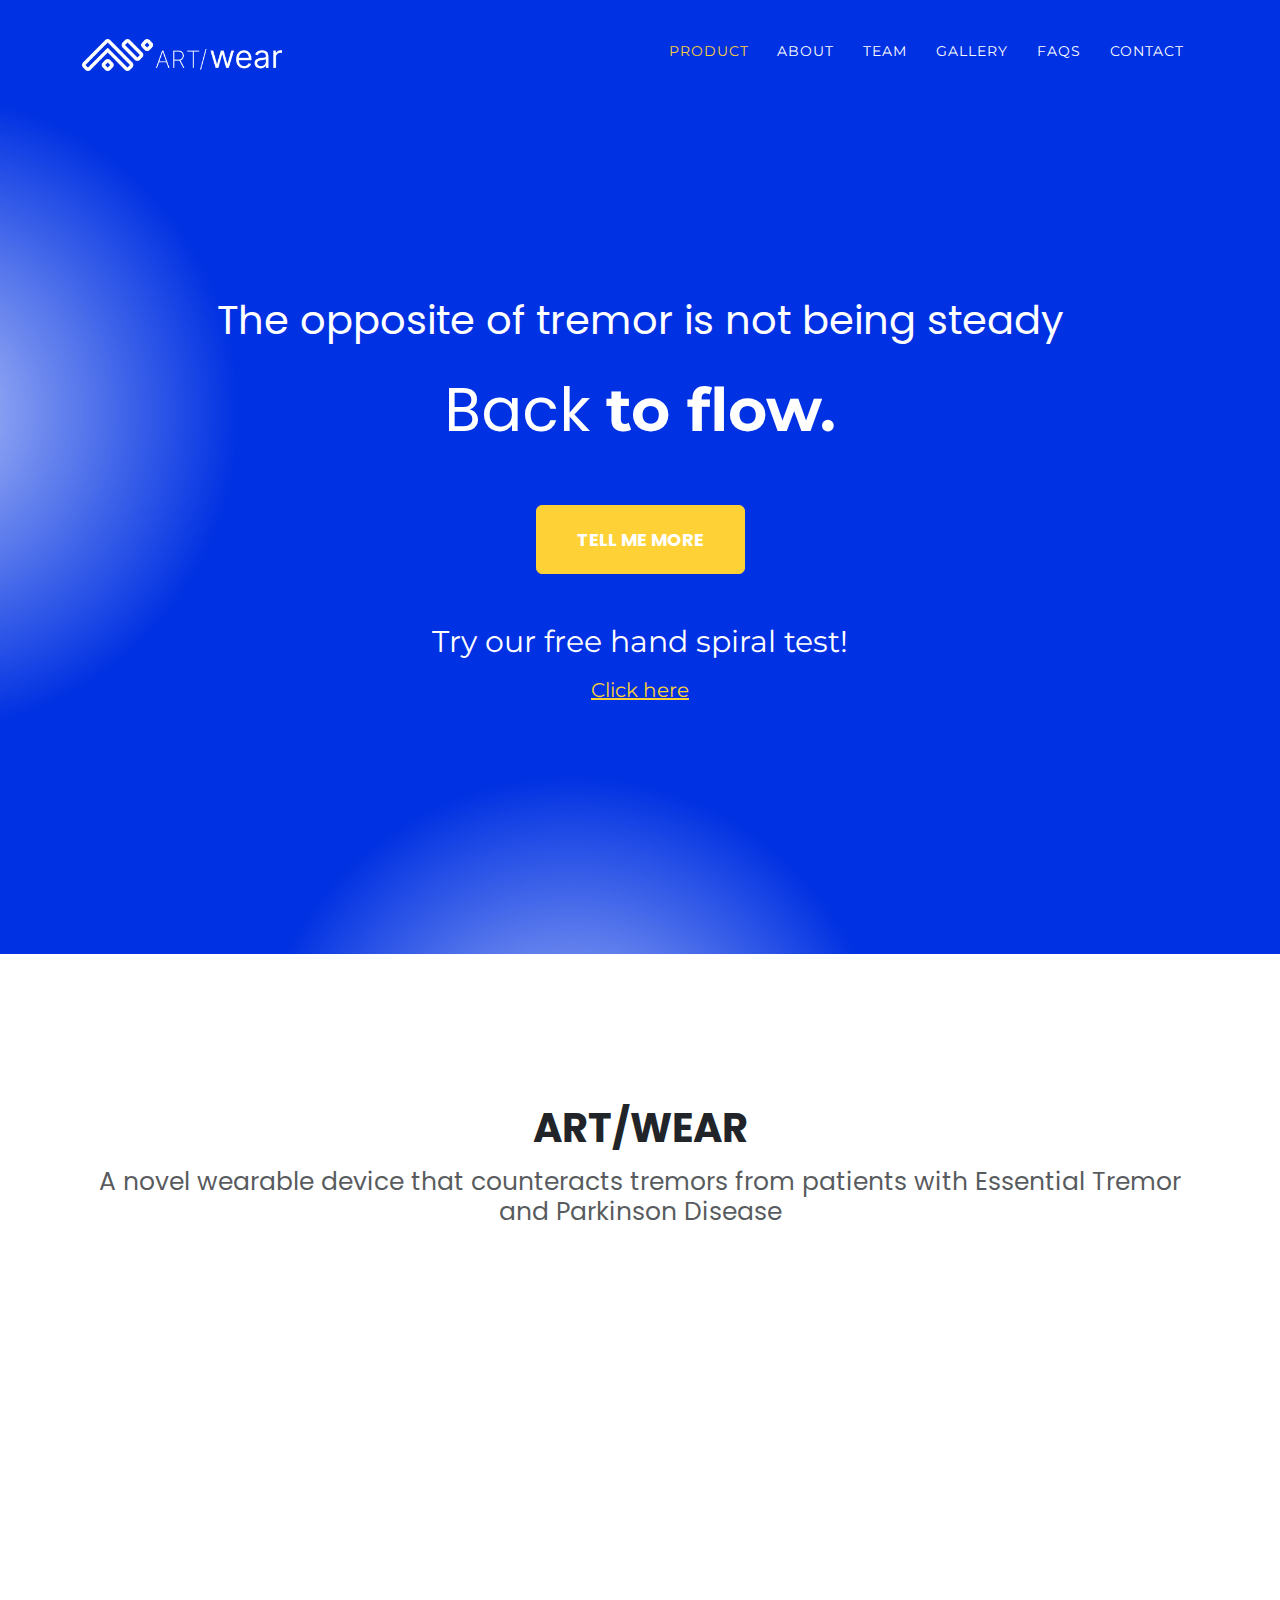
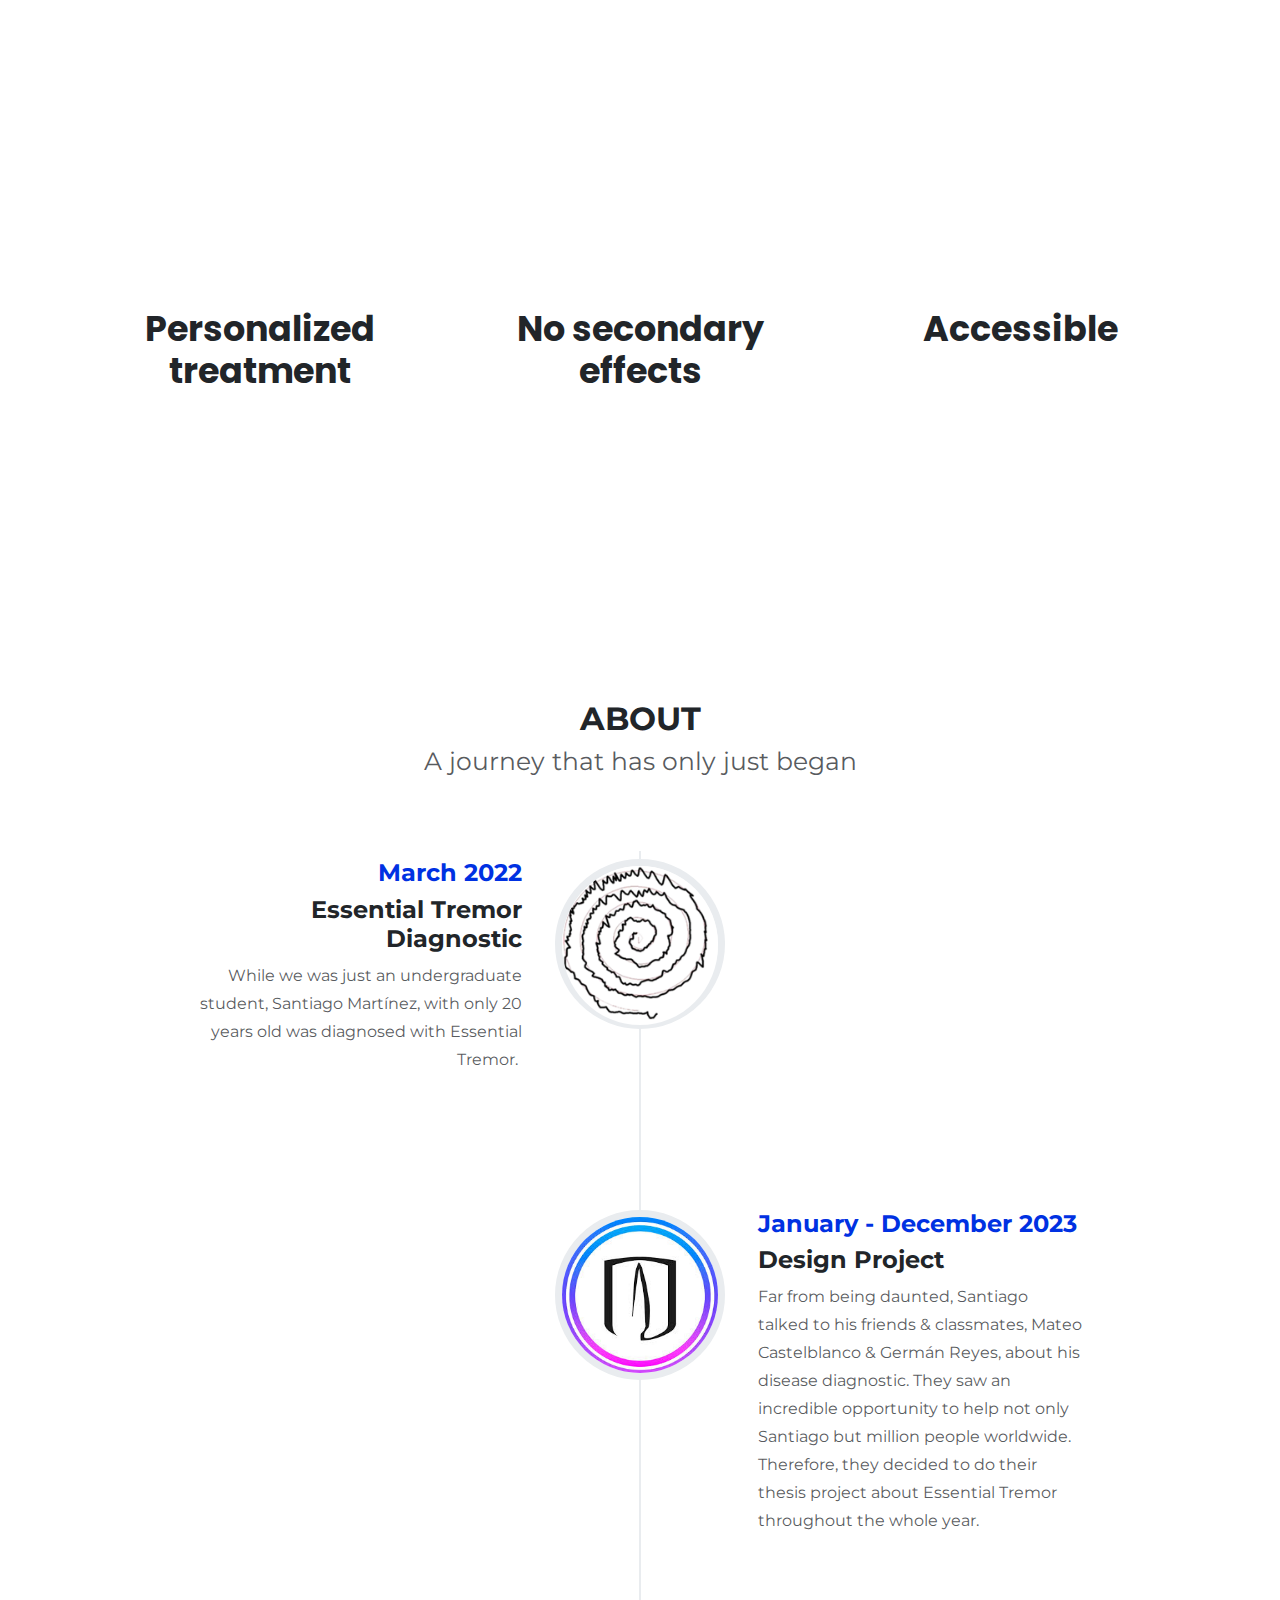
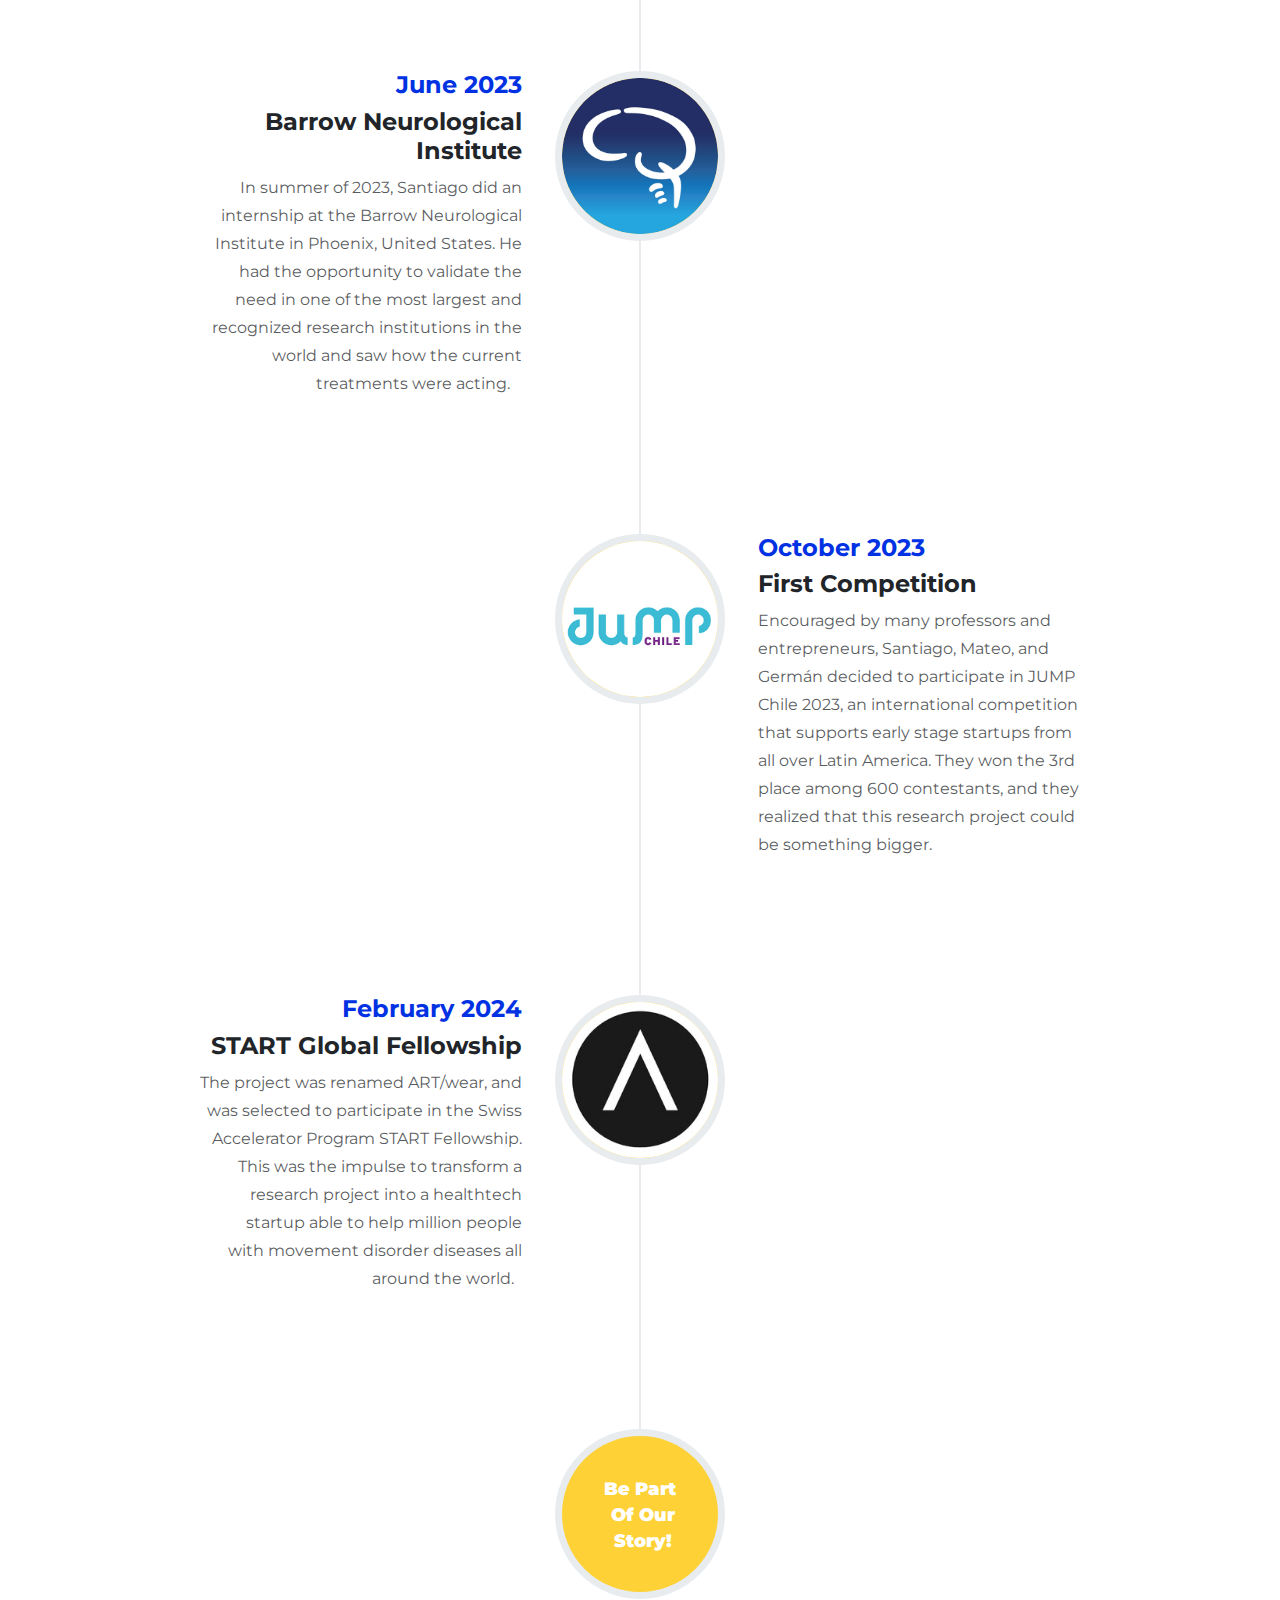
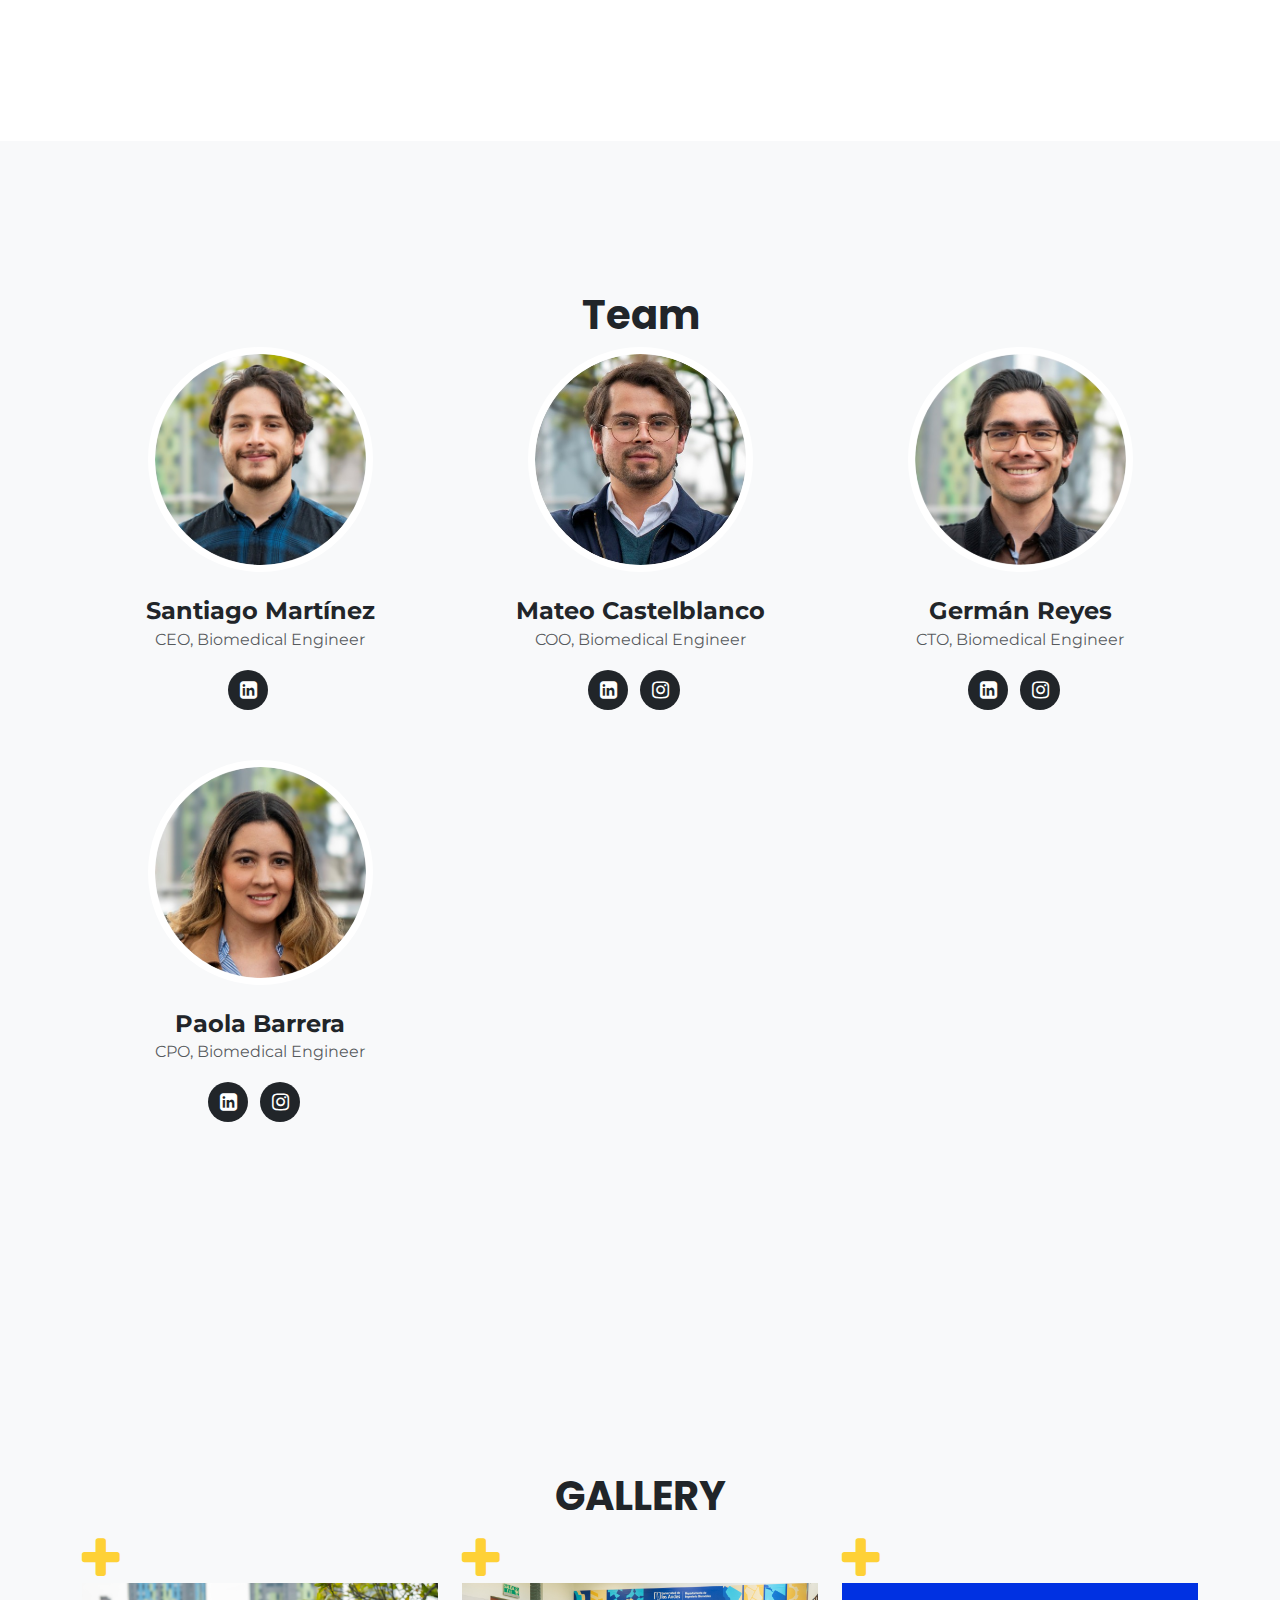
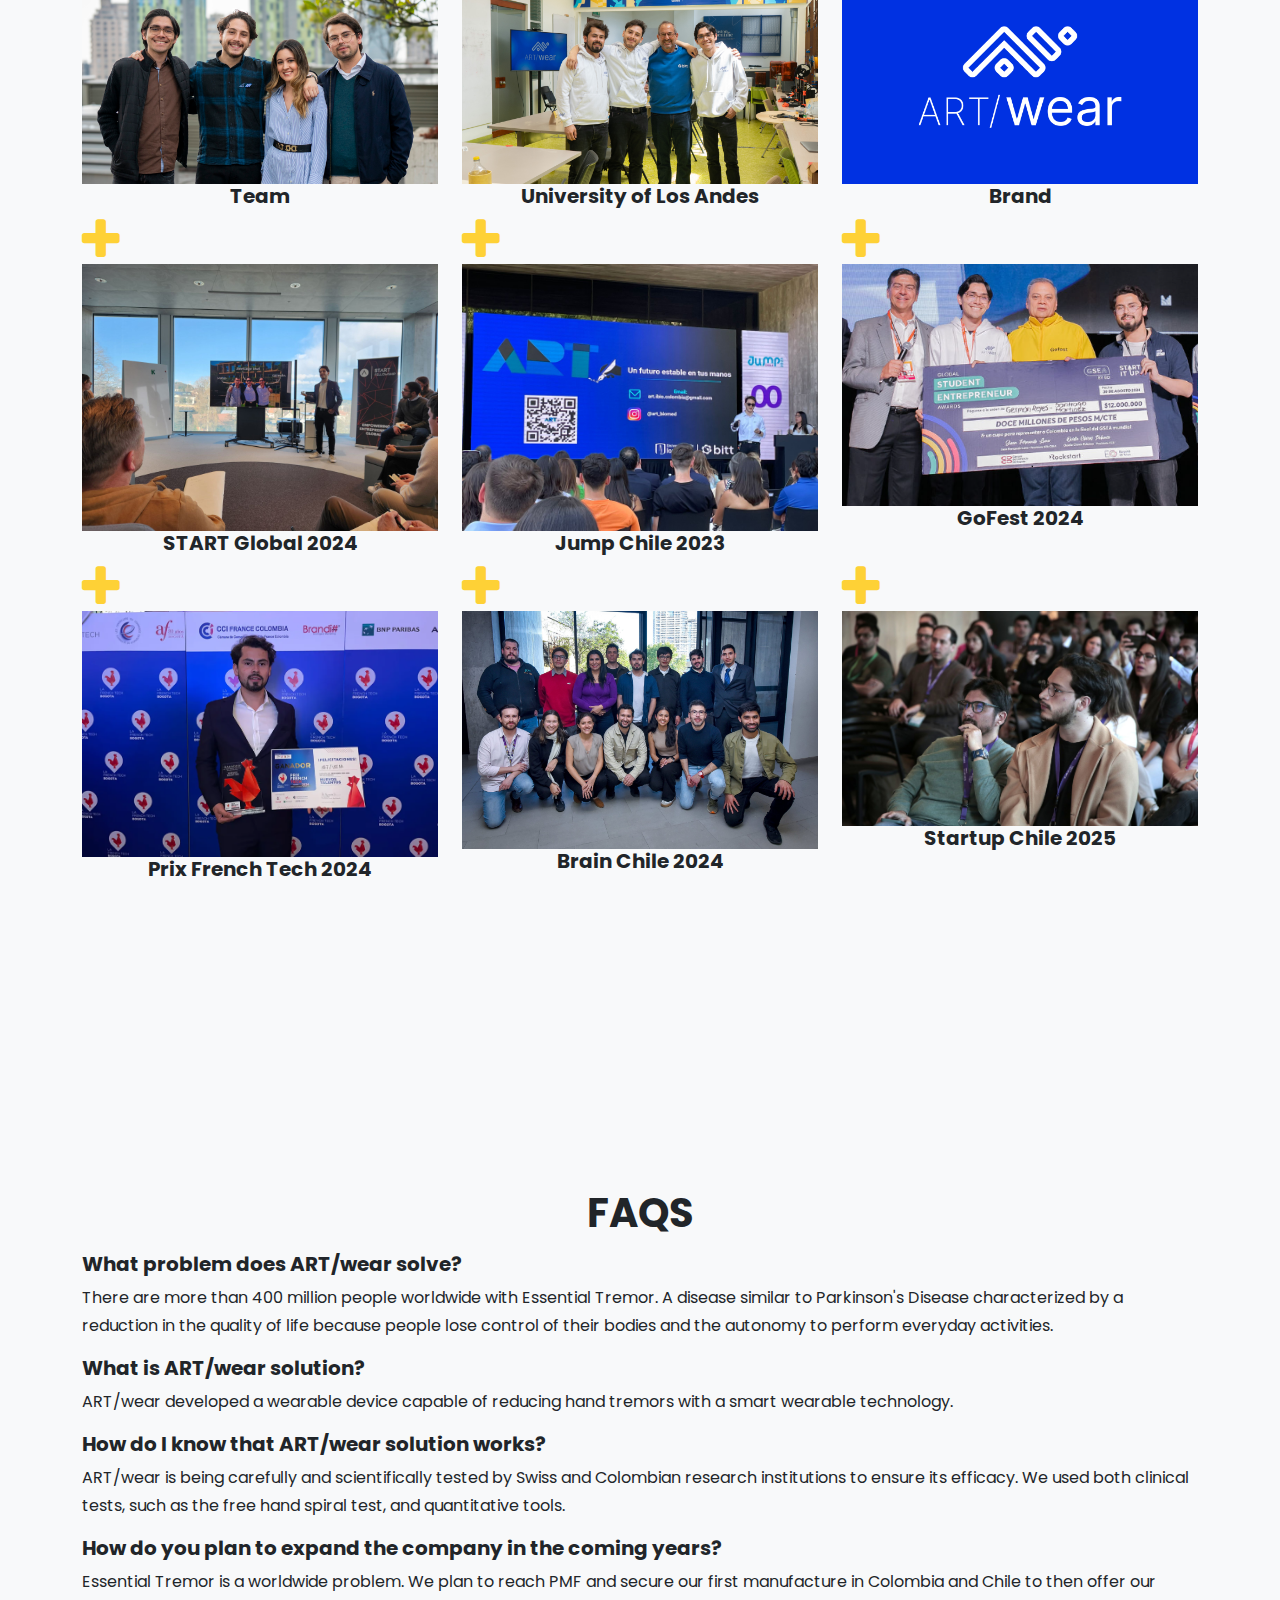
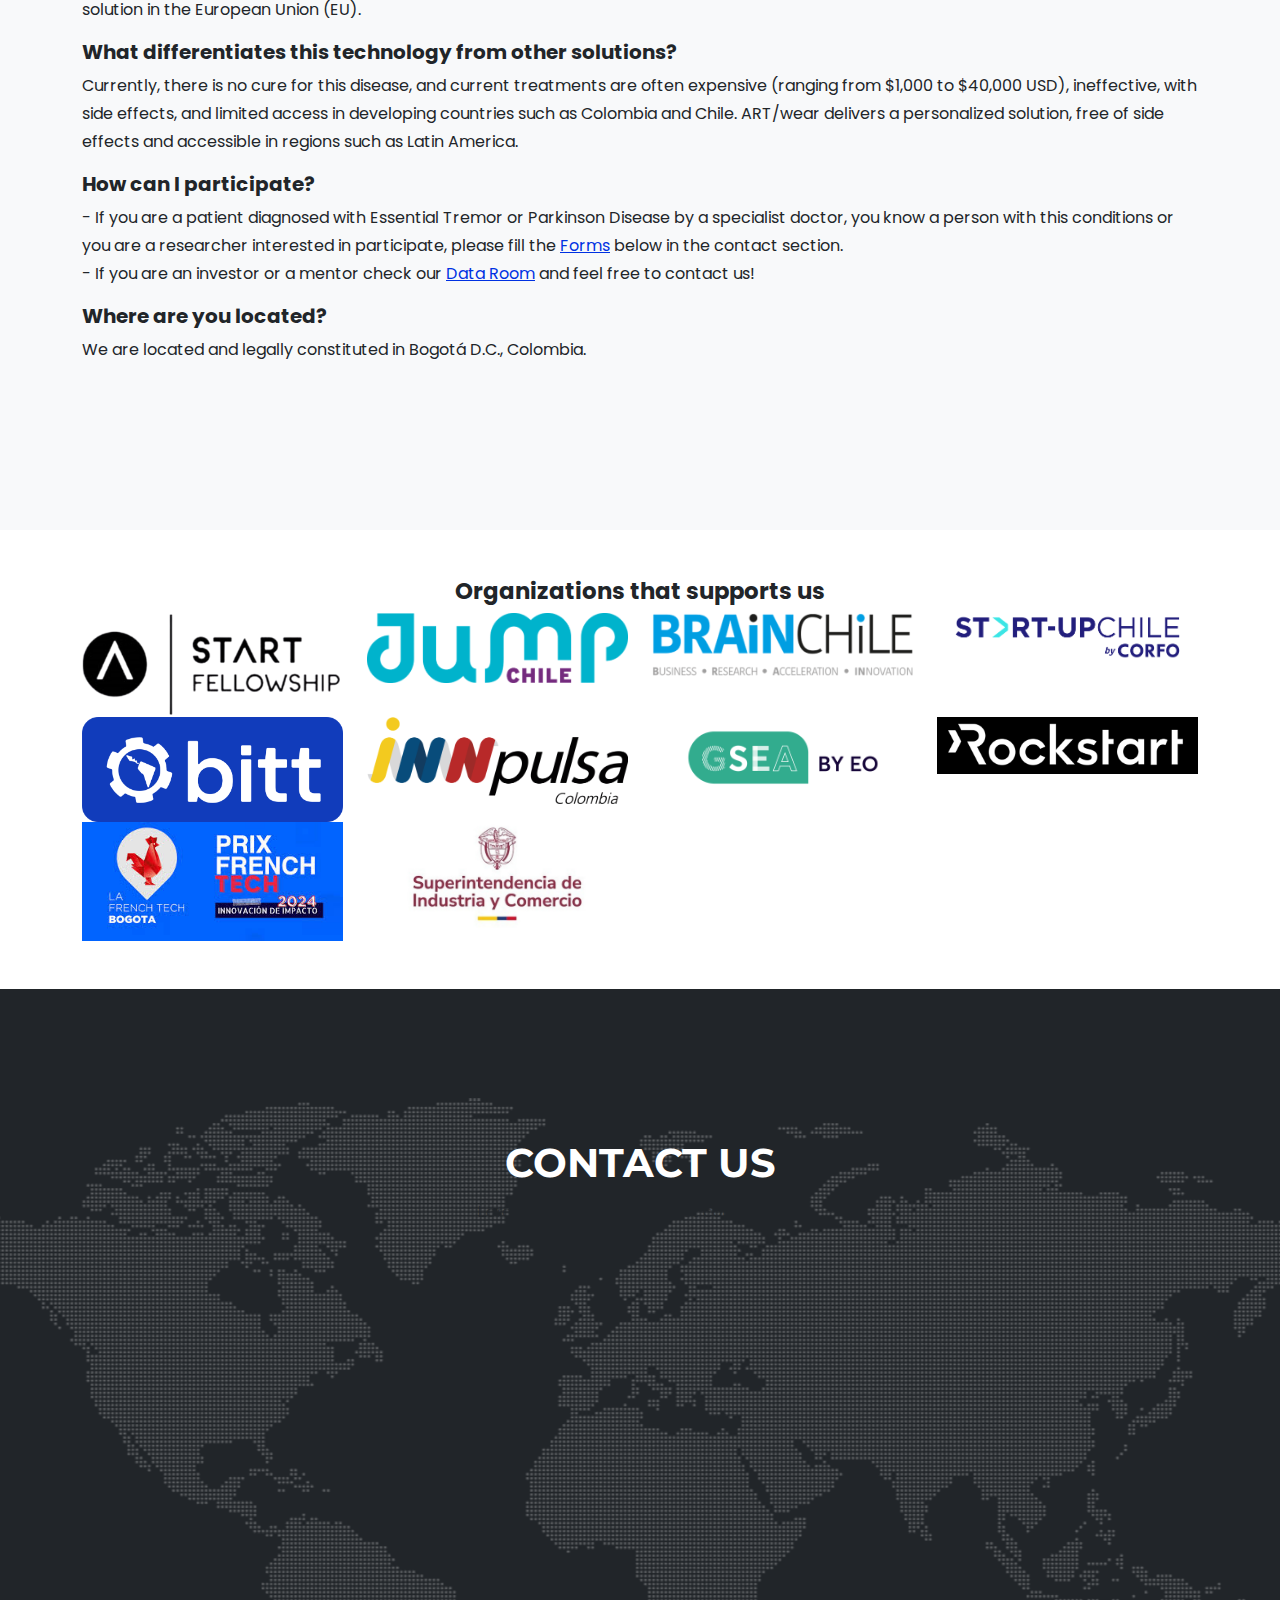
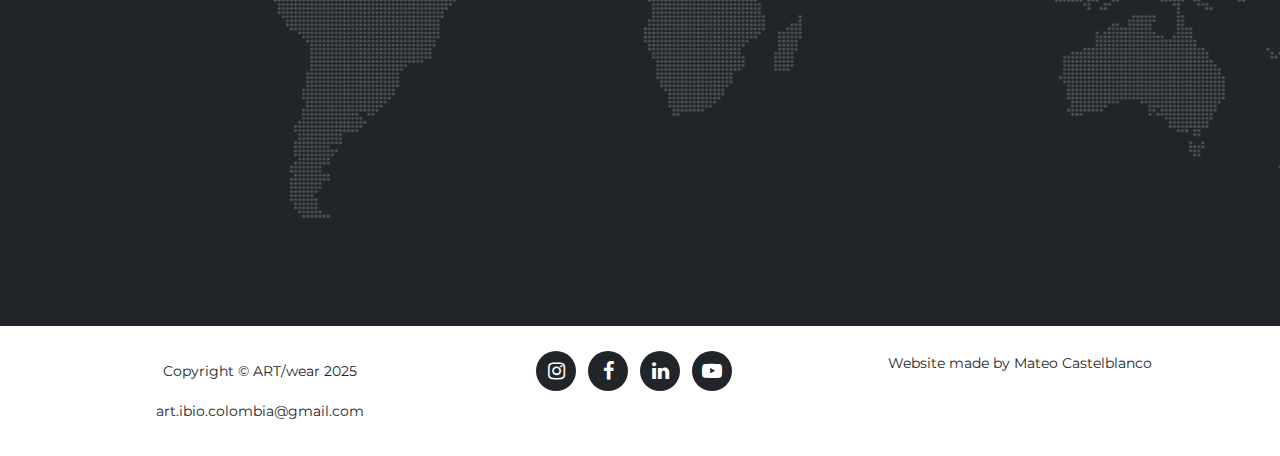
==== commit 661bc80b: "Add files via upload" ====
--- a/index.html
+++ b/index.html
@@ -33,7 +33,7 @@
             <div class="intro-text">
                 <div class="intro-lead-in"><span data-aos="fade" data-aos-duration="1000" data-aos-delay="500" style="font-family: Poppins, sans-serif;">The opposite of tremor is not being steady</span></div><span data-aos="fade-down" data-aos-delay="1500" style="font-size: 60px;font-family: Poppins, sans-serif;">Back&nbsp;</span><span data-aos="fade-down" data-aos-delay="2250" style="font-size: 60px;font-weight: bold;">to flow.</span>
                 <div class="intro-heading text-uppercase"><span></span></div><a class="btn btn-primary btn-xl text-uppercase" role="button" href="#services" style="font-family: Poppins, sans-serif;font-weight: bold;">Tell mE more</a>
-                <div class="col"><span style="font-size: 27px;"><br>Do you want to do a Essential Tremor test?<br><a style="font-size: 20px;" href="https://www.artwear.tech/spiraltest.html">Click here</a><br><br></span></div><span style="font-size: 20px;font-weight: bold;"></span>
+                <div class="col"><span style="font-size: 30px;"><br>Try our free hand spiral test!<br><a style="font-size: 20px;" href="https://www.artwear.tech/spiraltest.html" target="_blank">Click here</a><br><br></span></div><span style="font-size: 20px;font-weight: bold;"></span>
             </div>
         </div>
     </header>
@@ -110,7 +110,7 @@
                                     <h4 class="subheading">Barrow Neurological Institute</h4>
                                 </div>
                                 <div class="timeline-body">
-                                    <p class="text-muted">In summer of 2023, Santiago did an internship at the Barrow Neurological Institute in Phoenix, United States.&nbsp;He had the opportunity to validate the need in one of the most largest and recognized research institutions in the world and saw how they how the current treatments were acting.&nbsp;&nbsp;&nbsp;</p>
+                                    <p class="text-muted">In summer of 2023, Santiago did an internship at the Barrow Neurological Institute in Phoenix, United States.&nbsp;He had the opportunity to validate the need in one of the most largest and recognized research institutions in the world and saw how the current treatments were acting.&nbsp;&nbsp;&nbsp;</p>
                                 </div>
                             </div>
                         </li>
@@ -122,7 +122,7 @@
                                     <h4 class="subheading">First Competition</h4>
                                 </div>
                                 <div class="timeline-body">
-                                    <p class="text-muted">Encouraged by many professors and entrepreneurs, Santiago, Mateo and Germán decided to participate in JUMP Chile 2023, an international competition that supports early stage startups from all over Latin America. They won the 3rd place among 600 contestants, and they realized that this research project could be something bigger.</p>
+                                    <p class="text-muted">Encouraged by many professors and entrepreneurs, Santiago, Mateo, and Germán decided to participate in JUMP Chile 2023, an international competition that supports early stage startups from all over Latin America. They won the 3rd place among 600 contestants, and they realized that this research project could be something bigger.</p>
                                 </div>
                             </div>
                         </li>
@@ -134,7 +134,7 @@
                                     <h4 class="subheading">START Global Fellowship</h4>
                                 </div>
                                 <div class="timeline-body">
-                                    <p class="text-muted">The group was named ART/wear, and was selected to participate in the Swiss Accelerator Program START Fellowship. This was the impulse to transform a research project into a healthtech startup able to help million people with&nbsp;movement disorder diseases all around the world.&nbsp;&nbsp;</p>
+                                    <p class="text-muted">The project was renamed ART/wear, and was selected to participate in the Swiss Accelerator Program START Fellowship. This was the impulse to transform a research project into a healthtech startup able to help million people with&nbsp;movement disorder diseases all around the world.&nbsp;&nbsp;</p>
                                 </div>
                             </div>
                         </li>
@@ -297,13 +297,17 @@
                 <div class="col-lg-12 text-center">
                     <h2 class="text-uppercase section-heading" style="font-family: Poppins, sans-serif;">FAQS</h2>
                     <h1 style="font-weight: bold;font-size: 20px;font-family: Poppins, sans-serif;text-align: left;">What problem does ART/wear solve?</h1>
-                    <p style="text-align: left;font-family: Poppins, sans-serif;">There are more than 400 million people worldwide with Essential Tremor. A disease similar to Parkinson's Disease characterized by a reduction in quality of life because people lose control of their bodies and the autonomy to perform everyday activities.&nbsp;</p>
+                    <p style="text-align: left;font-family: Poppins, sans-serif;">There are more than 400 million people worldwide with Essential Tremor. A disease similar to Parkinson's Disease characterized by a reduction in the quality of life because people lose control of their bodies and the autonomy to perform everyday activities.&nbsp;</p>
                     <h1 style="font-weight: bold;font-size: 20px;font-family: Poppins, sans-serif;text-align: left;">What is ART/wear solution?</h1>
                     <p style="text-align: left;font-family: Poppins, sans-serif;">ART/wear developed a wearable device capable of reducing hand tremors with a smart wearable technology.</p>
+                    <h1 style="font-weight: bold;font-size: 20px;font-family: Poppins, sans-serif;text-align: left;">How do I know that ART/wear solution works?</h1>
+                    <p style="text-align: left;font-family: Poppins, sans-serif;">ART/wear is being carefully and scientifically tested by Swiss and Colombian research institutions to ensure its efficacy. We used both clinical tests, such as the free hand spiral test, and quantitative tools.</p>
+                    <h1 style="font-weight: bold;font-size: 20px;font-family: Poppins, sans-serif;text-align: left;">How do you plan to expand the company in the coming years?</h1>
+                    <p style="text-align: left;font-family: Poppins, sans-serif;">Essential Tremor is a worldwide problem. We plan to reach PMF and secure our first manufacture in Colombia and Chile to then offer our solution in the European Union (EU).</p>
                     <h1 style="font-weight: bold;font-size: 20px;font-family: Poppins, sans-serif;text-align: left;">What differentiates this technology from other solutions?</h1>
-                    <p style="text-align: left;font-family: Poppins, sans-serif;">Currently, there is no cure for this disease, and current treatments are often expensive (ranging from $1,000 to $40,000 USD), ineffective (they can cause side effects), and inaccessible in developing countries such as Colombia and Chile. ART/wear delivers a solution personalized, free-side effects and accessible in countries of Latin America.</p>
+                    <p style="text-align: left;font-family: Poppins, sans-serif;">Currently, there is no cure for this disease, and current treatments are often expensive (ranging from $1,000 to $40,000 USD), ineffective, with side effects, and limited access in developing countries such as Colombia and Chile. ART/wear delivers a personalized solution, free of side effects and accessible&nbsp;in regions such as Latin America.</p>
                     <h1 style="font-weight: bold;font-size: 20px;font-family: Poppins, sans-serif;text-align: left;">How can I participate?</h1>
-                    <p style="text-align: left;font-family: Poppins, sans-serif;">- If you are a patient diagnosed with Essential Tremor or Parkinson Disease by a specialist doctor, please fill the <a href="#contact" style="color: rgb(0,49,226);">Forms</a>&nbsp;below in the contact section. <br>- If you are a an investor or a mentor check our <a href="https://mateo-novus.notion.site/Data-Room-1793e6afbc84809d803ce4c99cfd43dd" style="color: rgb(0,49,226);">Data Room</a>&nbsp;and feel free to contact us!</p>
+                    <p style="text-align: left;font-family: Poppins, sans-serif;">- If you are a patient diagnosed with Essential Tremor or Parkinson Disease by a specialist doctor, you know a person with this conditions or you are a researcher interested in participate, please fill the <a href="#contact" style="color: rgb(0,49,226);">Forms</a>&nbsp;below in the contact section. <br>- If you are an investor or a mentor check our <a href="https://mateo-novus.notion.site/Data-Room-1793e6afbc84809d803ce4c99cfd43dd" style="color: rgb(0,49,226);">Data Room</a>&nbsp;and feel free to contact us!</p>
                     <h1 style="font-weight: bold;font-size: 20px;font-family: Poppins, sans-serif;text-align: left;">Where are you located?</h1>
                     <p style="text-align: left;font-family: Poppins, sans-serif;">We are located and legally constituted in Bogotá D.C., Colombia.</p>
                 </div>
@@ -361,7 +365,13 @@
                 <div class="col-sm-6 col-md-3"><a href="https://www.instagram.com/p/DCWoAatuHuR/"><img class="img-fluid d-block mx-auto" src="assets/img/eabrebt.png"></a></div>
                 <div class="col-sm-6 col-md-3"><a href="#"><img class="img-fluid d-block mx-auto" src="assets/img/wvrev.png"></a></div>
                 <div class="col-sm-6 col-md-3"><a href="https://ingenieria.uniandes.edu.co/es/noticias/biomedicos-ganan-primer-puesto-global-student-entrepreneur-2024"><img class="img-fluid d-block mx-auto" src="assets/img/aervaerv.png" width="216" height="99"></a></div>
-                <div class="col-sm-6 col-md-3"><a href="https://lafrenchtechbogota.com/prixfrenchtech/"><img class="img-fluid d-block mx-auto" src="assets/img/esrfgrw.jpeg"></a></div>
+                <div class="col-sm-6 col-md-3"><img class="img-fluid d-block mx-auto" src="assets/img/Imagen10.png"><a href="https://lafrenchtechbogota.com/prixfrenchtech/"></a></div>
+            </div>
+            <div class="row">
+                <div class="col-sm-6 col-md-3"><a href="https://www.instagram.com/p/DCWoAatuHuR/"></a><img class="img-fluid d-block mx-auto" src="assets/img/esrfgrw.jpeg"></div>
+                <div class="col-sm-6 col-md-3"><a href="#"><img class="img-fluid d-block mx-auto" src="assets/img/Imagen12.jpg"></a></div>
+                <div class="col-sm-6 col-md-3"><a href="https://ingenieria.uniandes.edu.co/es/noticias/biomedicos-ganan-primer-puesto-global-student-entrepreneur-2024"></a></div>
+                <div class="col-sm-6 col-md-3"><a href="https://lafrenchtechbogota.com/prixfrenchtech/"></a></div>
             </div>
         </div>
     </section><section id="contact" style="background-image: url('assets/img/map-image.png');">
@@ -463,7 +473,7 @@
                             <div class="modal-body">
                                 <h2 class="text-uppercase">START Global 2024</h2>
                                 <p class="text-muted item-intro">Startup accelerator program</p><img class="img-fluid d-block mx-auto" src="assets/img/portfolio/1711915591396.jpeg">
-                                <p><span style="color: rgba(33, 37, 41, 0.75);">Santiago Martínez pitching to the START Global committee for fundraising in St. Gallen, Switzerland.</span></p>
+                                <p><br>Santiago Martínez pitching to the START Global investment committee for fundraising in St. Gallen, Switzerland. He won a gran of $23,000 CHF.</p>
                                 <ul class="list-unstyled">
                                     <li>Date: March 2024</li>
                                 </ul><button class="btn btn-primary" type="button" data-bs-dismiss="modal"><i class="fa fa-times"></i><span>&nbsp;Close</span></button>
@@ -503,7 +513,7 @@
                             <div class="modal-body">
                                 <h2 class="text-uppercase">Gofest 2024</h2>
                                 <p class="text-muted item-intro">ART/wear pitching during GoFest at the ColombiaTechWeek festival.</p><img class="img-fluid d-block mx-auto" src="assets/img/portfolio/gofest.png">
-                                <p>Germán Reyes and Mateo Castelblanco receiving the 1st place prize at the Global Student Entrepreneur Award regional competition in Bogotá, Colombia. They won a ticket to compete at the Latin America competition on Rio de Janeiro, Brazil on 2025.</p>
+                                <p>Germán Reyes and Mateo Castelblanco receiving the 1st place prize and a grand of $3,000 USD&nbsp;at the Global Student Entrepreneur Award regional competition in Bogotá, Colombia. They won a ticket to compete at the Latin America competition on Rio de Janeiro, Brazil on 2025.</p>
                                 <ul class="list-unstyled">
                                     <li>Date: August 2024</li>
                                 </ul><button class="btn btn-primary" type="button" data-bs-dismiss="modal"><i class="fa fa-times"></i><span>&nbsp;Close</span></button>
@@ -523,7 +533,7 @@
                             <div class="modal-body">
                                 <h2 class="text-uppercase">Prix french tech 2024</h2>
                                 <p class="text-muted item-intro">New Talents Category winner.</p><img class="img-fluid d-block mx-auto" src="assets/img/portfolio/dvsdv.png">
-                                <p>Mateo Castelblanco won the 1st place at the Prix French Tech Competition organized by "La French Tech Bogotá". This contest open the opportunity to explore the french ecosystem in health.</p>
+                                <p>Mateo Castelblanco won the 1st place at the Prix French Tech Competition organized by "La French Tech Bogotá". This contest opened the opportunity to explore the French ecosystem in health.</p>
                                 <ul class="list-unstyled">
                                     <li>Date: September 2024</li>
                                 </ul><button class="btn btn-primary" type="button" data-bs-dismiss="modal"><i class="fa fa-times"></i><span>&nbsp;Close</span></button>
@@ -563,7 +573,7 @@
                             <div class="modal-body">
                                 <h2 class="text-uppercase">STARTUP Chile 2025</h2>
                                 <p class="text-muted item-intro">The next step to access market in Latin America</p><img class="img-fluid d-block mx-auto" src="assets/img/portfolio/areargw.png">
-                                <p>ART was selected as&nbsp;only Colombian&nbsp;and youngest startup in the build program from Startup Chile accelerator program among 3000 startups.</p>
+                                <p>ART/wear was selected as the only Colombian&nbsp;and youngest startup in the IGNITE BIG9 program from Startup Chile accelerator program among 3000 startups. They are receiving $30,000 USD.</p>
                                 <ul class="list-unstyled">
                                     <li>Date: April 2025</li>
                                 </ul><button class="btn btn-primary" type="button" data-bs-dismiss="modal"><i class="fa fa-times"></i><span>&nbsp;Close</span></button>
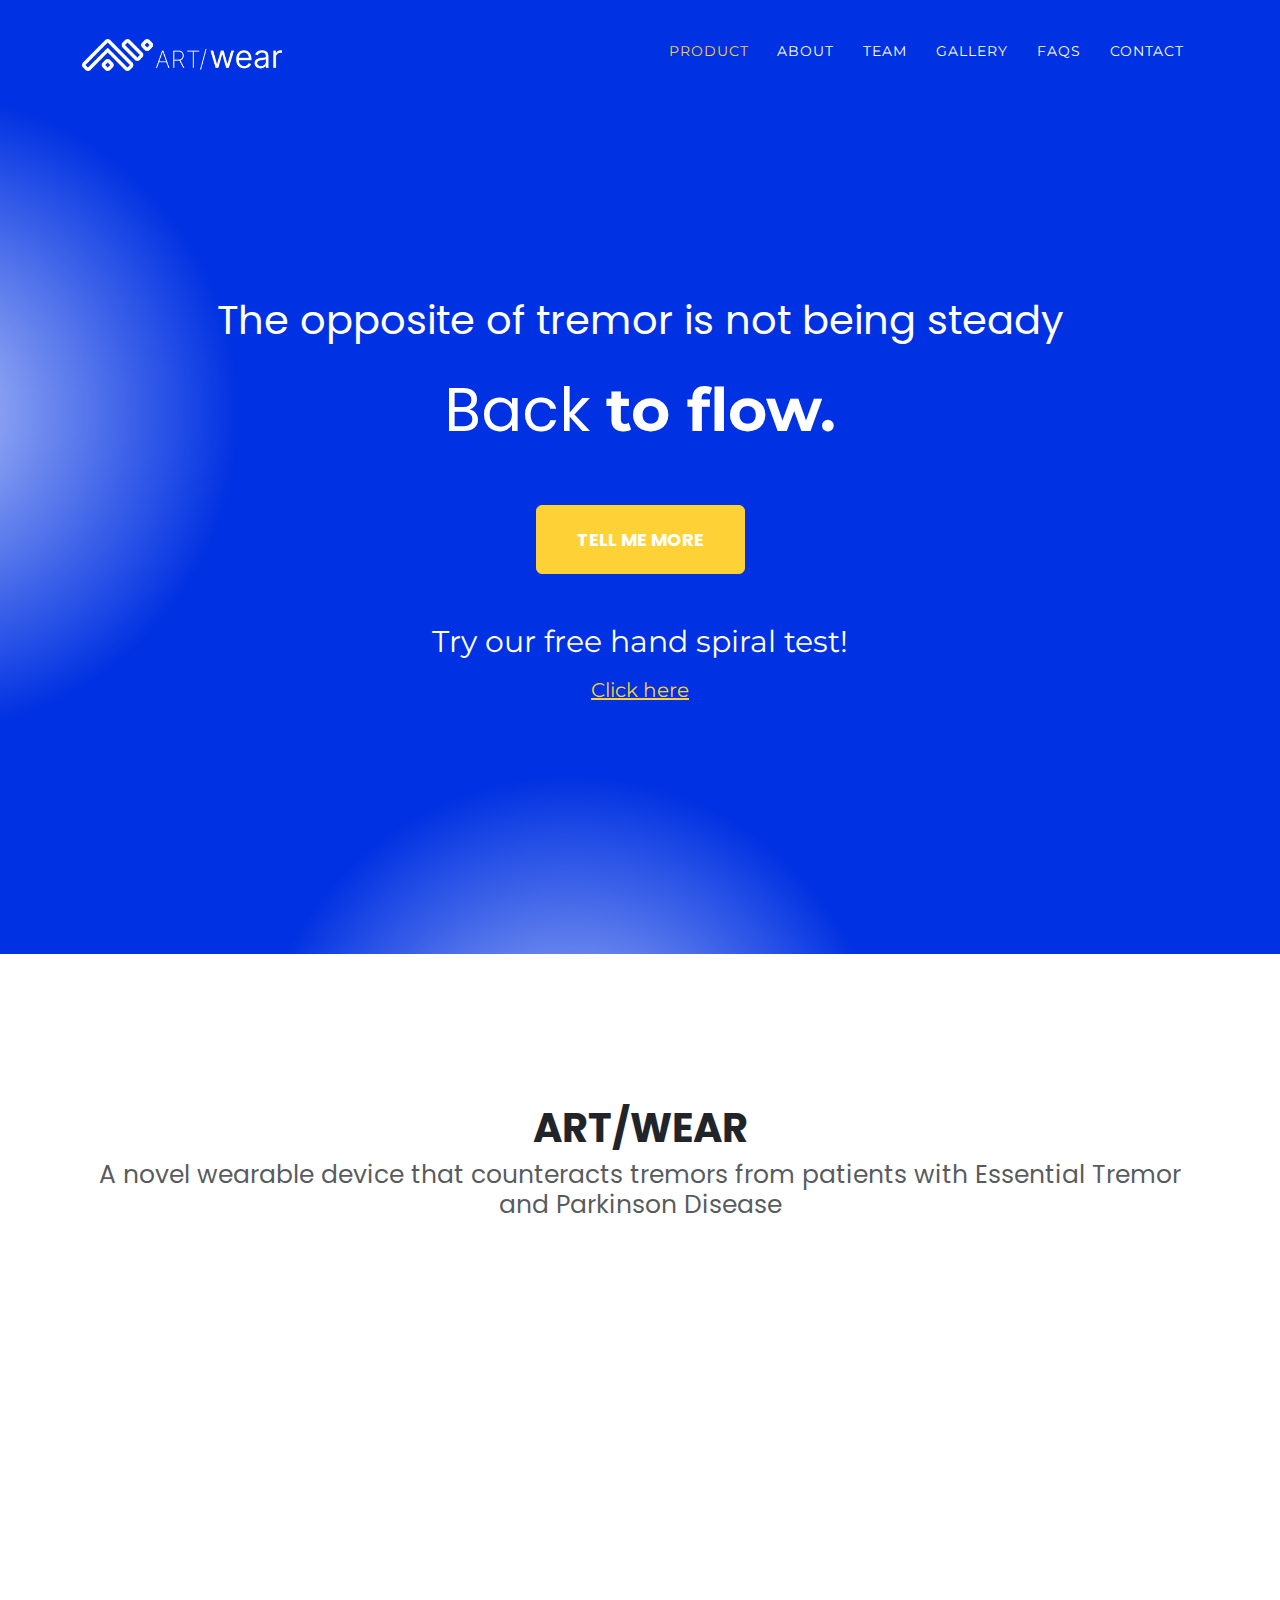
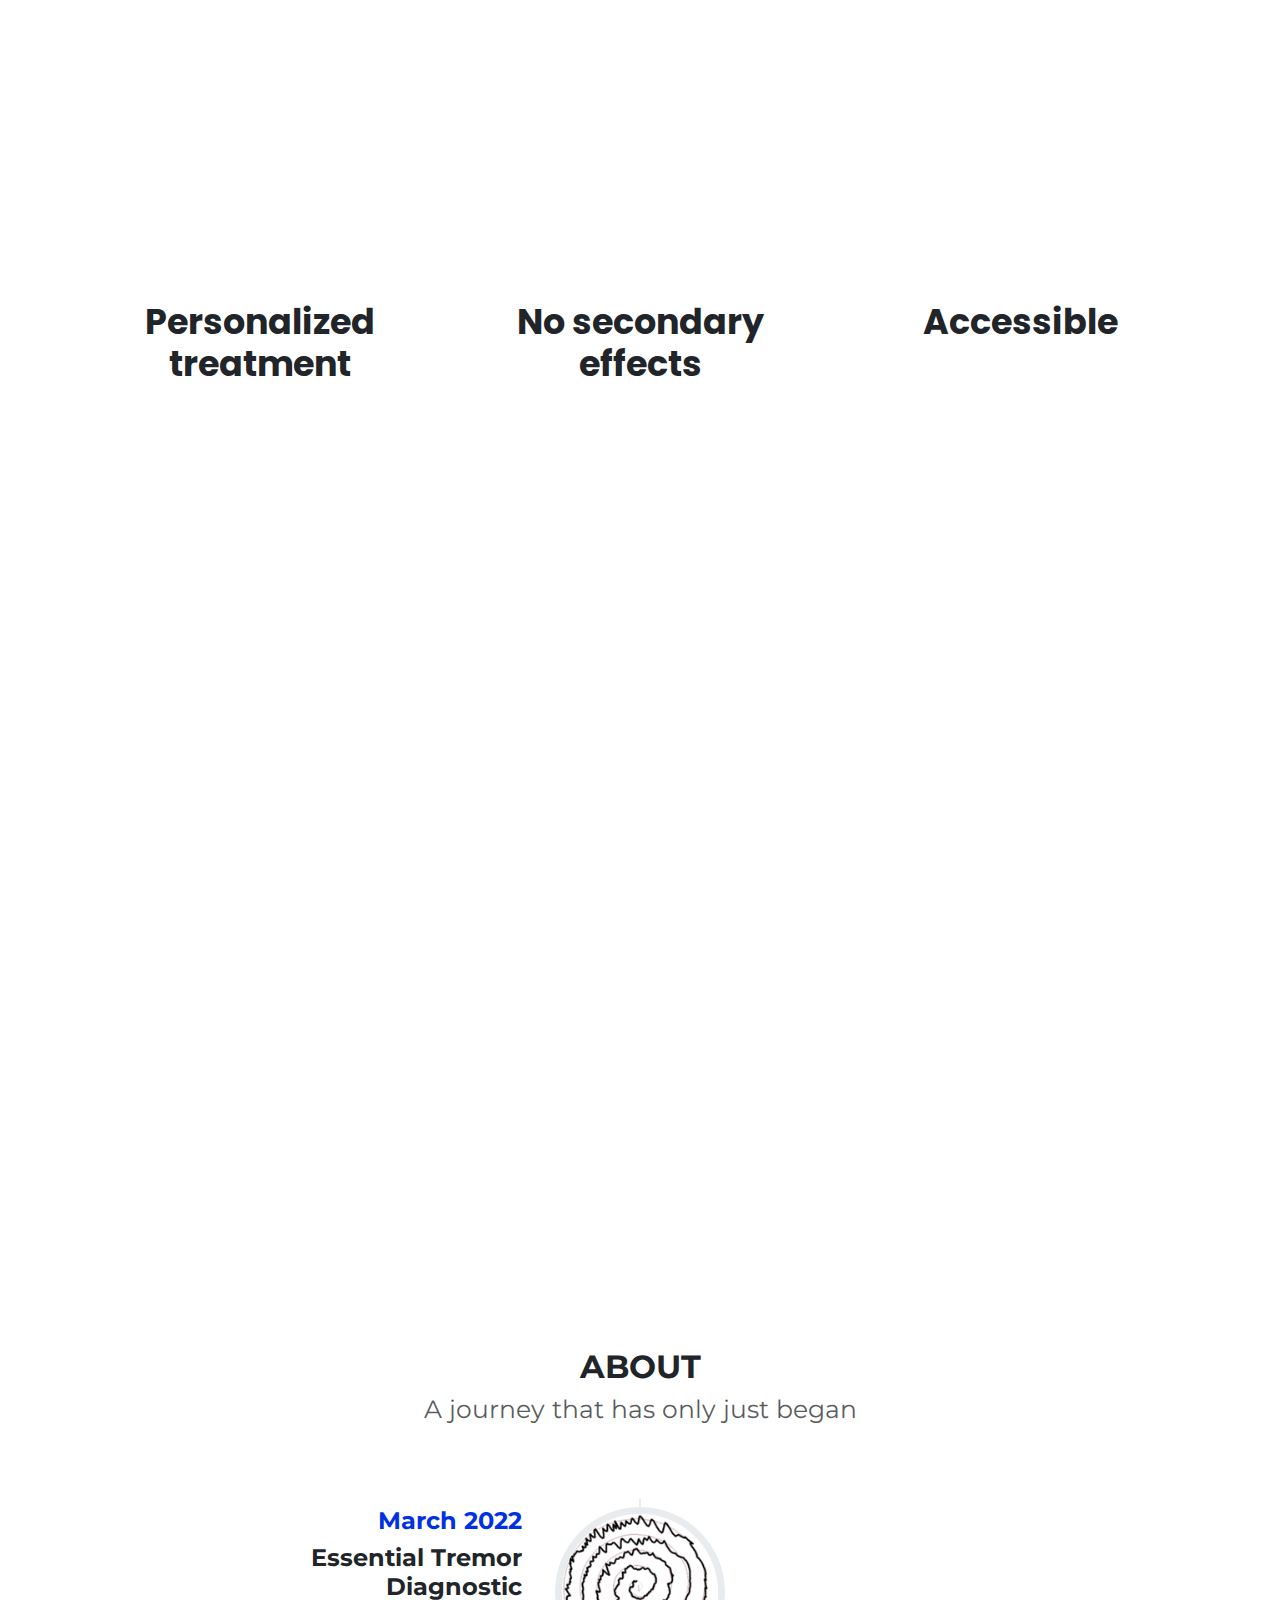
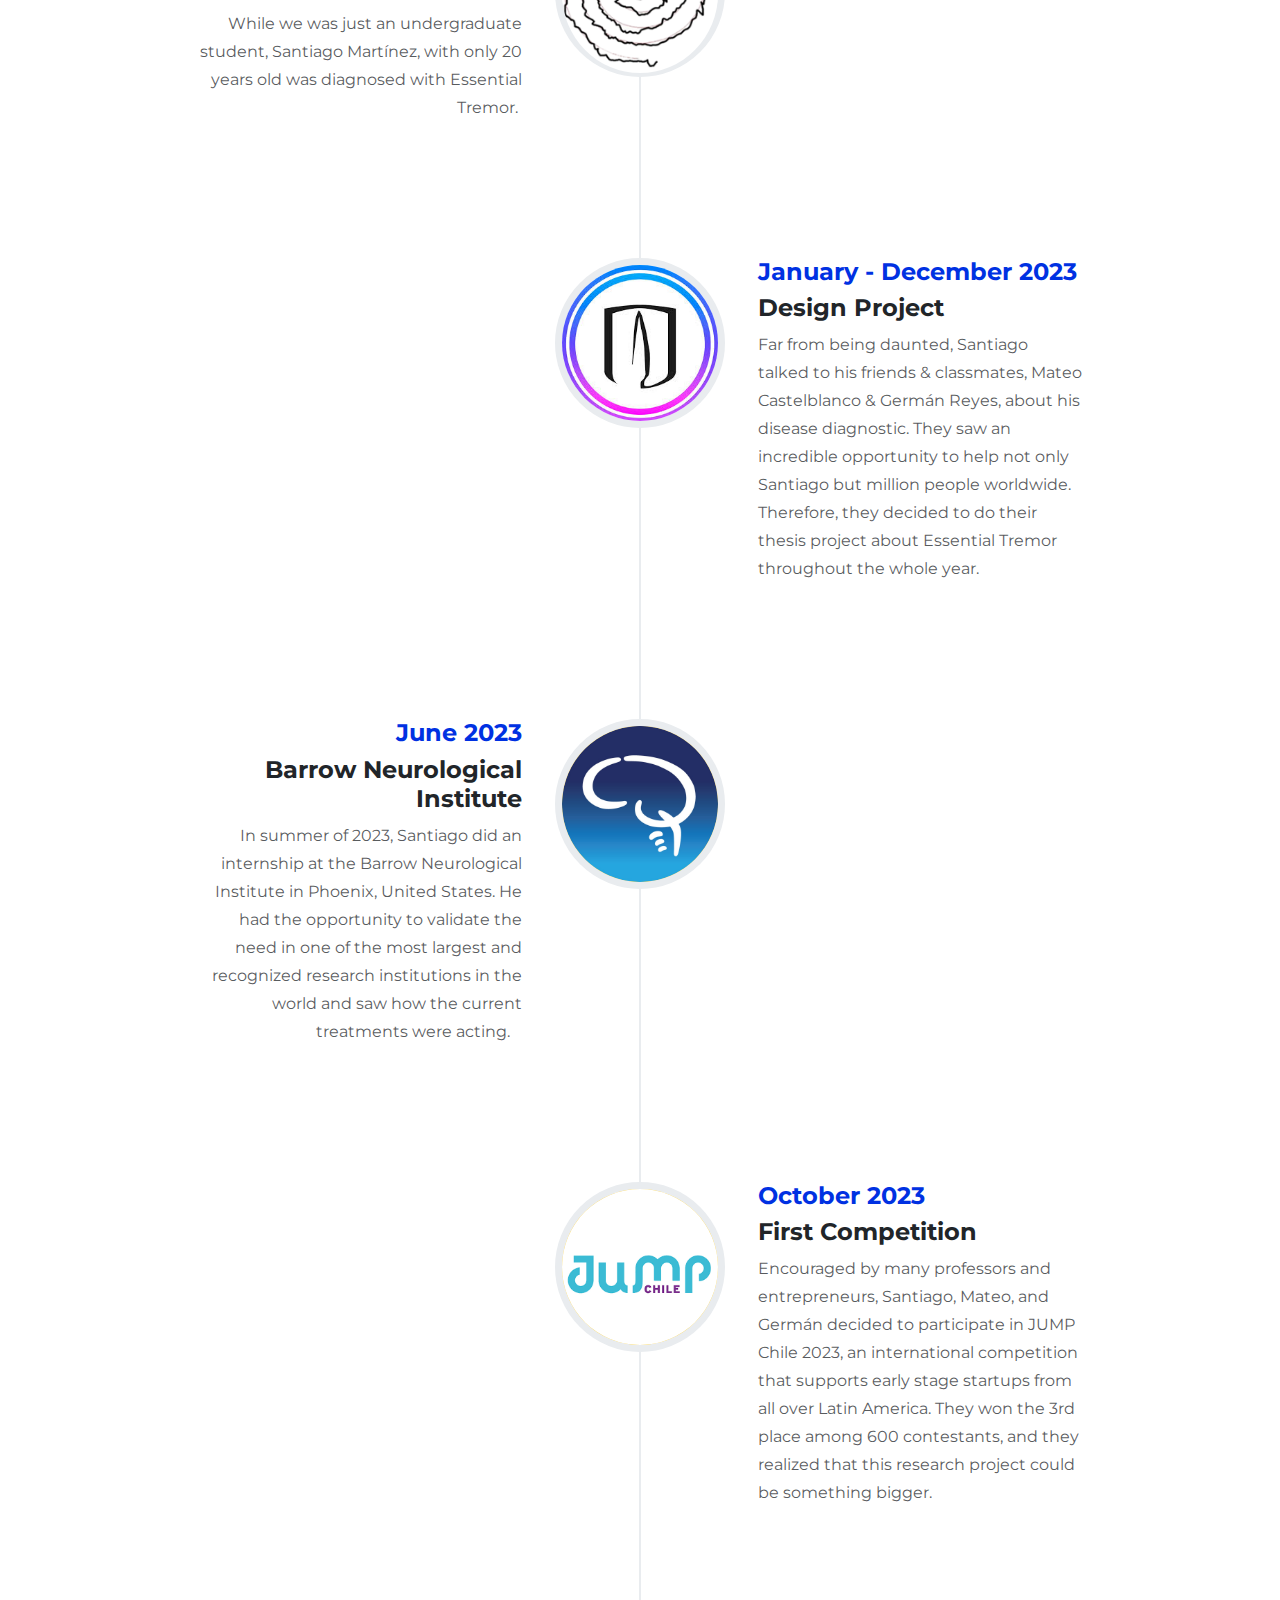
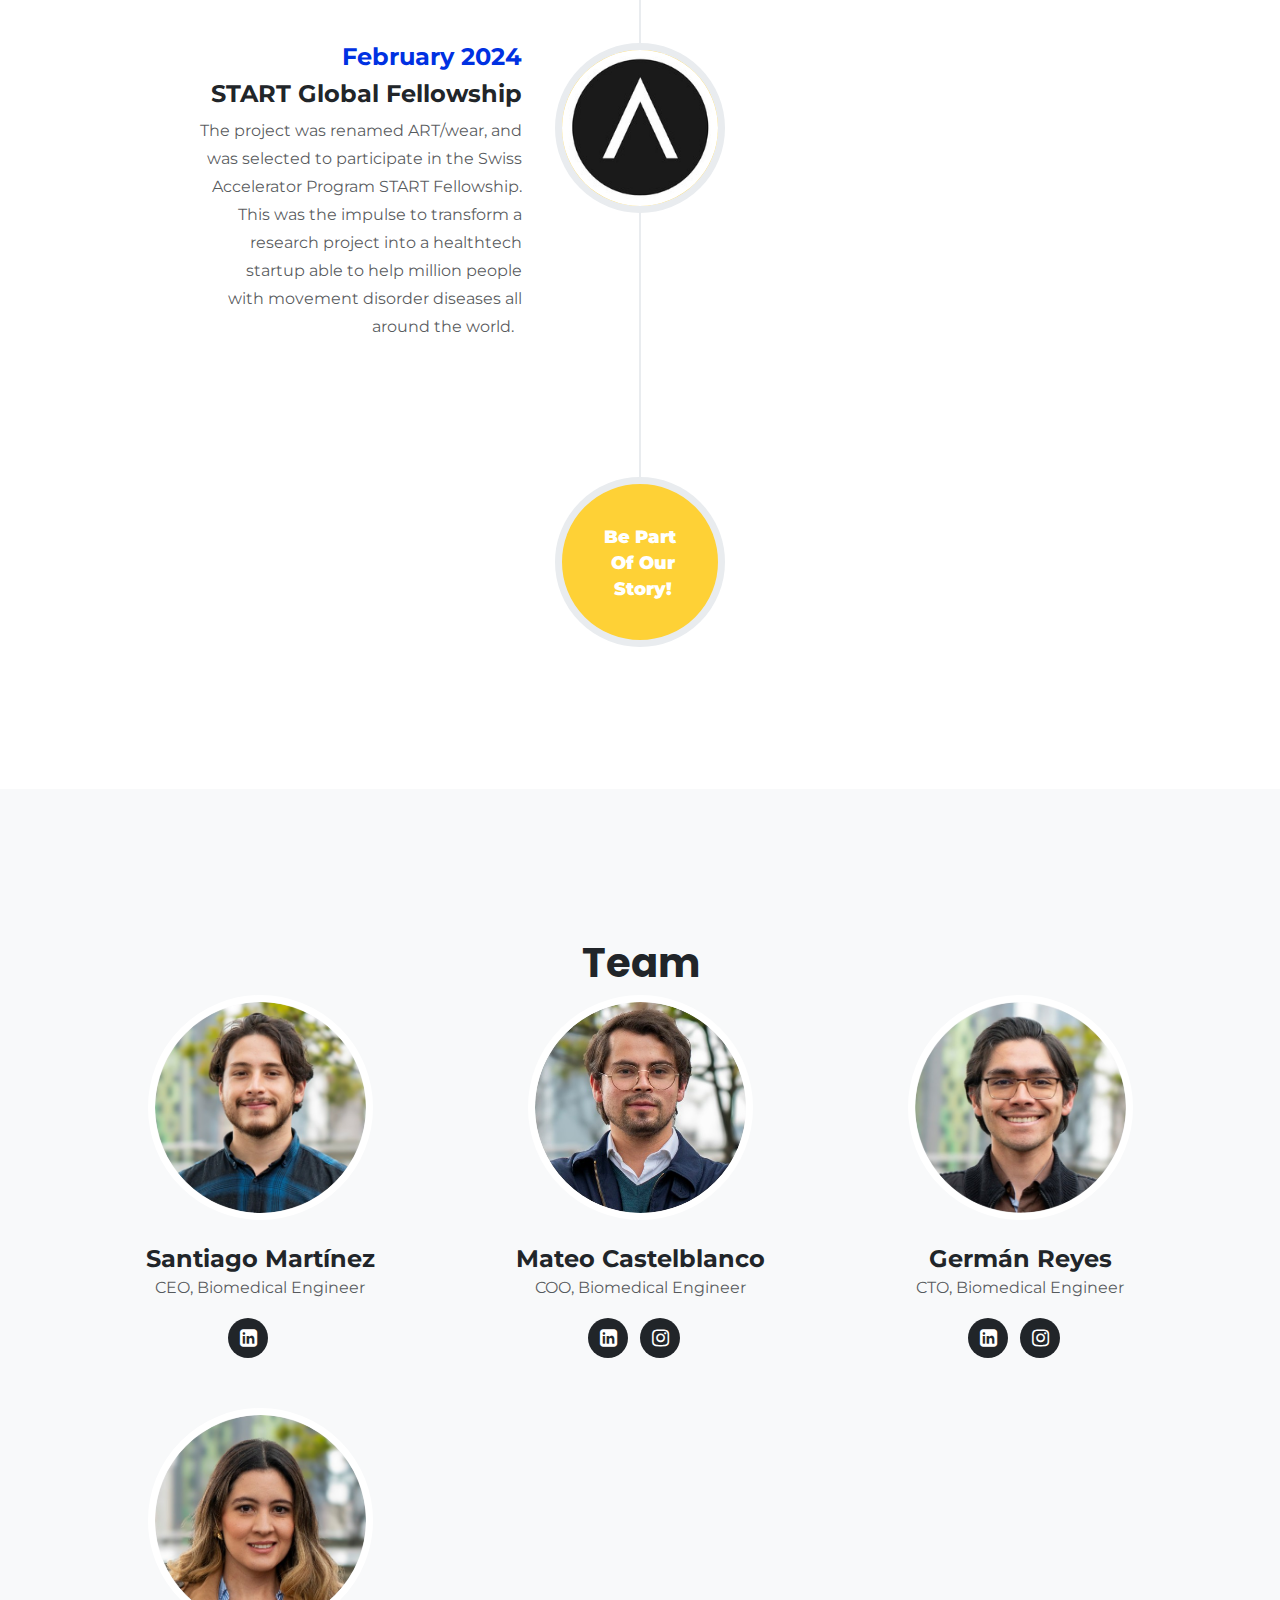
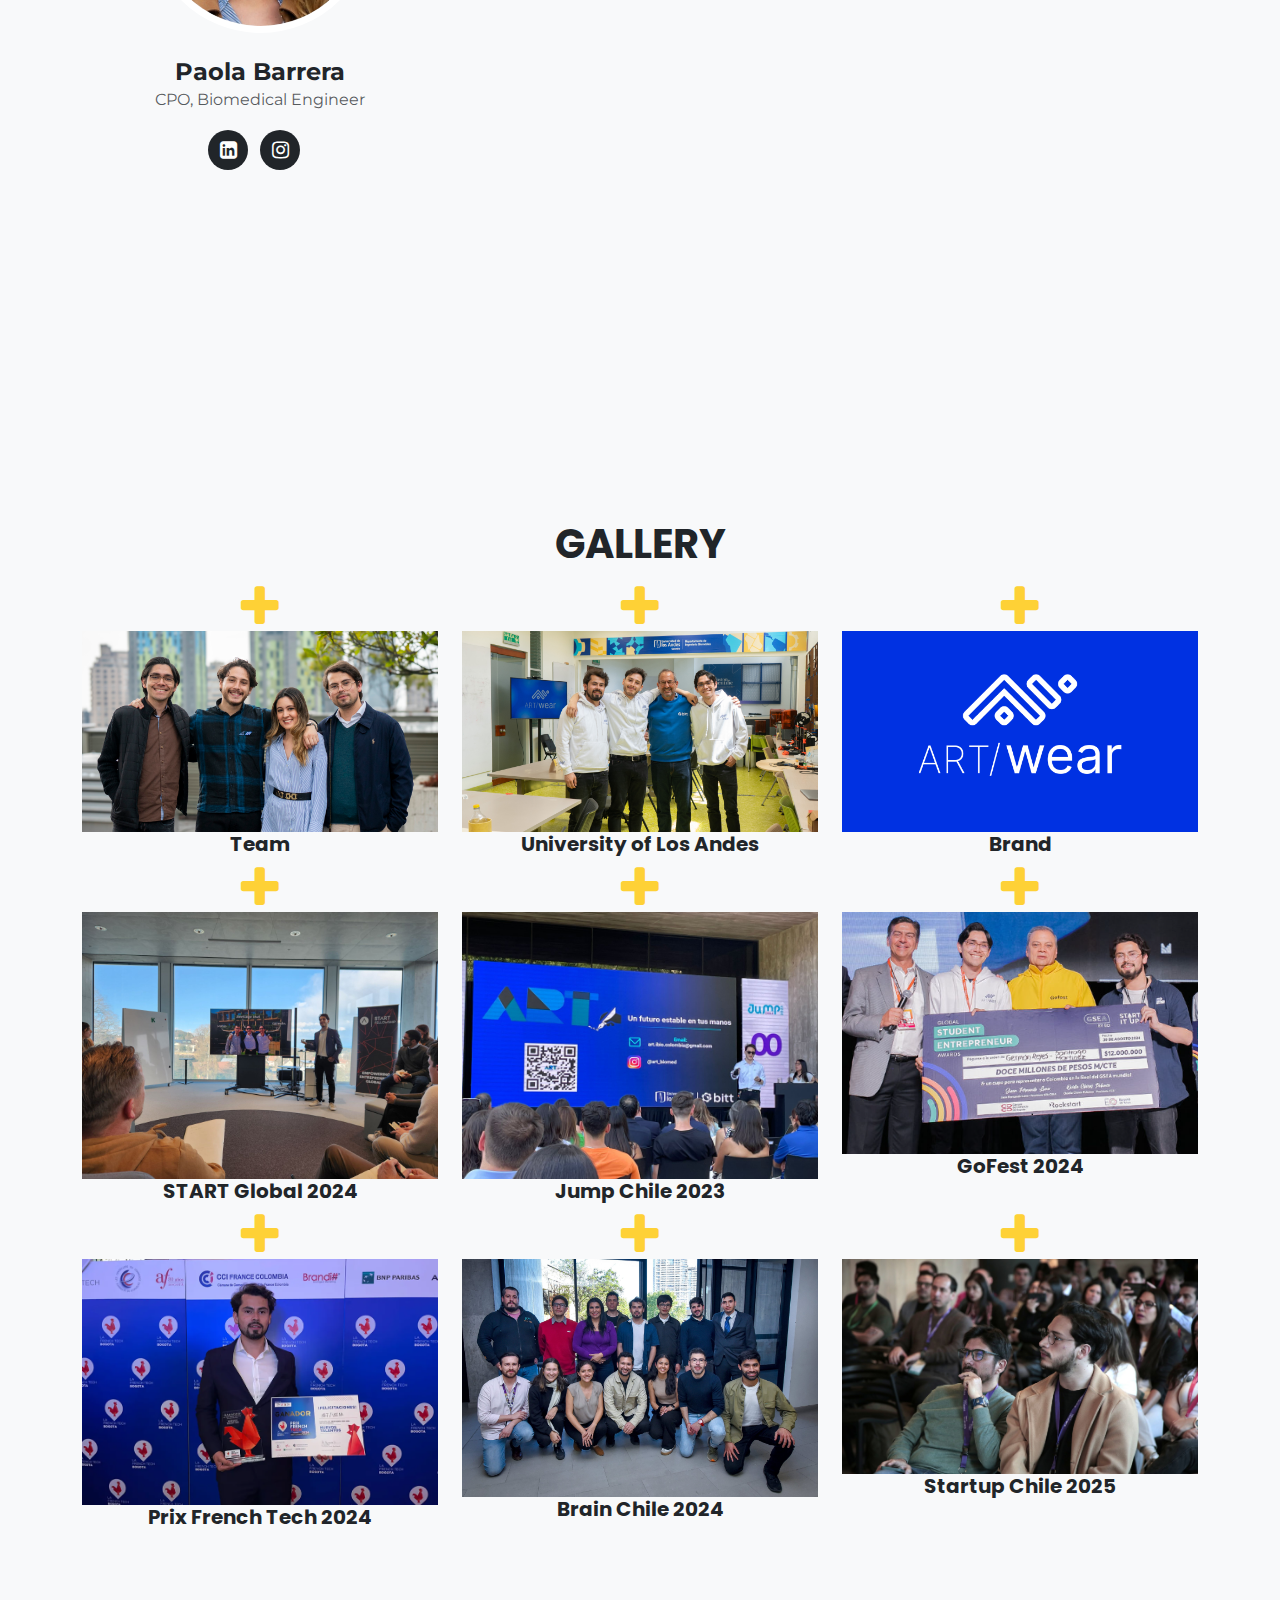
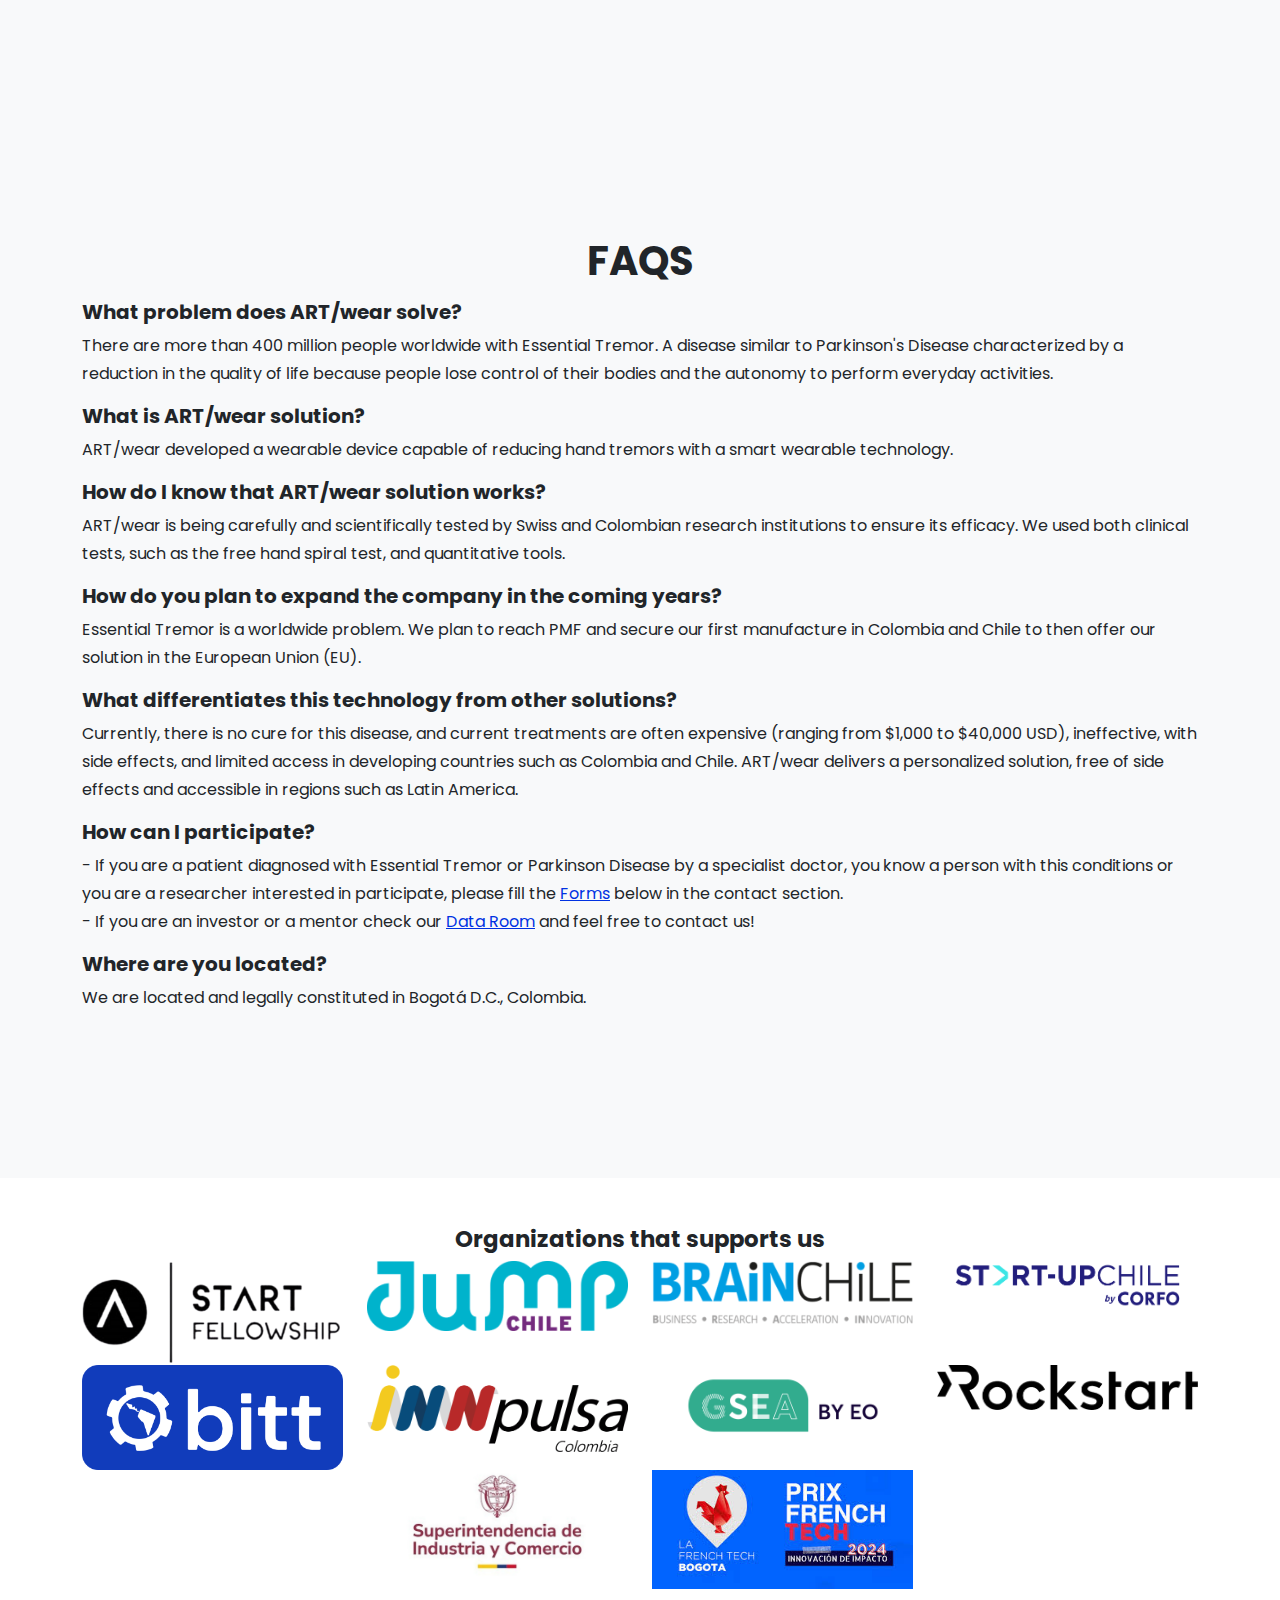
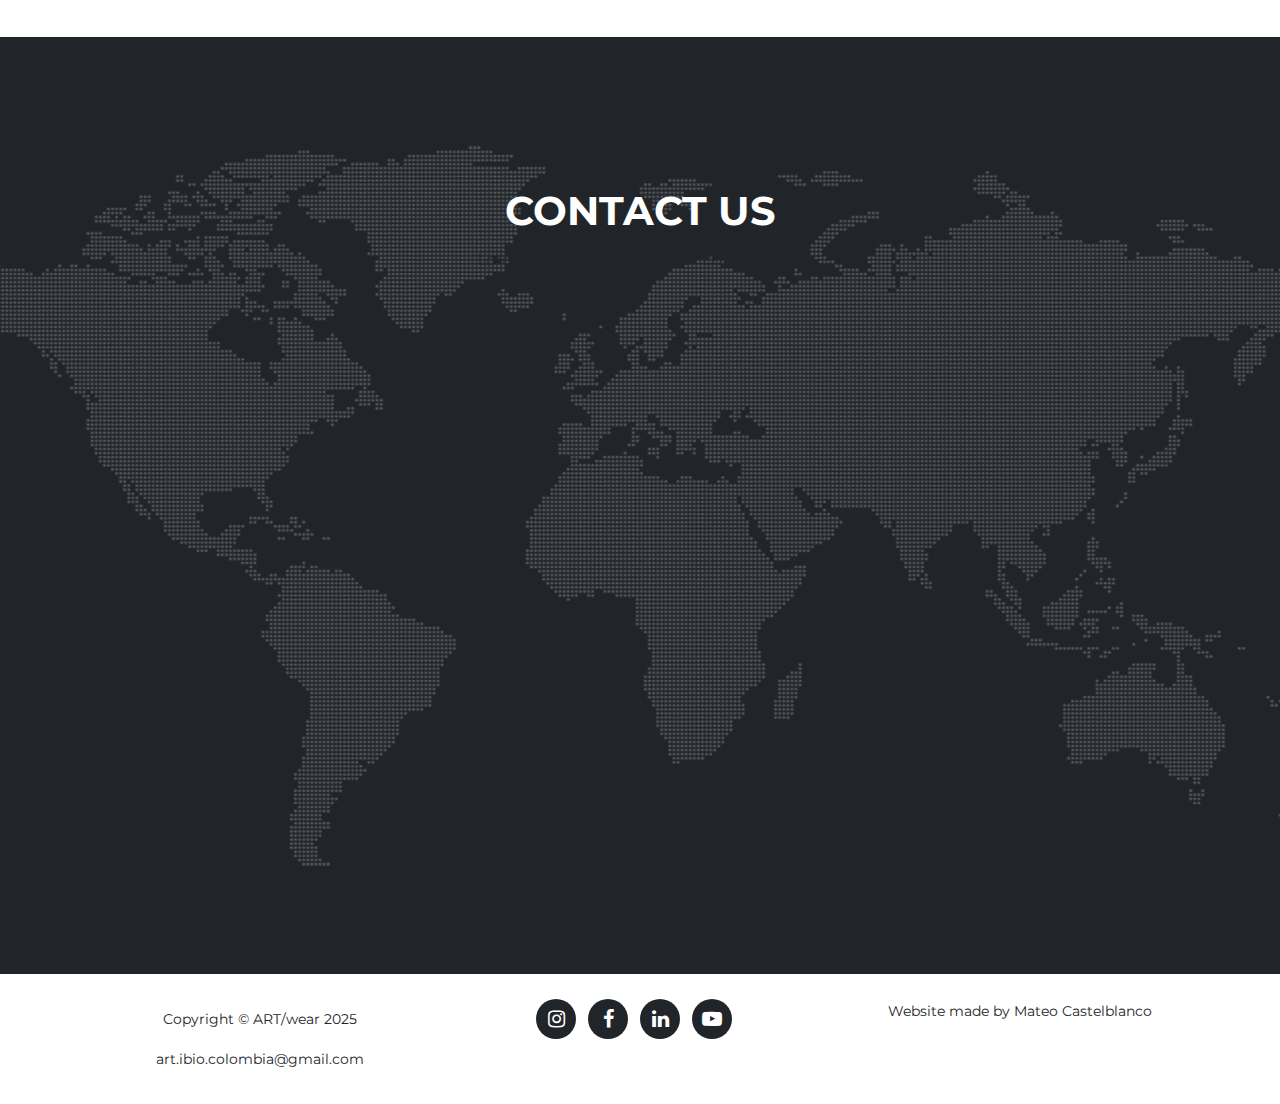
==== commit 6c9dd1a8: "Add files via upload" ====
--- a/index.html
+++ b/index.html
@@ -11,10 +11,12 @@
     <link rel="stylesheet" href="https://fonts.googleapis.com/css?family=Poppins:200,300&amp;display=swap">
     <link rel="stylesheet" href="assets/fonts/font-awesome.min.css">
     <link rel="stylesheet" href="assets/css/aos.min.css">
+    <link rel="stylesheet" href="assets/css/untitled.css">
+    <link rel="stylesheet" href="assets/css/Video-Responsive.css">
 </head>
 
 <body id="page-top" data-bs-spy="scroll" data-bs-target="#mainNav" data-bs-offset="54">
-    <nav class="navbar navbar-expand-lg fixed-top bg-transparent navbar-dark" id="mainNav" style="background: url(&quot;assets/img/about/ARTwear%20banner%20webpage.png&quot;), linear-gradient(white, black 0%);">
+    <nav class="navbar navbar-expand-lg fixed-top bg-white navbar-dark" id="mainNav" style="background: url(&quot;assets/img/about/ARTwear%20banner%20webpage.png&quot;), linear-gradient(white, black 0%);">
         <div class="container"><a class="navbar-brand" href="#"><img src="assets/img/Logo%20ART-sin%20fondo-horizontal-letras%20blancas.png" style="width: 200px;" width="200" height="32"></a><button data-bs-toggle="collapse" data-bs-target="#navbarResponsive" class="navbar-toggler" type="button" aria-controls="navbarResponsive" aria-expanded="false" aria-label="Toggle navigation" style="background: transparent;"><i class="fa fa-bars" style="font-size: 19px;"></i></button>
             <div class="collapse navbar-collapse" id="navbarResponsive">
                 <ul class="navbar-nav ms-auto text-uppercase">
@@ -32,8 +34,8 @@
         <div class="container">
             <div class="intro-text">
                 <div class="intro-lead-in"><span data-aos="fade" data-aos-duration="1000" data-aos-delay="500" style="font-family: Poppins, sans-serif;">The opposite of tremor is not being steady</span></div><span data-aos="fade-down" data-aos-delay="1500" style="font-size: 60px;font-family: Poppins, sans-serif;">Back&nbsp;</span><span data-aos="fade-down" data-aos-delay="2250" style="font-size: 60px;font-weight: bold;">to flow.</span>
-                <div class="intro-heading text-uppercase"><span></span></div><a class="btn btn-primary btn-xl text-uppercase" role="button" href="#services" style="font-family: Poppins, sans-serif;font-weight: bold;">Tell mE more</a>
-                <div class="col"><span style="font-size: 30px;"><br>Try our free hand spiral test!<br><a style="font-size: 20px;" href="https://www.artwear.tech/spiraltest.html" target="_blank">Click here</a><br><br></span></div><span style="font-size: 20px;font-weight: bold;"></span>
+                <div class="intro-heading text-uppercase"><span></span></div><a class="btn btn-primary btn-xl text-uppercase" role="button" data-aos="fade-up" data-aos-delay="2450" href="#services" style="font-family: Poppins, sans-serif;font-weight: bold;">Tell mE more</a>
+                <div class="col"><span data-aos="fade-up" data-aos-delay="2450" style="font-size: 30px;"><br>Try our free hand spiral test!<br><a style="font-size: 20px;" href="https://www.artwear.tech/spiraltest.html" target="_blank">Click here</a><br><br></span></div><span style="font-size: 20px;font-weight: bold;"></span>
             </div>
         </div>
     </header>
@@ -41,7 +43,7 @@
         <div class="container">
             <div class="row">
                 <div class="col-lg-12 text-center">
-                    <h2 class="text-uppercase section-heading" style="font-family: Poppins, sans-serif;">ART/wear</h2>
+                    <h1 class="text-uppercase section-heading" style="font-family: Poppins, sans-serif;">ART/wear</h1>
                     <h3 class="text-muted section-subheading" style="font-family: Poppins, sans-serif;font-size: 25px;">A novel wearable device that counteracts tremors from patients with Essential Tremor and Parkinson Disease</h3>
                 </div>
             </div>
@@ -63,6 +65,13 @@
                             <h1 style="text-align: center;font-family: Poppins, sans-serif;font-size: 35px;"><br>Accessible</h1>
                         </div>
                     </div>
+                </div>
+            </div>
+        </div>
+        <div class="container">
+            <div class="row">
+                <div class="col">
+                    <div class="video-container"><iframe allowfullscreen="" frameborder="0" src="https://www.youtube.com/embed/NxLDRV1yME0" class="mt-5"></iframe></div>
                 </div>
             </div>
         </div>
@@ -365,12 +374,12 @@
                 <div class="col-sm-6 col-md-3"><a href="https://www.instagram.com/p/DCWoAatuHuR/"><img class="img-fluid d-block mx-auto" src="assets/img/eabrebt.png"></a></div>
                 <div class="col-sm-6 col-md-3"><a href="#"><img class="img-fluid d-block mx-auto" src="assets/img/wvrev.png"></a></div>
                 <div class="col-sm-6 col-md-3"><a href="https://ingenieria.uniandes.edu.co/es/noticias/biomedicos-ganan-primer-puesto-global-student-entrepreneur-2024"><img class="img-fluid d-block mx-auto" src="assets/img/aervaerv.png" width="216" height="99"></a></div>
-                <div class="col-sm-6 col-md-3"><img class="img-fluid d-block mx-auto" src="assets/img/Imagen10.png"><a href="https://lafrenchtechbogota.com/prixfrenchtech/"></a></div>
-            </div>
-            <div class="row">
-                <div class="col-sm-6 col-md-3"><a href="https://www.instagram.com/p/DCWoAatuHuR/"></a><img class="img-fluid d-block mx-auto" src="assets/img/esrfgrw.jpeg"></div>
+                <div class="col-sm-6 col-md-3"><img class="img-fluid d-block mx-auto" src="assets/img/descarga.png"><a href="https://lafrenchtechbogota.com/prixfrenchtech/"></a></div>
+            </div>
+            <div class="row">
+                <div class="col-sm-6 col-md-3"><a href="https://www.instagram.com/p/DCWoAatuHuR/"></a></div>
                 <div class="col-sm-6 col-md-3"><a href="#"><img class="img-fluid d-block mx-auto" src="assets/img/Imagen12.jpg"></a></div>
-                <div class="col-sm-6 col-md-3"><a href="https://ingenieria.uniandes.edu.co/es/noticias/biomedicos-ganan-primer-puesto-global-student-entrepreneur-2024"></a></div>
+                <div class="col-sm-6 col-md-3"><a href="https://ingenieria.uniandes.edu.co/es/noticias/biomedicos-ganan-primer-puesto-global-student-entrepreneur-2024"></a><img class="img-fluid d-block mx-auto" src="assets/img/esrfgrw.jpeg"></div>
                 <div class="col-sm-6 col-md-3"><a href="https://lafrenchtechbogota.com/prixfrenchtech/"></a></div>
             </div>
         </div>
--- a/assets/css/untitled.css
+++ b/assets/css/untitled.css
@@ -0,0 +1,4 @@
+.row {
+  text-align: center;
+}
+
--- a/assets/css/Video-Responsive.css
+++ b/assets/css/Video-Responsive.css
@@ -0,0 +1,16 @@
+.video-container {
+  position: relative;
+  padding-bottom: 56%;
+  padding-top: 30px;
+  height: 0;
+  overflow: hidden;
+}
+
+.video-container iframe, .video-container object, .video-container embed {
+  position: absolute;
+  top: 0;
+  left: 0;
+  width: 100%;
+  height: 100%;
+}
+
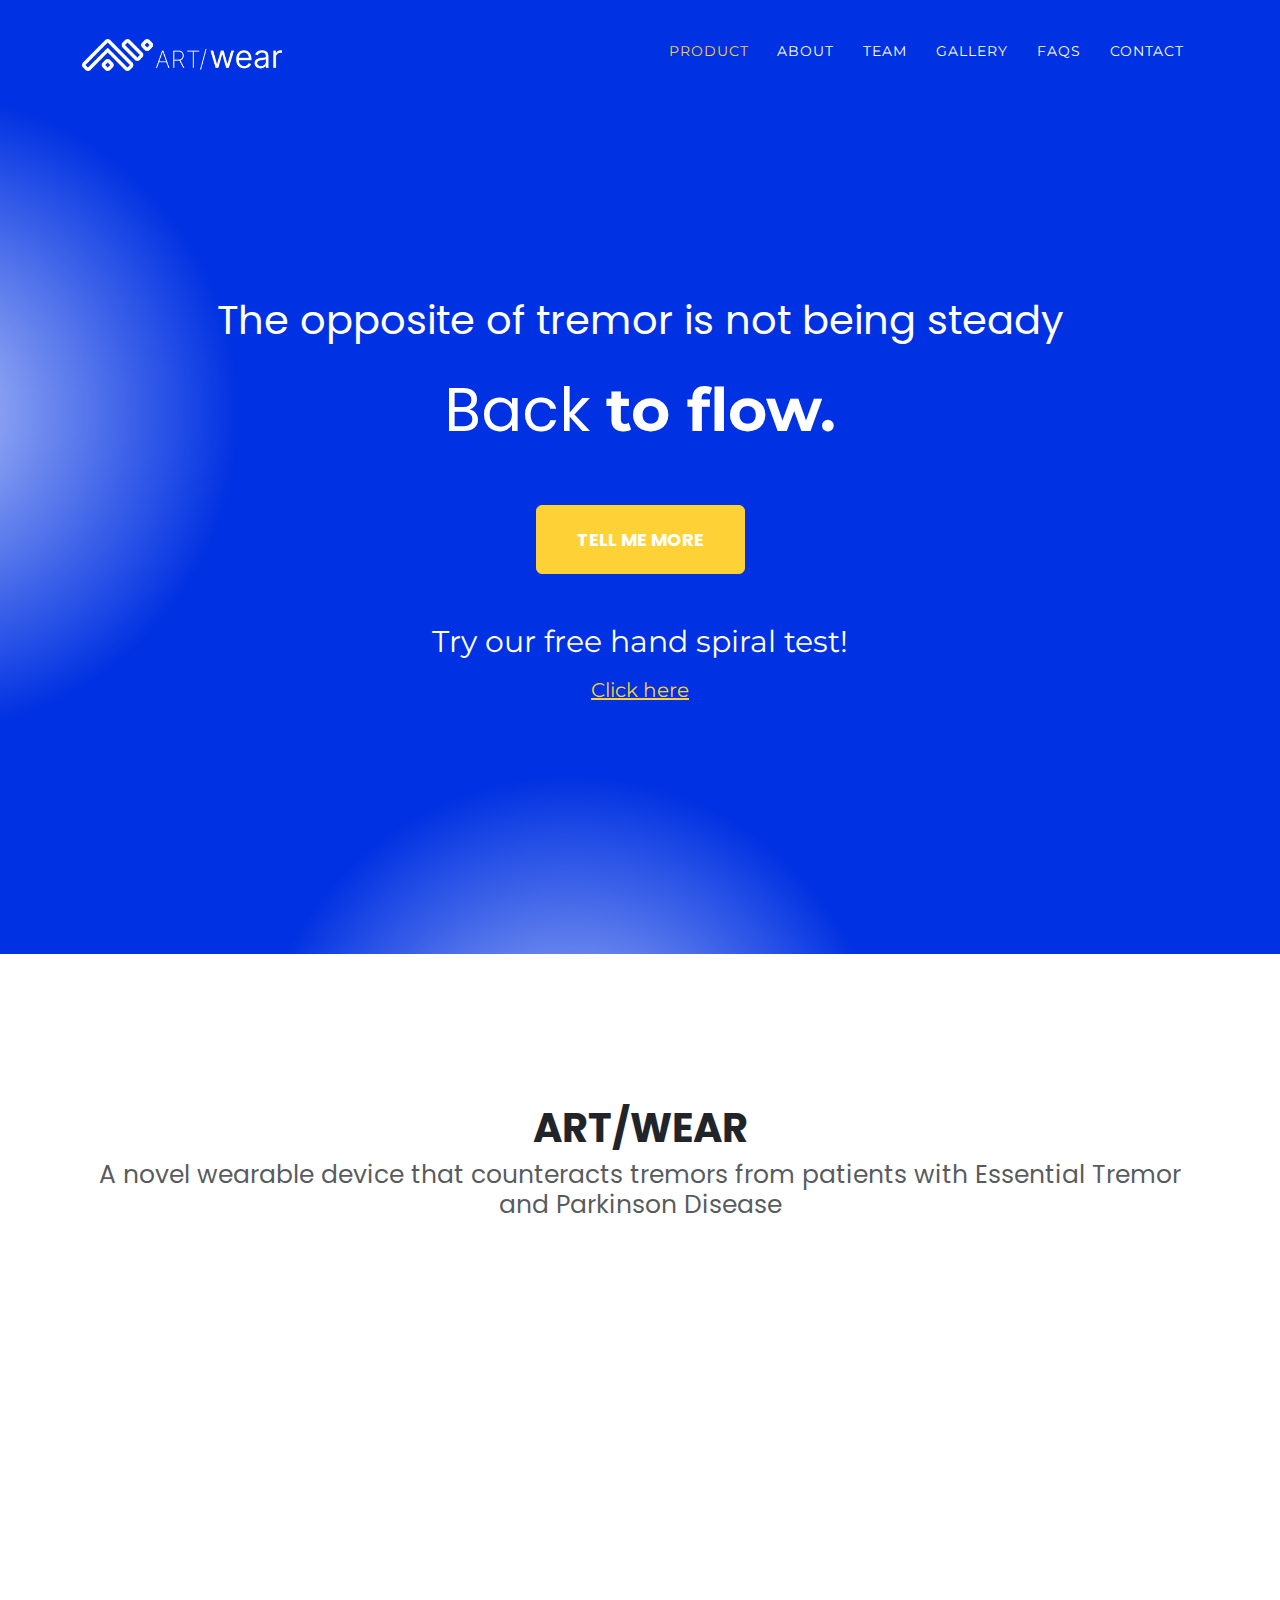
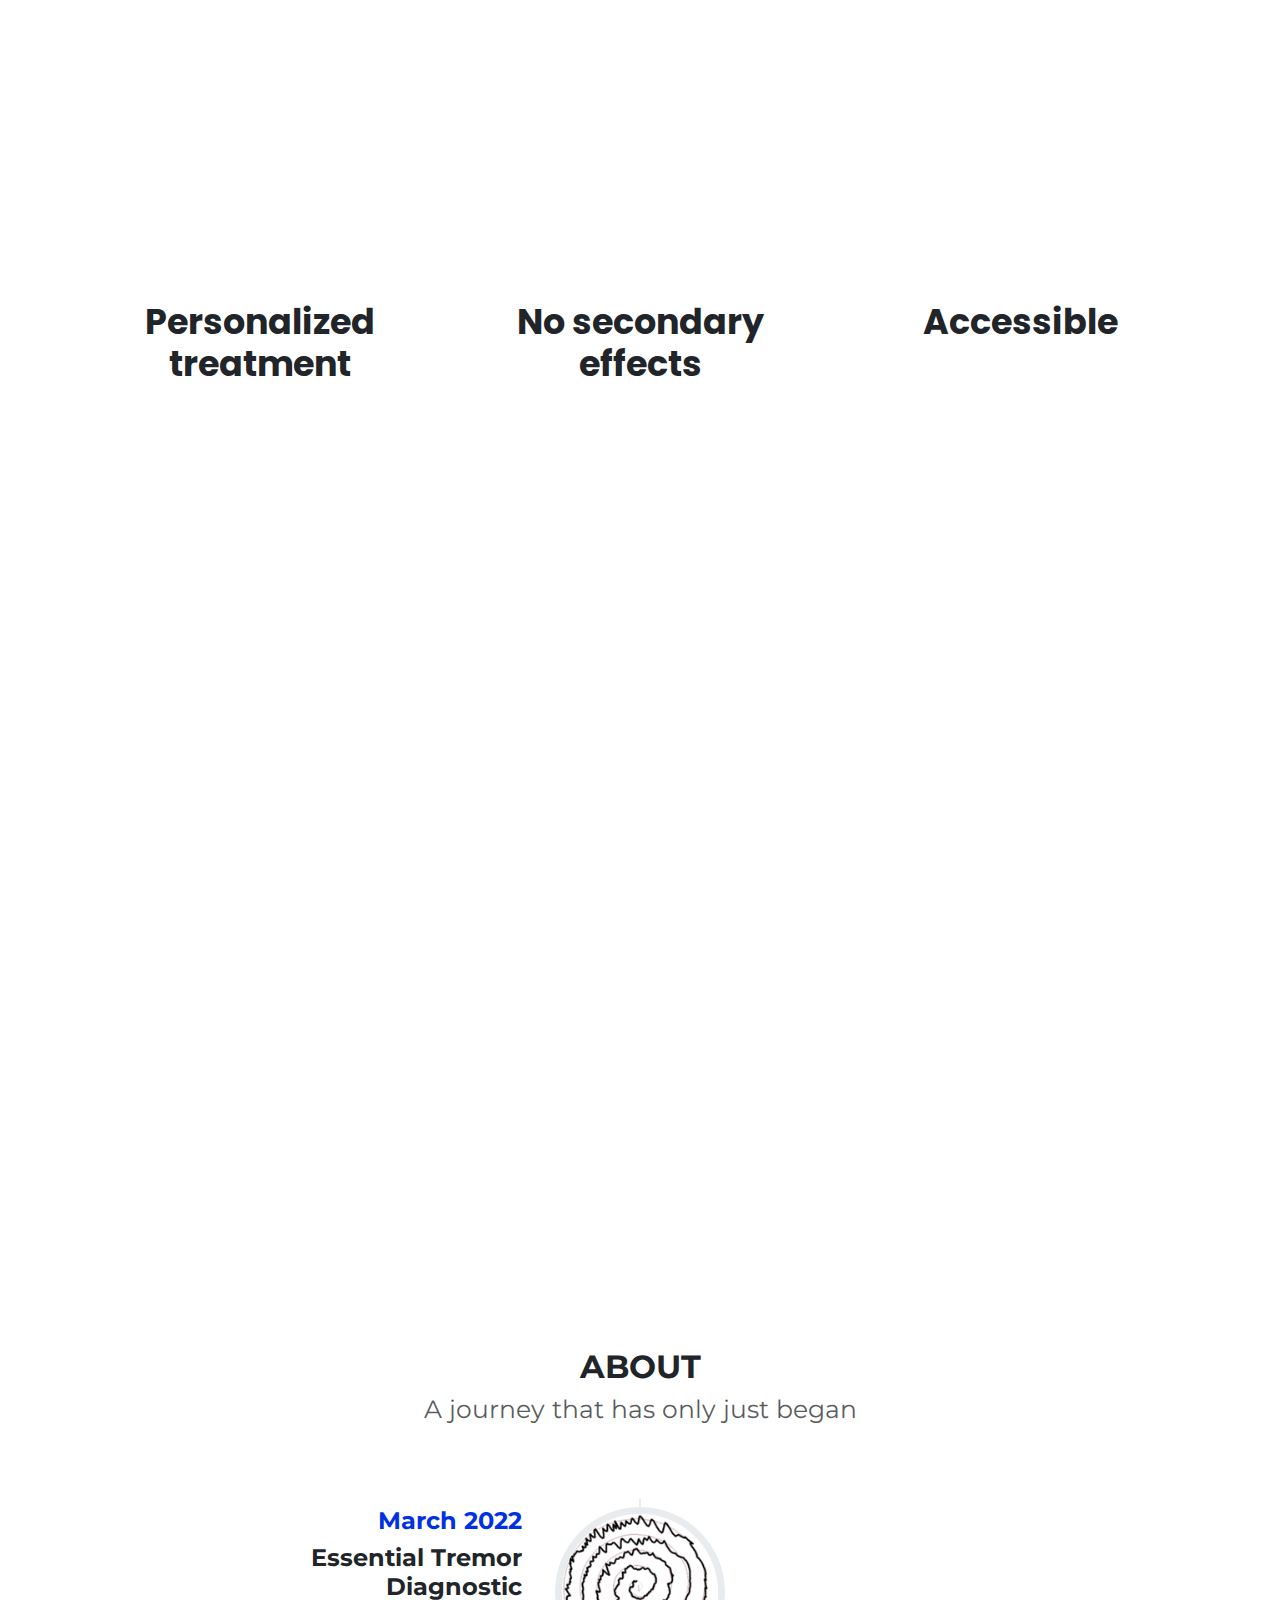
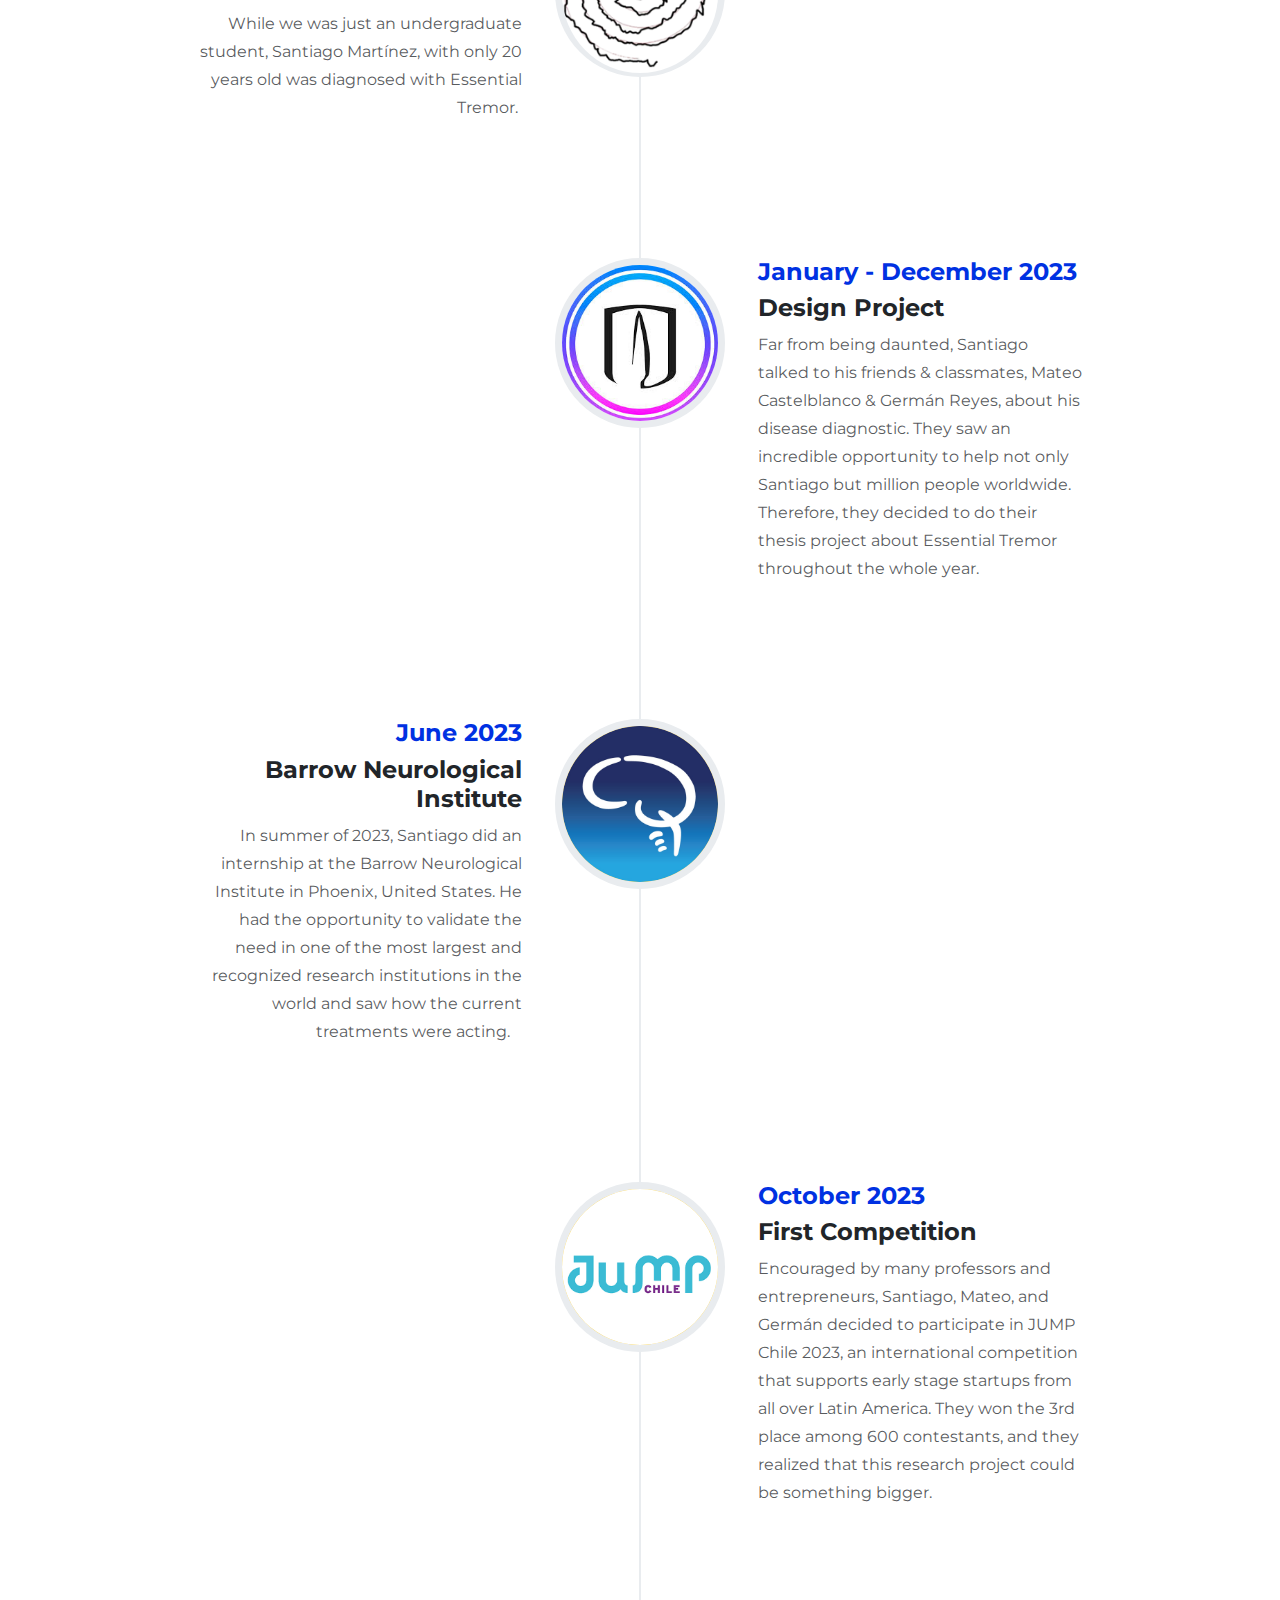
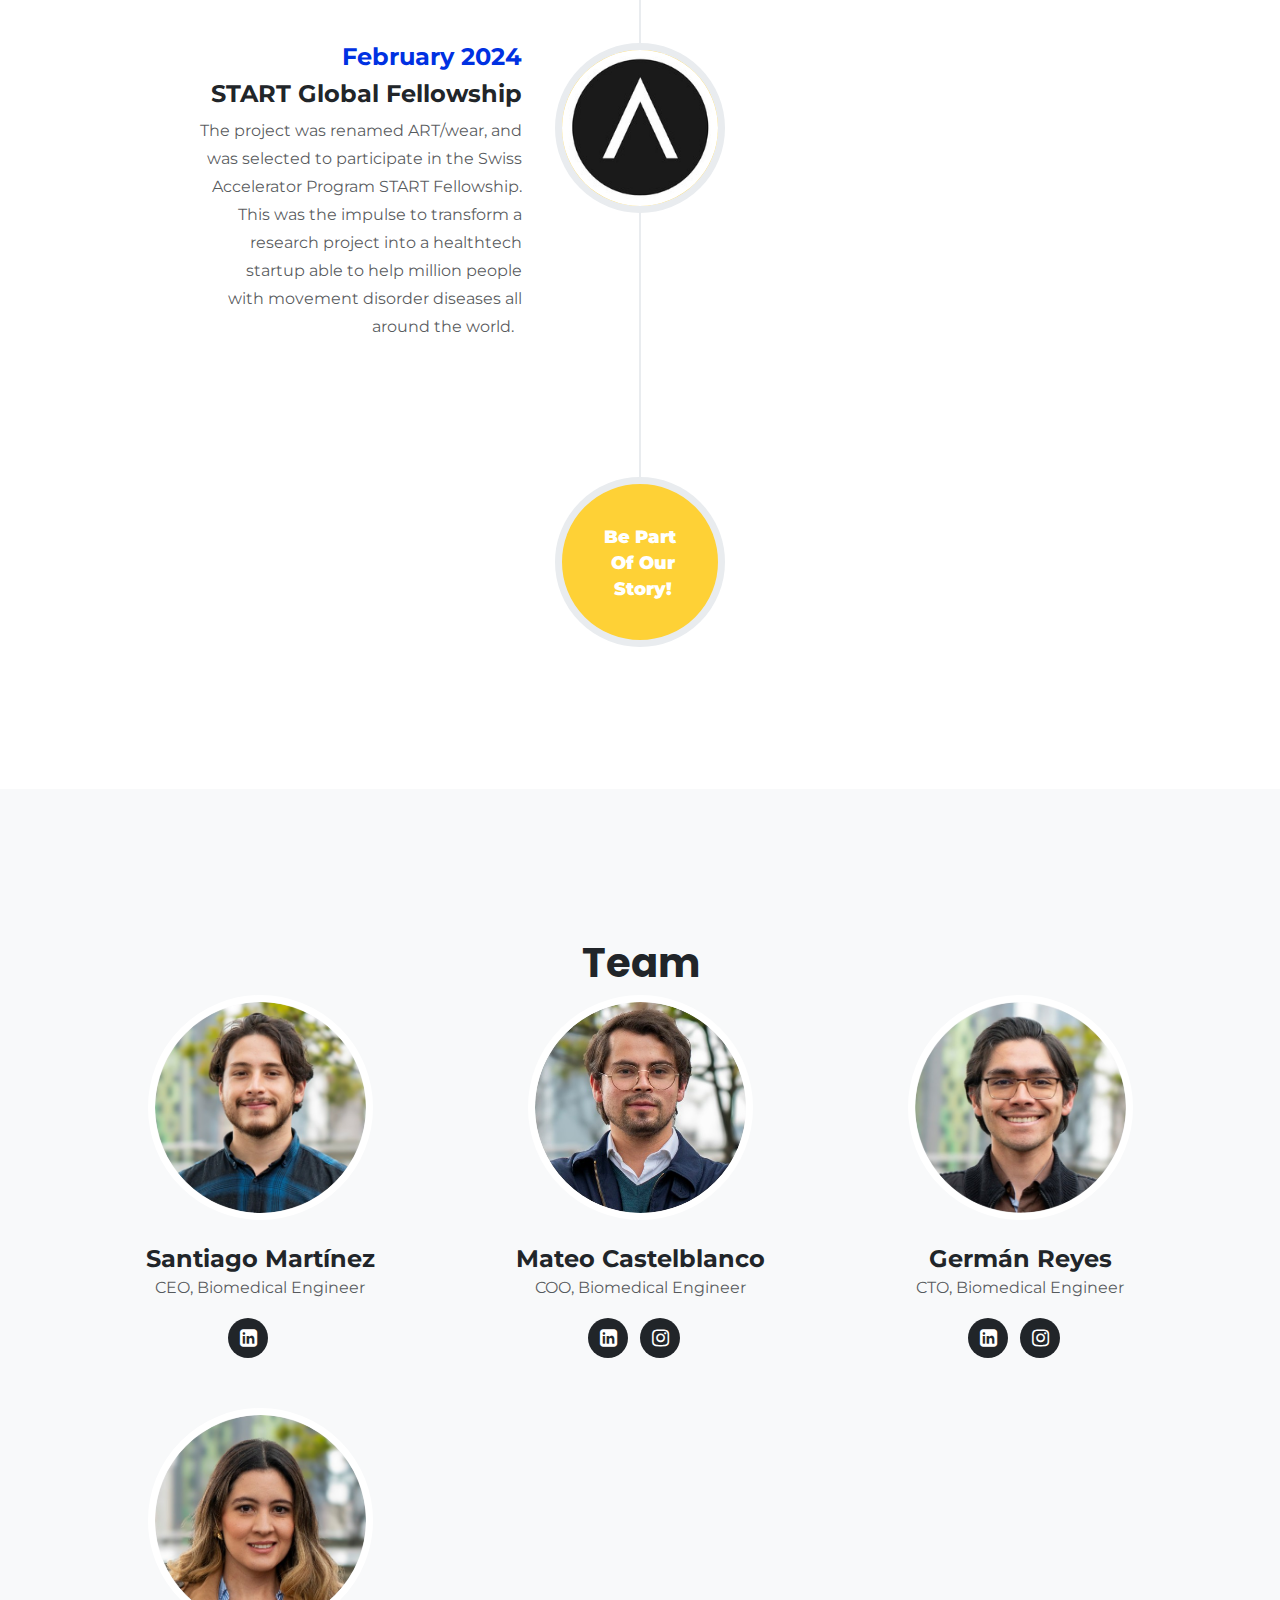
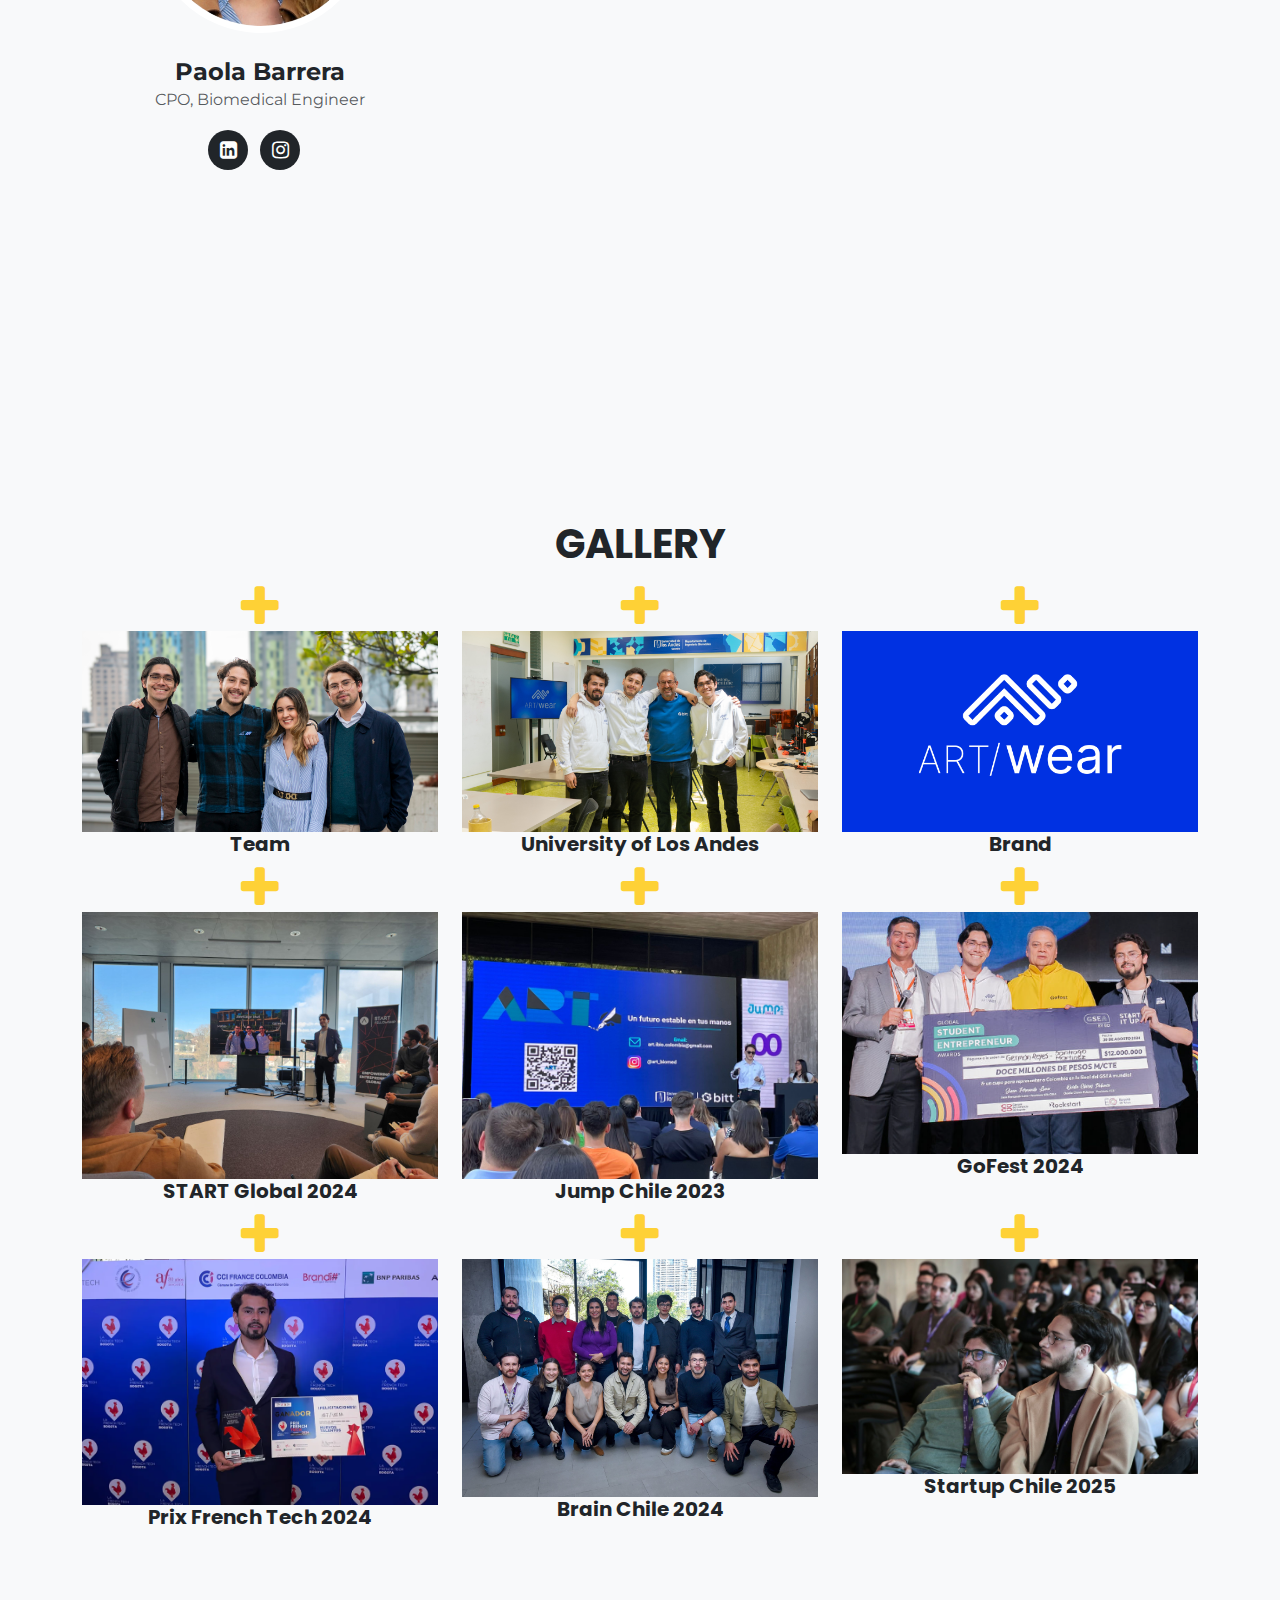
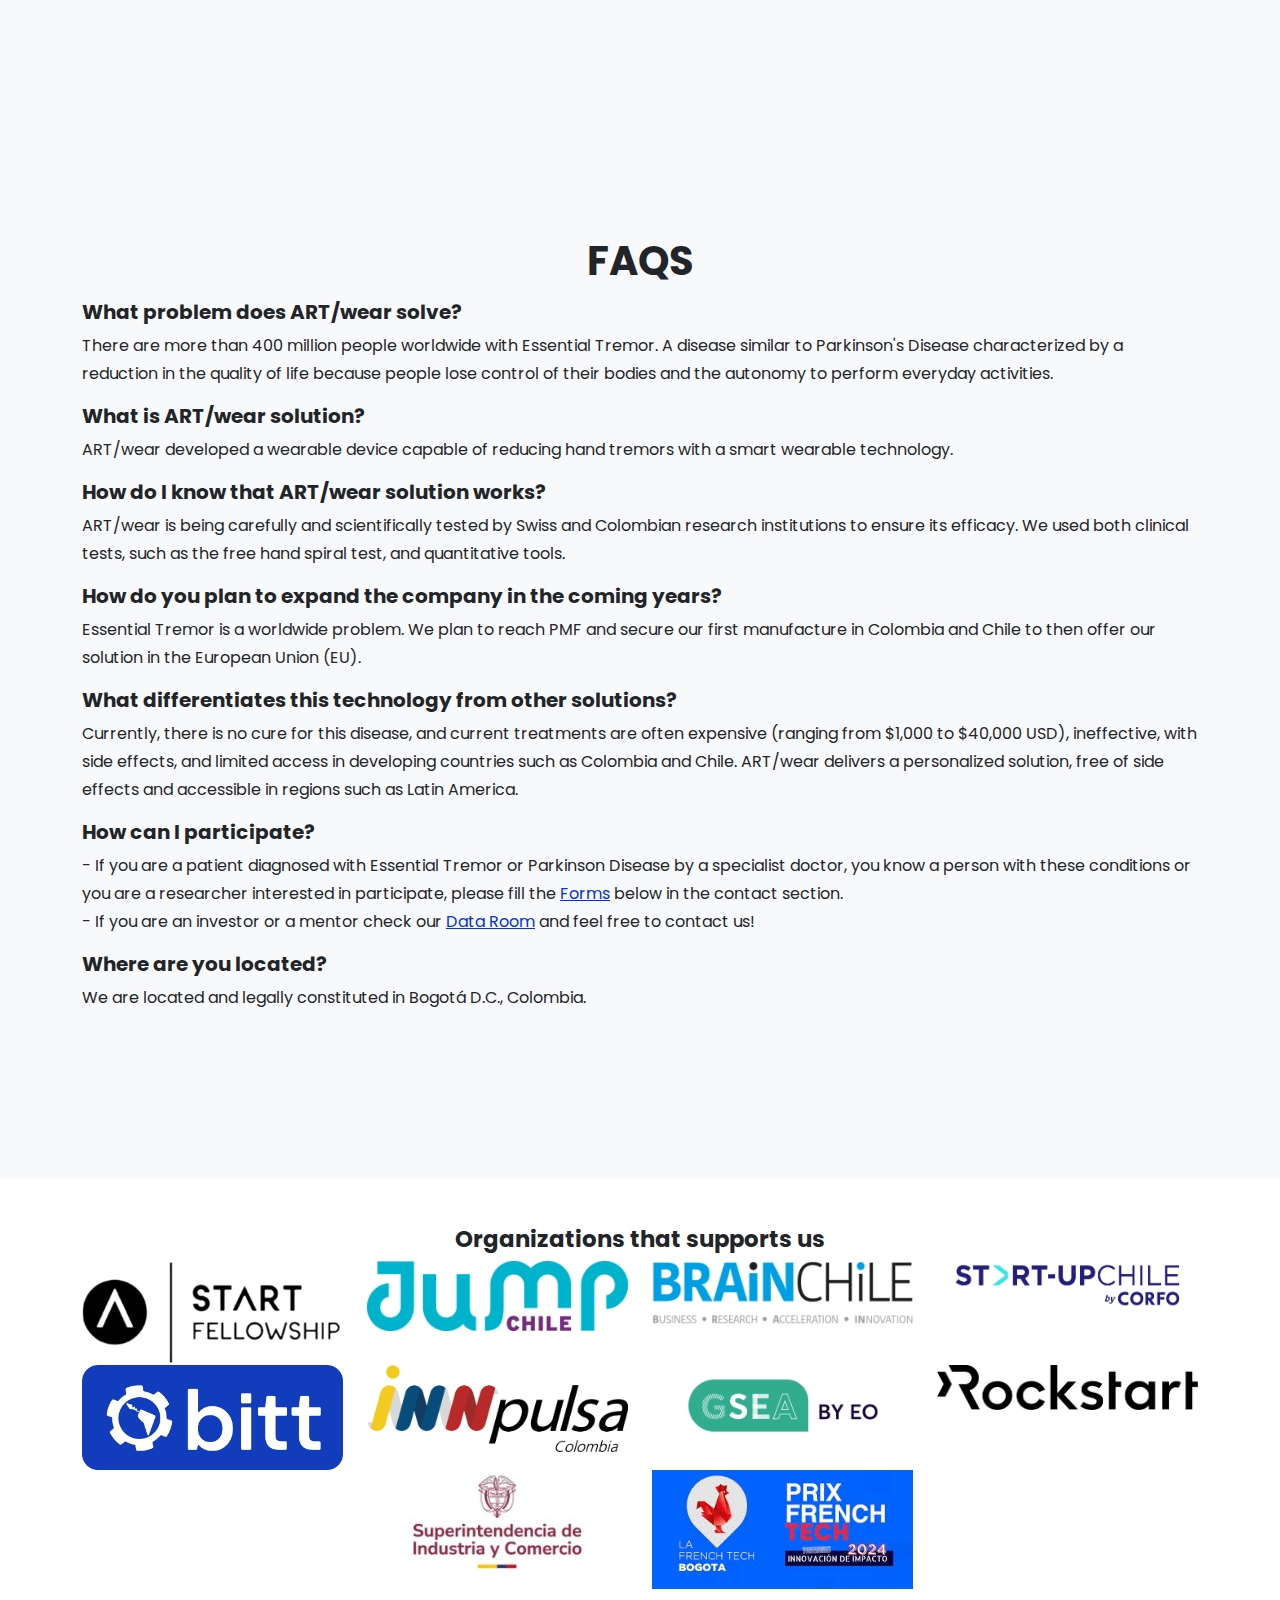
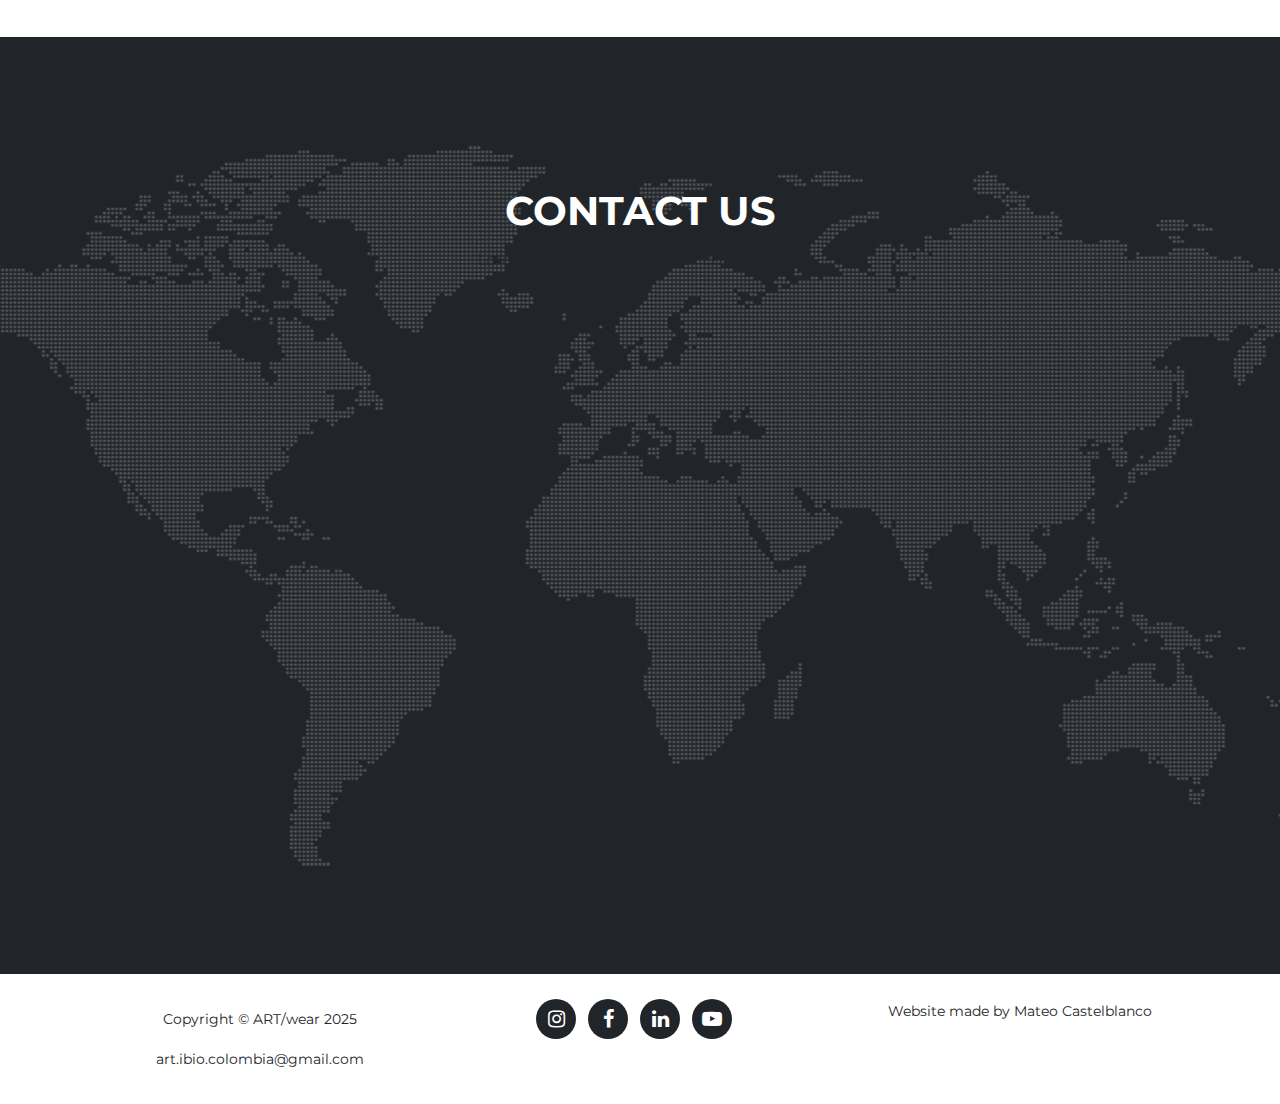
==== commit 54b2f99b: "Update index.html" ====
--- a/index.html
+++ b/index.html
@@ -316,7 +316,7 @@
                     <h1 style="font-weight: bold;font-size: 20px;font-family: Poppins, sans-serif;text-align: left;">What differentiates this technology from other solutions?</h1>
                     <p style="text-align: left;font-family: Poppins, sans-serif;">Currently, there is no cure for this disease, and current treatments are often expensive (ranging from $1,000 to $40,000 USD), ineffective, with side effects, and limited access in developing countries such as Colombia and Chile. ART/wear delivers a personalized solution, free of side effects and accessible&nbsp;in regions such as Latin America.</p>
                     <h1 style="font-weight: bold;font-size: 20px;font-family: Poppins, sans-serif;text-align: left;">How can I participate?</h1>
-                    <p style="text-align: left;font-family: Poppins, sans-serif;">- If you are a patient diagnosed with Essential Tremor or Parkinson Disease by a specialist doctor, you know a person with this conditions or you are a researcher interested in participate, please fill the <a href="#contact" style="color: rgb(0,49,226);">Forms</a>&nbsp;below in the contact section. <br>- If you are an investor or a mentor check our <a href="https://mateo-novus.notion.site/Data-Room-1793e6afbc84809d803ce4c99cfd43dd" style="color: rgb(0,49,226);">Data Room</a>&nbsp;and feel free to contact us!</p>
+                    <p style="text-align: left;font-family: Poppins, sans-serif;">- If you are a patient diagnosed with Essential Tremor or Parkinson Disease by a specialist doctor, you know a person with these conditions or you are a researcher interested in participate, please fill the <a href="#contact" style="color: rgb(0,49,226);">Forms</a>&nbsp;below in the contact section. <br>- If you are an investor or a mentor check our <a href="https://mateo-novus.notion.site/Data-Room-1793e6afbc84809d803ce4c99cfd43dd" style="color: rgb(0,49,226);">Data Room</a>&nbsp;and feel free to contact us!</p>
                     <h1 style="font-weight: bold;font-size: 20px;font-family: Poppins, sans-serif;text-align: left;">Where are you located?</h1>
                     <p style="text-align: left;font-family: Poppins, sans-serif;">We are located and legally constituted in Bogotá D.C., Colombia.</p>
                 </div>
@@ -365,21 +365,21 @@
         <h1 style="text-align: center;font-size: 22.88px;font-weight: bold;font-family: Poppins, sans-serif;">Organizations that supports us</h1>
         <div class="container">
             <div class="row">
-                <div class="col-sm-6 col-md-3"><a href="https://www.startglobal.org/start-fellowship-demo-day-2024"><img class="img-fluid d-block mx-auto" src="assets/img/rtbrwbt.png"></a></div>
-                <div class="col-sm-6 col-md-3"><a href="https://jumpchile.com/ganador/art-regulador-autonomo-del-temblor/"><img class="img-fluid d-block mx-auto" src="assets/img/jumpchile.png"></a></div>
-                <div class="col-sm-6 col-md-3"><a href="https://brainchile.cl/wp-content/uploads/2024/07/SELECCIONADOS-ACELERACIO%CC%81N-2024.pdf"><img class="img-fluid d-block mx-auto" src="assets/img/ervead.png"></a></div>
-                <div class="col-sm-6 col-md-3"><a href="https://startupchile.org/blog/big-9-esta-aqui-conoce-a-las-startups/"><img class="img-fluid d-block mx-auto" src="assets/img/ervaerv.png"></a></div>
-            </div>
-            <div class="row">
-                <div class="col-sm-6 col-md-3"><a href="https://www.instagram.com/p/DCWoAatuHuR/"><img class="img-fluid d-block mx-auto" src="assets/img/eabrebt.png"></a></div>
-                <div class="col-sm-6 col-md-3"><a href="#"><img class="img-fluid d-block mx-auto" src="assets/img/wvrev.png"></a></div>
-                <div class="col-sm-6 col-md-3"><a href="https://ingenieria.uniandes.edu.co/es/noticias/biomedicos-ganan-primer-puesto-global-student-entrepreneur-2024"><img class="img-fluid d-block mx-auto" src="assets/img/aervaerv.png" width="216" height="99"></a></div>
-                <div class="col-sm-6 col-md-3"><img class="img-fluid d-block mx-auto" src="assets/img/descarga.png"><a href="https://lafrenchtechbogota.com/prixfrenchtech/"></a></div>
+                <div class="col-sm-6 col-md-3"><a href="https://www.startglobal.org/start-fellowship-demo-day-2024"><img class="img-fluid object-fit-scale d-block mx-auto" src="assets/img/rtbrwbt.png"></a></div>
+                <div class="col-sm-6 col-md-3"><a href="https://jumpchile.com/ganador/art-regulador-autonomo-del-temblor/"><img class="img-fluid object-fit-scale d-block mx-auto" src="assets/img/jumpchile.png"></a></div>
+                <div class="col-sm-6 col-md-3"><a href="https://brainchile.cl/wp-content/uploads/2024/07/SELECCIONADOS-ACELERACIO%CC%81N-2024.pdf"><img class="img-fluid object-fit-scale d-block mx-auto" src="assets/img/ervead.png"></a></div>
+                <div class="col-sm-6 col-md-3"><a href="https://startupchile.org/blog/big-9-esta-aqui-conoce-a-las-startups/"><img class="img-fluid object-fit-scale d-block mx-auto" src="assets/img/ervaerv.png"></a></div>
+            </div>
+            <div class="row">
+                <div class="col-sm-6 col-md-3"><a href="https://www.instagram.com/p/DCWoAatuHuR/"><img class="img-fluid object-fit-scale d-block mx-auto" src="assets/img/eabrebt.png"></a></div>
+                <div class="col-sm-6 col-md-3"><a href="#"><img class="img-fluid object-fit-scale d-block mx-auto" src="assets/img/wvrev.png"></a></div>
+                <div class="col-sm-6 col-md-3"><a href="https://ingenieria.uniandes.edu.co/es/noticias/biomedicos-ganan-primer-puesto-global-student-entrepreneur-2024"><img class="img-fluid object-fit-scale d-block mx-auto" src="assets/img/aervaerv.png" width="216" height="99"></a></div>
+                <div class="col-sm-6 col-md-3"><img class="img-fluid object-fit-scale d-block mx-auto" src="assets/img/descarga.png"><a href="https://lafrenchtechbogota.com/prixfrenchtech/"></a></div>
             </div>
             <div class="row">
                 <div class="col-sm-6 col-md-3"><a href="https://www.instagram.com/p/DCWoAatuHuR/"></a></div>
-                <div class="col-sm-6 col-md-3"><a href="#"><img class="img-fluid d-block mx-auto" src="assets/img/Imagen12.jpg"></a></div>
-                <div class="col-sm-6 col-md-3"><a href="https://ingenieria.uniandes.edu.co/es/noticias/biomedicos-ganan-primer-puesto-global-student-entrepreneur-2024"></a><img class="img-fluid d-block mx-auto" src="assets/img/esrfgrw.jpeg"></div>
+                <div class="col-sm-6 col-md-3"><a href="#"><img class="img-fluid object-fit-scale d-block mx-auto" src="assets/img/Imagen12.jpg"></a></div>
+                <div class="col-sm-6 col-md-3"><a href="https://ingenieria.uniandes.edu.co/es/noticias/biomedicos-ganan-primer-puesto-global-student-entrepreneur-2024"></a><img class="img-fluid object-fit-scale d-block mx-auto" src="assets/img/esrfgrw.jpeg"></div>
                 <div class="col-sm-6 col-md-3"><a href="https://lafrenchtechbogota.com/prixfrenchtech/"></a></div>
             </div>
         </div>
@@ -482,7 +482,7 @@
                             <div class="modal-body">
                                 <h2 class="text-uppercase">START Global 2024</h2>
                                 <p class="text-muted item-intro">Startup accelerator program</p><img class="img-fluid d-block mx-auto" src="assets/img/portfolio/1711915591396.jpeg">
-                                <p><br>Santiago Martínez pitching to the START Global investment committee for fundraising in St. Gallen, Switzerland. He won a gran of $23,000 CHF.</p>
+                                <p><br>Santiago Martínez pitching to the START Global investment committee for fundraising in St. Gallen, Switzerland. He won a grand of $23,000 CHF.</p>
                                 <ul class="list-unstyled">
                                     <li>Date: March 2024</li>
                                 </ul><button class="btn btn-primary" type="button" data-bs-dismiss="modal"><i class="fa fa-times"></i><span>&nbsp;Close</span></button>
